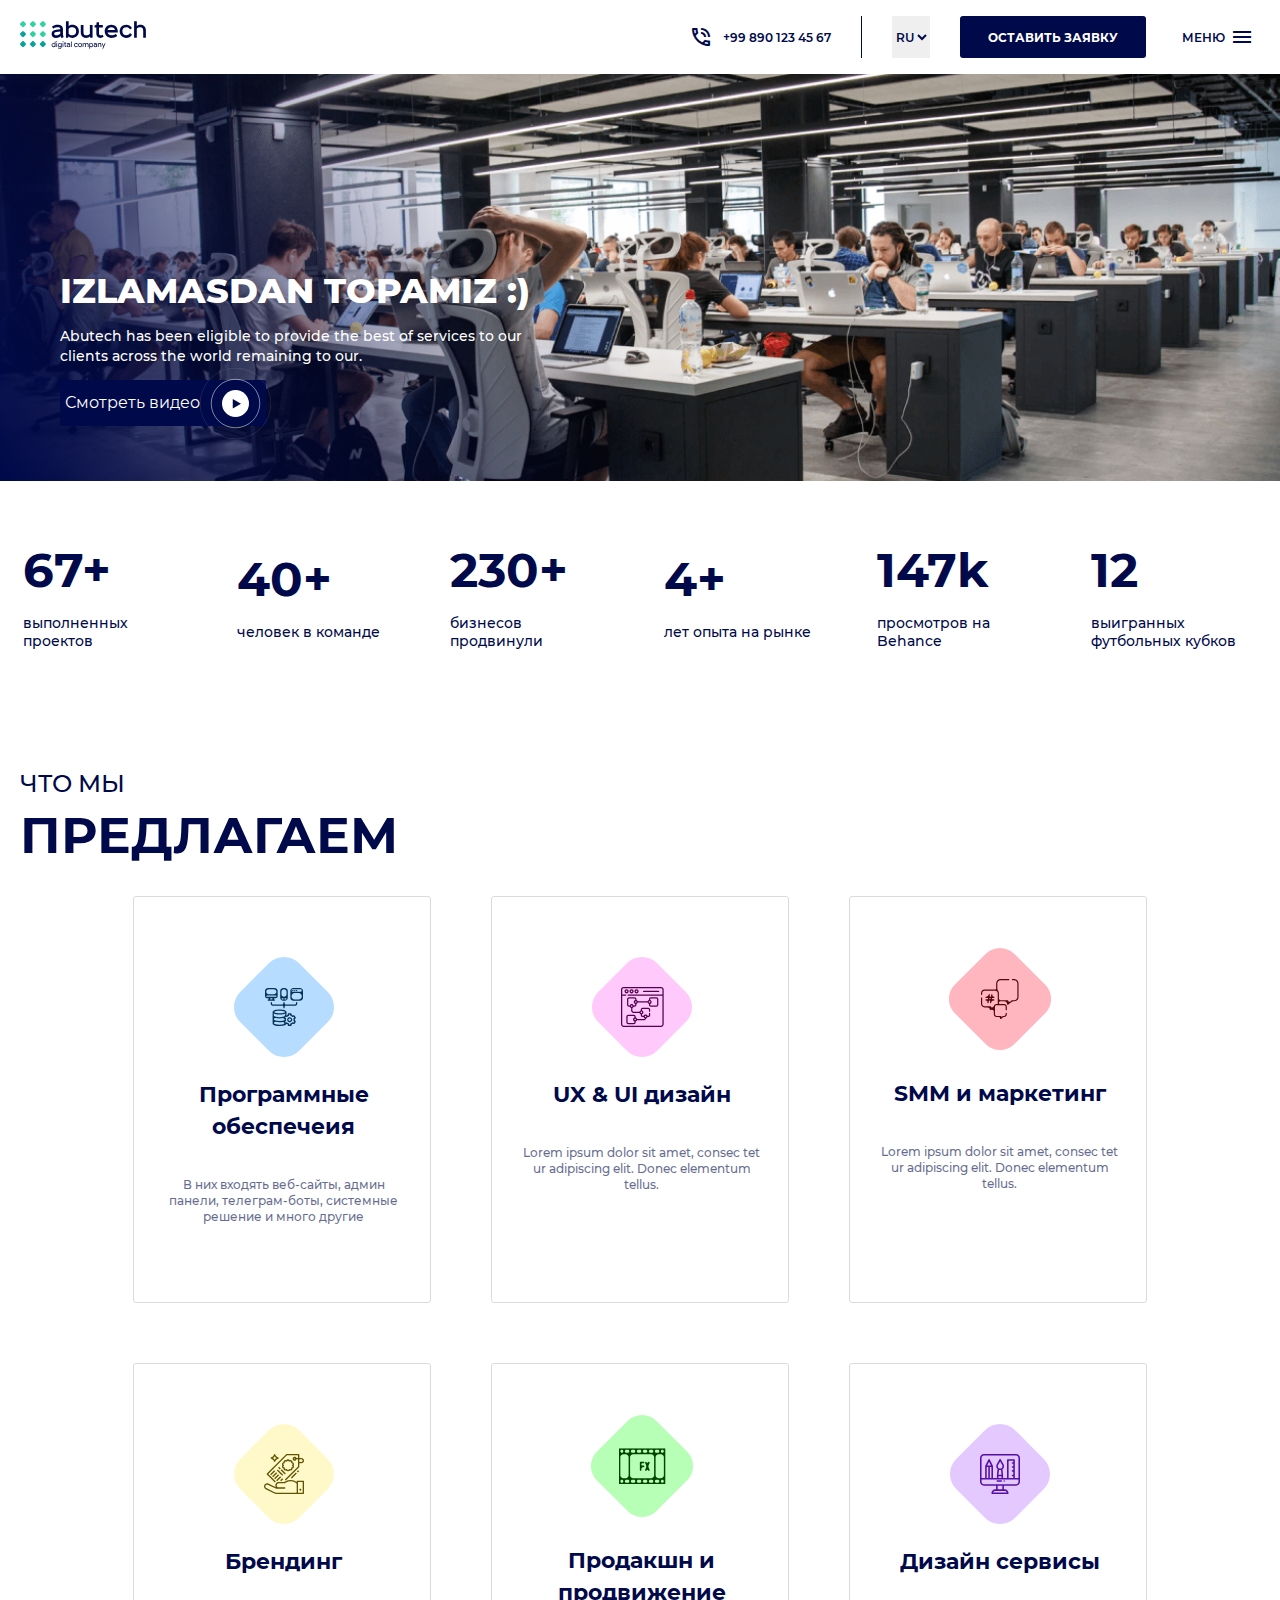
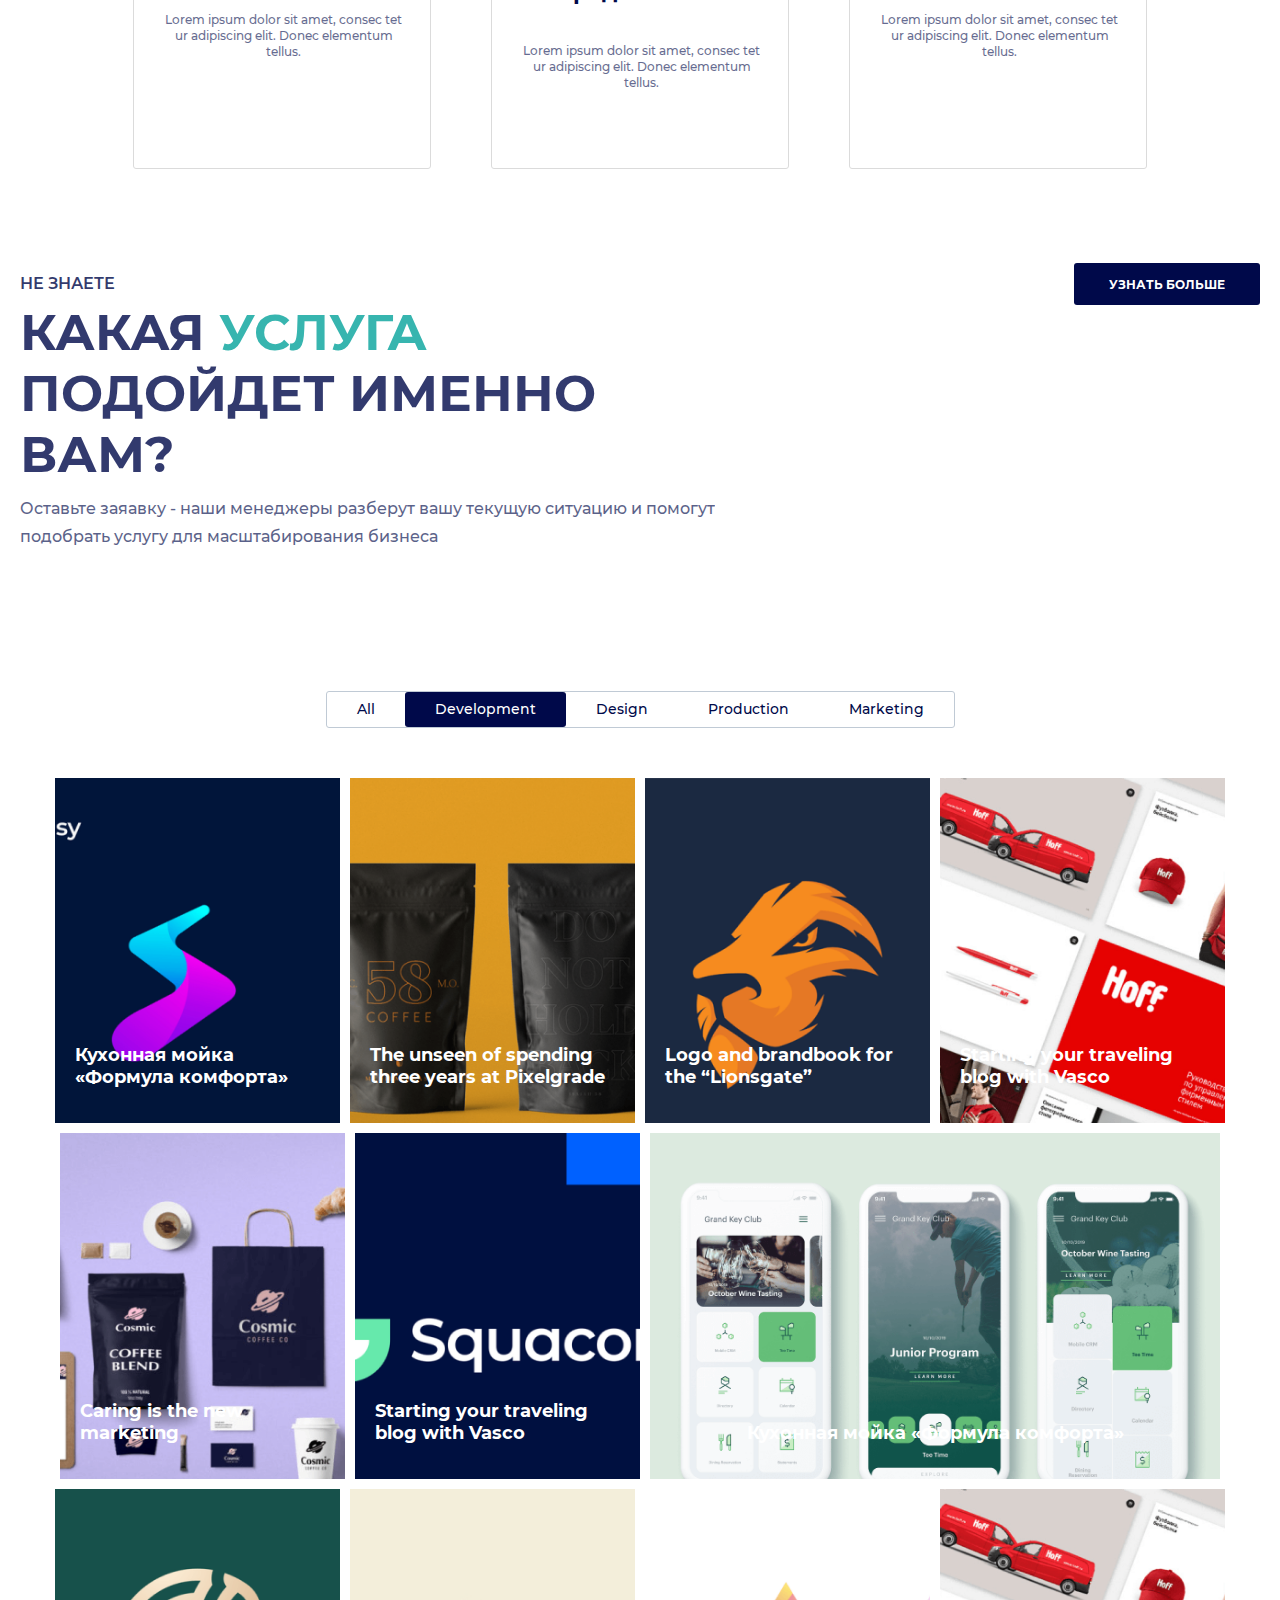
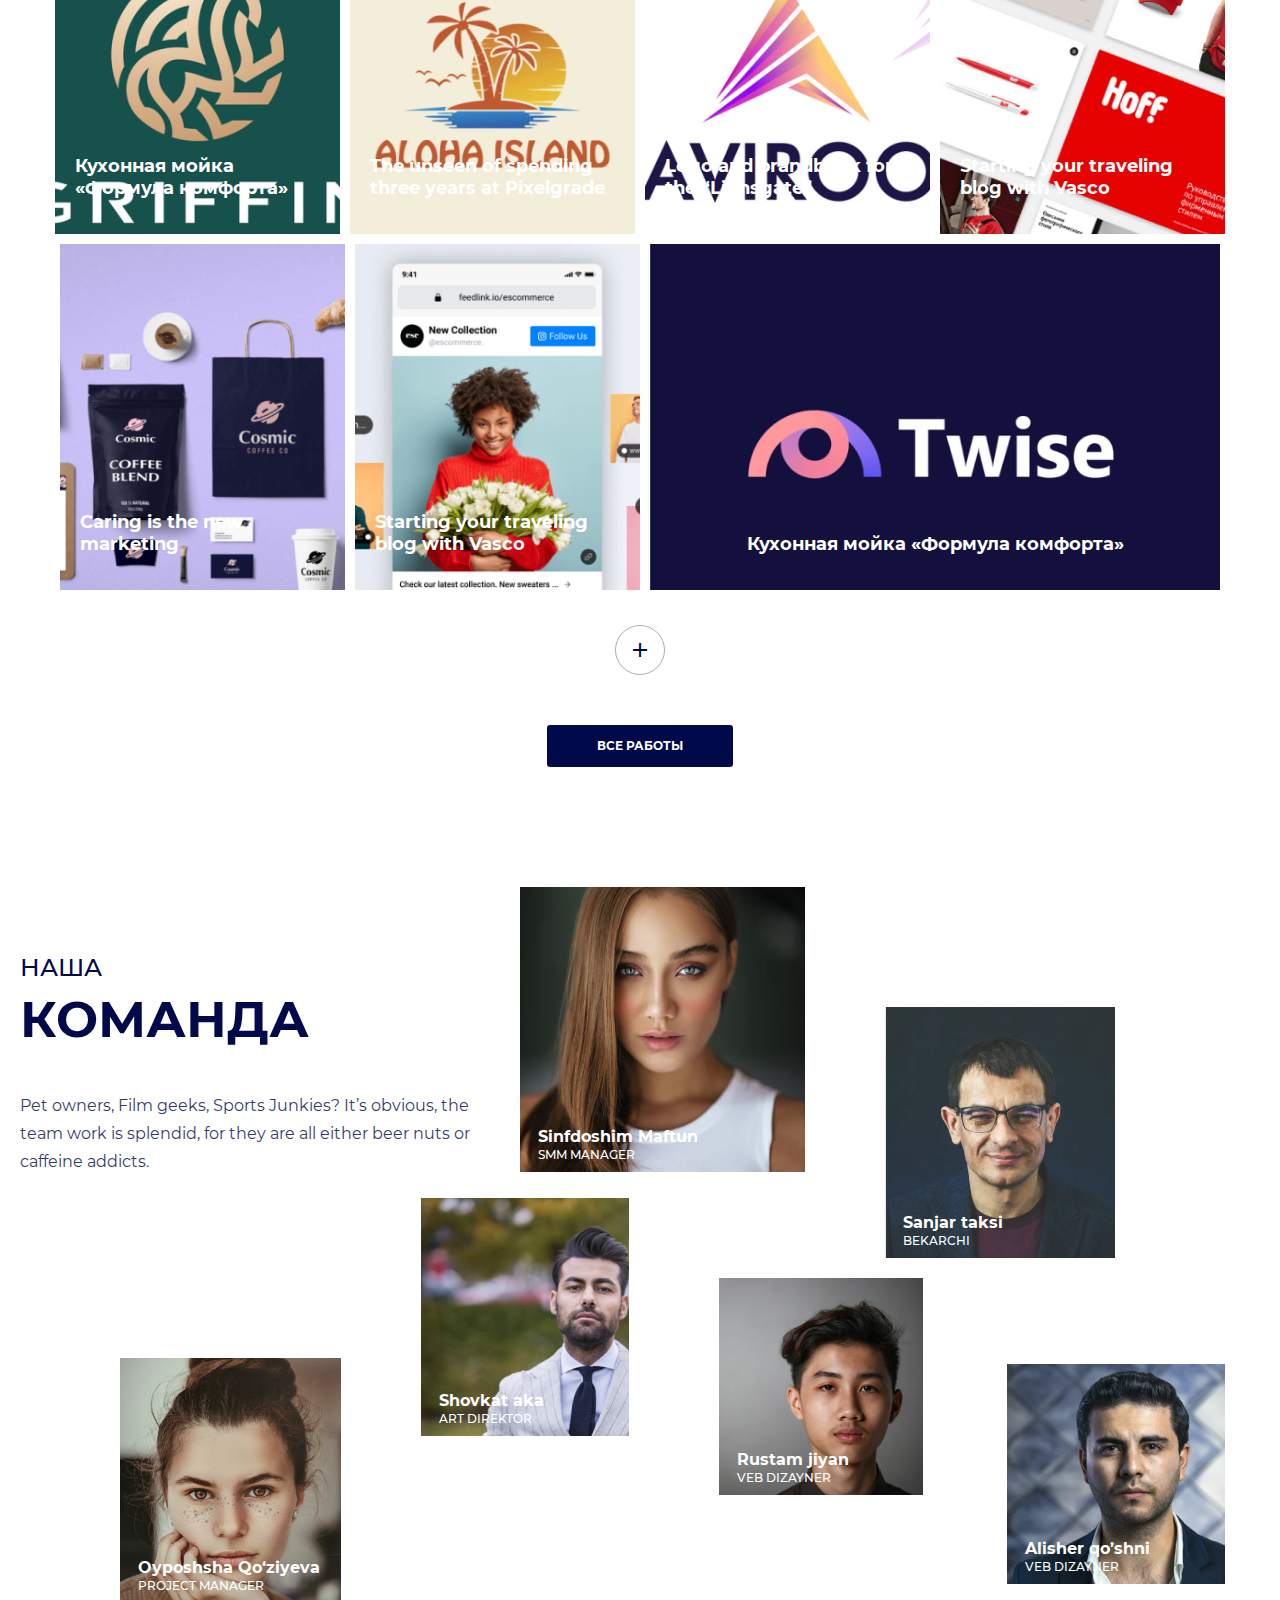
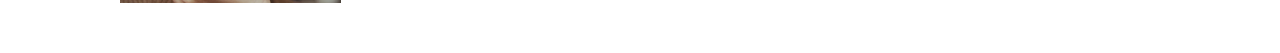
==== index.html @ 0331271d "first commit" ====
<!DOCTYPE html>
<html lang="en">

<head>
  <meta charset="UTF-8">
  <meta http-equiv="X-UA-Compatible" content="IE=edge">
  <meta name="viewport" content="width=device-width, initial-scale=1.0">
  <title>Abutech</title>
  <link rel="stylesheet" href="./css/main.css">
  <link href="https://fonts.googleapis.com/css2?family=Material+Icons" rel="stylesheet">
  <link href="https://fonts.googleapis.com/css2?family=Material+Icons+Outlined" rel="stylesheet">
  <link href="https://fonts.googleapis.com/css2?family=Material+Icons+Round" rel="stylesheet">
  <link href="https://fonts.googleapis.com/css2?family=Material+Icons+Sharp" rel="stylesheet">
  <link href="https://fonts.googleapis.com/css2?family=Material+Icons+Two+Tone" rel="stylesheet">
  <script src="./js/main.js" defer></script>
</head>

<body>
  <!-- #region -->
  <header class="header">
    <!-- #region -->
    <div class="container">
      <div class="header__container">
        <div class="header__logo">
          <a class="header__home" href="./index.html">
            <img class="header__img" width="126" height="28" src="./images/header/logo.svg" alt="header logo">
          </a>
        </div>
        <div class="header__right">
          <div class="header__actions">
            <a class="header__tel" href="tel:+998901234567">
              <span class="material-icons-outlined">
                phone_in_talk
              </span> <span class="header__tel--text"> +99 890 123 45 67</span>
            </a>
            <select class="header__selector" name="lng" id="lng">
              <option value="ru" selected="selected">RU</option>
              <option value="en">EN</option>
              <option value="uz">UZ</option>
            </select>
            <a class="header__button" href="#">оставить заявку</a>
          </div>
          <div class="header__menu">
            <button class="header__burger" id="toggle" type="button" aria-label="burger-button"><span
                class="header__burger--text">МЕНЮ</span><span class="material-icons">
                menu
              </span></button>
          </div>
          <nav class="header__nav nav">
            <div class="nav__top">
              <button class="nav__close" id="toggler" type="button" aria-label="close button">
                <span class="nav__close text" aria-hidden="true">ЗАКРЫТЬ <span class="material-icons-outlined">
                    close
                  </span></span>
              </button>
            </div>
            <div class="nav__container">
              <div class="nav__logo">
                <a class="nav__home" href="./index.html">
                  <img class="nav__img" width="126" height="28" src="./images/header/logo.svg" alt="header logo">
                </a>
              </div>
              <ul class="nav__list">
                <li class="nav__items">
                  <a class="nav__links" href="./">
                    Главная
                  </a>
                </li>
                <li class="nav__items">
                  <a class="nav__links" href="./">
                    О нас
                  </a>
                </li>
                <li class="nav__items">
                  <a class="nav__links" href="./">
                    Сервисы
                  </a>
                </li>
                <li class="nav__items">
                  <a class="nav__links" href="./">
                    Ресурсы
                  </a>
                </li>
                <li class="nav__items">
                  <a class="nav__links" href="./">
                    Проекты
                  </a>
                </li>
                <li class="nav__items">
                  <a class="nav__links" href="./">
                    Контакты
                  </a>
                </li>
              </ul>
            </div>
            <div class="nav__footer">
              <div class="nav__container">
                <div class="nav__tel">
                  <h2 class="nav__title">Номер телефона</h2>
                  <a class="nav__phone" href="tel:+994949449484">+994 94 944 94 84 </a>
                </div>
                <div class="nav__social">
                  <h2 class="nav__title">
                    Мы в соц.сетях
                  </h2>
                  <ul class="nav__slist">
                    <li class="nav__sitems">
                      <a class="nav__slink" href="#">
                        facebook
                      </a>
                    </li>
                    <li class="nav__sitems">
                      <a class="nav__slink" href="#">
                        instagram
                      </a>
                    </li>
                    <li class="nav__sitems">
                      <a class="nav__slink" href="#">
                        linkedin
                      </a>
                    </li>
                    <li class="nav__sitems">
                      <a class="nav__slink" href="#">
                        behance
                      </a>
                    </li>
                  </ul>
                </div>
              </div>
            </div>
          </nav>
        </div>
      </div>
    </div>
    <!-- #endregion -->
  </header>
  <!-- #endregion -->

  <!-- #region -->
  <main>
    <!-- #region intro-->
    <section class="intro">
      <div class="container">
        <div class="intro__container">
          <h2 class="intro__title">izlamasdan topamiz :)</h2>
          <p class="intro__text">Abutech has been eligible to provide the best of services to our clients across the
            world remaining to our.</p>
          <a class="intro__play" href="#">
            <span class="intro__play--text">Смотреть видео</span>
            <img class="intro__material" src="./images/intro/play.svg" alt="">
          </a>
        </div>
        <div class="intro__subcontainer">
          <ul class="intro__list">
            <li class="intro__items">
              <h2 class="intro__counters">
                67+
              </h2>
              <p class="intro__texts">
                выполненных
                проектов
              </p>
            </li>
            <li class="intro__items">
              <h2 class="intro__counters">
                40+
              </h2>
              <p class="intro__texts">
                человек в команде
              </p>
            </li>
            <li class="intro__items">
              <h2 class="intro__counters">
                230+
              </h2>
              <p class="intro__texts">
                бизнесов продвинули
              </p>
            </li>
            <li class="intro__items">
              <h2 class="intro__counters">
                4+
              </h2>
              <p class="intro__texts">
                лет опыта на рынке
              </p>
            </li>
            <li class="intro__items">
              <h2 class="intro__counters">
                147k
              </h2>
              <p class="intro__texts">
                просмотров на Behance
              </p>
            </li>
            <li class="intro__items">
              <h2 class="intro__counters">
                12
              </h2>
              <p class="intro__texts">
                выигранных
                футбольных кубков
              </p>
            </li>
          </ul>
        </div>
      </div>
    </section>
    <!-- #endregion -->

    <!-- #region suggest-->
    <section class="sug">
      <div class="container">
        <div class="sug__container">
          <h2 class="sug__title"><span class="sug__up">ЧТО МЫ</span><br>
            ПРЕДЛАГАЕМ</h2>
          <ul class="sug__list">
            <li class="sug__items">
              <img class="sug__img" width="100" height="100" src="./images/suggest/programming.svg" alt="programming">
              <h3 class="sug__head">
                Программные обеспечеия
              </h3>
              <p class="sug__text">
                В них входять веб-сайты, админ панели, телеграм-боты, системные решение и много другие
              </p>
              <a class="sug__link" href="#">
                <img class="sug__arrow" src="./images/suggest/arrow.svg" alt="forward">
              </a>
            </li>
            <li class="sug__items">
              <img class="sug__img" width="100" height="100" src="./images/suggest/uxui.svg" alt="ux ui design">
              <h3 class="sug__head">
                UX & UI дизайн
              </h3>
              <p class="sug__text">
                Lorem ipsum dolor sit amet, consec tet ur adipiscing elit. Donec elementum tellus.
              </p>
              <a class="sug__link" href="#">
                <img class="sug__arrow" src="./images/suggest/arrow.svg" alt="forward">
              </a>
            </li>
            <li class="sug__items">
              <div class="sug__img">
                <img class="sug__later" src="./images/suggest/smma.svg" alt="">
              </div>
              <h3 class="sug__head">
                SMM и маркетинг
              </h3>
              <p class="sug__text">
                Lorem ipsum dolor sit amet, consec tet ur adipiscing elit. Donec elementum tellus.
              </p>
              <a class="sug__link" href="#">
                <img class="sug__arrow" src="./images/suggest/arrow.svg" alt="forward">
              </a>
            </li>
            <li class="sug__items">
              <img class="sug__img" width="100" height="100" src="./images/suggest/branding.svg" alt="branding">
              <h3 class="sug__head">
                Брендинг
              </h3>
              <p class="sug__text">
                Lorem ipsum dolor sit amet, consec tet ur adipiscing elit. Donec elementum tellus.
              </p>
              <a class="sug__link" href="#">
                <img class="sug__arrow" src="./images/suggest/arrow.svg" alt="forward">
              </a>
            </li>
            <li class="sug__items">
              <div class="sug__img">
                <img class="sug__later" src="./images/suggest/fxa.svg" alt="fxa">
              </div>
              <h3 class="sug__head">
                Продакшн и продвижение
              </h3>
              <p class="sug__text">
                Lorem ipsum dolor sit amet, consec tet ur adipiscing elit. Donec elementum tellus.
              </p>
              <a class="sug__link" href="#">
                <img class="sug__arrow" src="./images/suggest/arrow.svg" alt="forward">
              </a>
            </li>
            <li class="sug__items">
              <img class="sug__img" width="100" height="100" src="./images/suggest/service.svg" alt="design">
              <h3 class="sug__head">
                Дизайн сервисы
              </h3>
              <p class="sug__text">
                Lorem ipsum dolor sit amet, consec tet ur adipiscing elit. Donec elementum tellus.
              </p>
              <a class="sug__link" href="#">
                <img class="sug__arrow" src="./images/suggest/arrow.svg" alt="forward">
              </a>
            </li>
          </ul>
        </div>
      </div>
    </section>
    <!-- #endregion -->

    <!-- #region services-->
    <section class="service">
      <div class="container">
        <div class="service__container">
          <div class="service__content">
            <div class="service__text">
              <h2 class="service__title">
                <span class="service__up">НЕ ЗНАЕТЕ</span>
                <br>
                КАКАЯ <span class="service__blue"> УСЛУГА </span> ПОДОЙДЕТ ИМЕННО ВАМ?
              </h2>
              <p class="service__text">
                Оставьте заяавку - наши менеджеры разберут вашу текущую ситуацию и помогут подобрать услугу для
                масштабирования бизнеса
              </p>
            </div>
            <a class="service__button" href="#">
              узнать больше
            </a>
          </div>
          <div class="service__body">

            <!-- #region sort-->
            <ul class="service__slist">
              <li class="service__sitems">
                <a class="service__filter" href="#">
                  All
                </a>
              </li>
              <li class="service__sitems">
                <a class="service__filter service__filter--active" href="#">
                  Development
                </a>
              </li>
              <li class="service__sitems">
                <a class="service__filter" href="#">
                  Design
                </a>
              </li>
              <li class="service__sitems">
                <a class="service__filter" href="#">
                  Production
                </a>
              </li>
              <li class="service__sitems">
                <a class="service__filter" href="#">
                  Marketing
                </a>
              </li>
            </ul>
            <!-- #endregion -->

            <!-- #region services-->
            <ul class="service__list">
              <li class="service__items">
                <a class="service__links" href="#">
                  Кухонная мойка «Формула комфорта»
                </a>
              </li>
              <li class="service__items">
                <a class="service__links" href="#">
                  The unseen of spending three years at Pixelgrade
                </a>
              </li>
              <li class="service__items">
                <a class="service__links" href="#">
                  Logo and brandbook for the “Lionsgate”
                </a>
              </li>
              <li class="service__items">
                <a class="service__links" href="#">
                  Starting your traveling blog with Vasco
                </a>
              </li>
              <li class="service__items">
                <a class="service__links" href="#">
                  Caring is the new marketing
                </a>
              </li>
              <li class="service__items">
                <a class="service__links" href="#">
                  Starting your traveling blog with Vasco
                </a>
              </li>
              <li class="service__items">
                <a class="service__links" href="#">
                  Кухонная мойка «Формула комфорта»
                </a>
              </li>
              <li class="service__items">
                <a class="service__links" href="#">
                  Кухонная мойка «Формула комфорта»
                </a>
              </li>
              <li class="service__items">
                <a class="service__links" href="#">
                  The unseen of spending three years at Pixelgrade
                </a>
              </li>
              <li class="service__items">
                <a class="service__links" href="#">
                  Logo and brandbook for the “Lionsgate”
                </a>
              </li>
              <li class="service__items">
                <a class="service__links" href="#">
                  Starting your traveling blog with Vasco
                </a>
              </li>
              <li class="service__items">
                <a class="service__links" href="#">
                  Caring is the new marketing
                </a>
              </li>
              <li class="service__items">
                <a class="service__links" href="#">
                  Starting your traveling blog with Vasco
                </a>
              </li>
              <li class="service__items">
                <a class="service__links" href="#">
                  Кухонная мойка «Формула комфорта»
                </a>
              </li>
            </ul>
            <!-- #endregion -->
            <a class="service__plus" href="#">
              <span class="material-icons">
                add
              </span>
            </a>
            <a class="service__onemore" href="#">все работы</a>
          </div>
        </div>
      </div>
    </section>
    <!-- #endregion -->

    <!-- #region team-->
    <section class="team">
      <div class="container">
        <div class="team__container">
          <div class="team__content">
            <h2 class="team__title">
              <span class="team__up">
                НАША
              </span>
              <br>
              КОМАНДА
            </h2>
            <p class="team__text">
              Pet owners, Film geeks, Sports Junkies? It’s obvious, the team work is splendid, for they are all either
              beer nuts or caffeine addicts.
            </p>
          </div>
          <div class="team__body">
            <ul class="team__list">
              <li class="team__items">
                <h3 class="team__name">
                  Sinfdoshim Maftun
                </h3>
                <p class="team__position">
                  Smm manager
                </p>
              </li>
              <li class="team__items">
                <h3 class="team__name">
                  Shovkat aka
                </h3>
                <p class="team__position">
                  art direktor
                </p>
              </li>
              <li class="team__items">
                <h3 class="team__name">
                  Oyposhsha Qo‘ziyeva
                </h3>
                <p class="team__position">
                  Project manager
                </p>
              </li>
              <li class="team__items">
                <h3 class="team__name">
                  Rustam jiyan
                </h3>
                <p class="team__position">
                  veb dizayner
                </p>
              </li>
              <li class="team__items">
                <h3 class="team__name">
                  Alisher qo’shni
                </h3>
                <p class="team__position">
                  veb dizayner
                </p>
              </li>
              <li class="team__items">
                <h3 class="team__name">
                  Sanjar taksi
                </h3>
                <p class="team__position">
                  Bekarchi
                </p>
              </li>
            </ul>
          </div>
        </div>
      </div>
    </section>
    <!-- #endregion -->

    <!-- #region -->
    <!-- #endregion -->
  </main>
  <!-- #endregion -->

  <!-- #region -->
  <footer>

  </footer>
  <!-- #endregion -->
</body>

</html>
---- css/main.css ----
/*! normalize.css v8.0.1 | MIT License | github.com/necolas/normalize.css */
/* Document
   ========================================================================== */
/**
 * 1. Correct the line height in all browsers.
 * 2. Prevent adjustments of font size after orientation changes in iOS.
 */
html {
  line-height: 1.15;
  /* 1 */
  -webkit-text-size-adjust: 100%;
  /* 2 */
}

/* Sections
 ========================================================================== */
/**
* Remove the margin in all browsers.
*/
body {
  margin: 0;
}

/**
* Render the `main` element consistently in IE.
*/
main {
  display: block;
}

/**
* Correct the font size and margin on `h1` elements within `section` and
* `article` contexts in Chrome, Firefox, and Safari.
*/
h1 {
  font-size: 2em;
  margin: 0.67em 0;
}

/* Grouping content
 ========================================================================== */
/**
* 1. Add the correct box sizing in Firefox.
* 2. Show the overflow in Edge and IE.
*/
hr {
  -webkit-box-sizing: content-box;
          box-sizing: content-box;
  /* 1 */
  height: 0;
  /* 1 */
  overflow: visible;
  /* 2 */
}

/**
* 1. Correct the inheritance and scaling of font size in all browsers.
* 2. Correct the odd `em` font sizing in all browsers.
*/
pre {
  font-family: monospace, monospace;
  /* 1 */
  font-size: 1em;
  /* 2 */
}

/* Text-level semantics
 ========================================================================== */
/**
* Remove the gray background on active links in IE 10.
*/
a {
  background-color: transparent;
}

/**
* 1. Remove the bottom border in Chrome 57-
* 2. Add the correct text decoration in Chrome, Edge, IE, Opera, and Safari.
*/
abbr[title] {
  border-bottom: none;
  /* 1 */
  text-decoration: underline;
  /* 2 */
  -webkit-text-decoration: underline dotted;
          text-decoration: underline dotted;
  /* 2 */
}

/**
* Add the correct font weight in Chrome, Edge, and Safari.
*/
b,
strong {
  font-weight: bolder;
}

/**
* 1. Correct the inheritance and scaling of font size in all browsers.
* 2. Correct the odd `em` font sizing in all browsers.
*/
code,
kbd,
samp {
  font-family: monospace, monospace;
  /* 1 */
  font-size: 1em;
  /* 2 */
}

/**
* Add the correct font size in all browsers.
*/
small {
  font-size: 80%;
}

/**
* Prevent `sub` and `sup` elements from affecting the line height in
* all browsers.
*/
sub,
sup {
  font-size: 75%;
  line-height: 0;
  position: relative;
  vertical-align: baseline;
}

sub {
  bottom: -0.25em;
}

sup {
  top: -0.5em;
}

/* Embedded content
 ========================================================================== */
/**
* Remove the border on images inside links in IE 10.
*/
img {
  border-style: none;
}

/* Forms
 ========================================================================== */
/**
* 1. Change the font styles in all browsers.
* 2. Remove the margin in Firefox and Safari.
*/
button,
input,
optgroup,
select,
textarea {
  font-family: inherit;
  /* 1 */
  font-size: 100%;
  /* 1 */
  line-height: 1.15;
  /* 1 */
  margin: 0;
  /* 2 */
}

/**
* Show the overflow in IE.
* 1. Show the overflow in Edge.
*/
button,
input {
  /* 1 */
  overflow: visible;
}

/**
* Remove the inheritance of text transform in Edge, Firefox, and IE.
* 1. Remove the inheritance of text transform in Firefox.
*/
button,
select {
  /* 1 */
  text-transform: none;
}

/**
* Correct the inability to style clickable types in iOS and Safari.
*/
button,
[type="button"],
[type="reset"],
[type="submit"] {
  -webkit-appearance: button;
}

/**
* Remove the inner border and padding in Firefox.
*/
button::-moz-focus-inner,
[type="button"]::-moz-focus-inner,
[type="reset"]::-moz-focus-inner,
[type="submit"]::-moz-focus-inner {
  border-style: none;
  padding: 0;
}

/**
* Restore the focus styles unset by the previous rule.
*/
button:-moz-focusring,
[type="button"]:-moz-focusring,
[type="reset"]:-moz-focusring,
[type="submit"]:-moz-focusring {
  outline: 1px dotted ButtonText;
}

/**
* Correct the padding in Firefox.
*/
fieldset {
  padding: 0.35em 0.75em 0.625em;
}

/**
* 1. Correct the text wrapping in Edge and IE.
* 2. Correct the color inheritance from `fieldset` elements in IE.
* 3. Remove the padding so developers are not caught out when they zero out
*    `fieldset` elements in all browsers.
*/
legend {
  -webkit-box-sizing: border-box;
          box-sizing: border-box;
  /* 1 */
  color: inherit;
  /* 2 */
  display: table;
  /* 1 */
  max-width: 100%;
  /* 1 */
  padding: 0;
  /* 3 */
  white-space: normal;
  /* 1 */
}

/**
* Add the correct vertical alignment in Chrome, Firefox, and Opera.
*/
progress {
  vertical-align: baseline;
}

/**
* Remove the default vertical scrollbar in IE 10+.
*/
textarea {
  overflow: auto;
}

/**
* 1. Add the correct box sizing in IE 10.
* 2. Remove the padding in IE 10.
*/
[type="checkbox"],
[type="radio"] {
  -webkit-box-sizing: border-box;
          box-sizing: border-box;
  /* 1 */
  padding: 0;
  /* 2 */
}

/**
* Correct the cursor style of increment and decrement buttons in Chrome.
*/
[type="number"]::-webkit-inner-spin-button,
[type="number"]::-webkit-outer-spin-button {
  height: auto;
}

/**
* 1. Correct the odd appearance in Chrome and Safari.
* 2. Correct the outline style in Safari.
*/
[type="search"] {
  -webkit-appearance: textfield;
  /* 1 */
  outline-offset: -2px;
  /* 2 */
}

/**
* Remove the inner padding in Chrome and Safari on macOS.
*/
[type="search"]::-webkit-search-decoration {
  -webkit-appearance: none;
}

/**
* 1. Correct the inability to style clickable types in iOS and Safari.
* 2. Change font properties to `inherit` in Safari.
*/
::-webkit-file-upload-button {
  -webkit-appearance: button;
  /* 1 */
  font: inherit;
  /* 2 */
}

/* Interactive
 ========================================================================== */
/*
* Add the correct display in Edge, IE 10+, and Firefox.
*/
details {
  display: block;
}

/*
* Add the correct display in all browsers.
*/
summary {
  display: list-item;
}

/* Misc
 ========================================================================== */
/**
* Add the correct display in IE 10+.
*/
template {
  display: none;
}

/**
* Add the correct display in IE 10.
*/
[hidden] {
  display: none;
}

/* FONTS */
@font-face {
  font-family: 'Montserrat';
  src: url("../fonts/Montserrat-ExtraLight.eot");
  src: local("Montserrat ExtraLight"), local("Montserrat-ExtraLight"), url("../fonts/Montserrat-ExtraLight.eot?#iefix") format("embedded-opentype"), url("../fonts/Montserrat-ExtraLight.woff2") format("woff2"), url("../fonts/Montserrat-ExtraLight.woff") format("woff"), url("../fonts/Montserrat-ExtraLight.ttf") format("truetype");
  font-weight: 200;
  font-style: normal;
}

@font-face {
  font-family: 'Montserrat';
  src: url("../fonts/Montserrat-MediumItalic.eot");
  src: local("Montserrat Medium Italic"), local("Montserrat-MediumItalic"), url("../fonts/Montserrat-MediumItalic.eot?#iefix") format("embedded-opentype"), url("../fonts/Montserrat-MediumItalic.woff2") format("woff2"), url("../fonts/Montserrat-MediumItalic.woff") format("woff"), url("../fonts/Montserrat-MediumItalic.ttf") format("truetype");
  font-weight: 500;
  font-style: italic;
}

@font-face {
  font-family: 'Montserrat';
  src: url("../fonts/Montserrat-Italic.eot");
  src: local("Montserrat Italic"), local("Montserrat-Italic"), url("../fonts/Montserrat-Italic.eot?#iefix") format("embedded-opentype"), url("../fonts/Montserrat-Italic.woff2") format("woff2"), url("../fonts/Montserrat-Italic.woff") format("woff"), url("../fonts/Montserrat-Italic.ttf") format("truetype");
  font-weight: normal;
  font-style: italic;
}

@font-face {
  font-family: 'Montserrat';
  src: url("../fonts/Montserrat-Regular.eot");
  src: local("Montserrat Regular"), local("Montserrat-Regular"), url("../fonts/Montserrat-Regular.eot?#iefix") format("embedded-opentype"), url("../fonts/Montserrat-Regular.woff2") format("woff2"), url("../fonts/Montserrat-Regular.woff") format("woff"), url("../fonts/Montserrat-Regular.ttf") format("truetype");
  font-weight: normal;
  font-style: normal;
}

@font-face {
  font-family: 'Montserrat';
  src: url("../fonts/Montserrat-ThinItalic.eot");
  src: local("Montserrat Thin Italic"), local("Montserrat-ThinItalic"), url("../fonts/Montserrat-ThinItalic.eot?#iefix") format("embedded-opentype"), url("../fonts/Montserrat-ThinItalic.woff2") format("woff2"), url("../fonts/Montserrat-ThinItalic.woff") format("woff"), url("../fonts/Montserrat-ThinItalic.ttf") format("truetype");
  font-weight: 100;
  font-style: italic;
}

@font-face {
  font-family: 'Montserrat';
  src: url("../fonts/Montserrat-Bold.eot");
  src: local("Montserrat Bold"), local("Montserrat-Bold"), url("../fonts/Montserrat-Bold.eot?#iefix") format("embedded-opentype"), url("../fonts/Montserrat-Bold.woff2") format("woff2"), url("../fonts/Montserrat-Bold.woff") format("woff"), url("../fonts/Montserrat-Bold.ttf") format("truetype");
  font-weight: bold;
  font-style: normal;
}

@font-face {
  font-family: 'Montserrat';
  src: url("../fonts/Montserrat-Light.eot");
  src: local("Montserrat Light"), local("Montserrat-Light"), url("../fonts/Montserrat-Light.eot?#iefix") format("embedded-opentype"), url("../fonts/Montserrat-Light.woff2") format("woff2"), url("../fonts/Montserrat-Light.woff") format("woff"), url("../fonts/Montserrat-Light.ttf") format("truetype");
  font-weight: 300;
  font-style: normal;
}

@font-face {
  font-family: 'Montserrat';
  src: url("../fonts/Montserrat-Black.eot");
  src: local("Montserrat Black"), local("Montserrat-Black"), url("../fonts/Montserrat-Black.eot?#iefix") format("embedded-opentype"), url("../fonts/Montserrat-Black.woff2") format("woff2"), url("../fonts/Montserrat-Black.woff") format("woff"), url("../fonts/Montserrat-Black.ttf") format("truetype");
  font-weight: 900;
  font-style: normal;
}

@font-face {
  font-family: 'Montserrat';
  src: url("../fonts/Montserrat-Medium.eot");
  src: local("Montserrat Medium"), local("Montserrat-Medium"), url("../fonts/Montserrat-Medium.eot?#iefix") format("embedded-opentype"), url("../fonts/Montserrat-Medium.woff2") format("woff2"), url("../fonts/Montserrat-Medium.woff") format("woff"), url("../fonts/Montserrat-Medium.ttf") format("truetype");
  font-weight: 500;
  font-style: normal;
}

@font-face {
  font-family: 'Montserrat';
  src: url("../fonts/Montserrat-ExtraLightItalic.eot");
  src: local("Montserrat ExtraLight Italic"), local("Montserrat-ExtraLightItalic"), url("../fonts/Montserrat-ExtraLightItalic.eot?#iefix") format("embedded-opentype"), url("../fonts/Montserrat-ExtraLightItalic.woff2") format("woff2"), url("../fonts/Montserrat-ExtraLightItalic.woff") format("woff"), url("../fonts/Montserrat-ExtraLightItalic.ttf") format("truetype");
  font-weight: 200;
  font-style: italic;
}

@font-face {
  font-family: 'Montserrat';
  src: url("../fonts/Montserrat-BlackItalic.eot");
  src: local("Montserrat Black Italic"), local("Montserrat-BlackItalic"), url("../fonts/Montserrat-BlackItalic.eot?#iefix") format("embedded-opentype"), url("../fonts/Montserrat-BlackItalic.woff2") format("woff2"), url("../fonts/Montserrat-BlackItalic.woff") format("woff"), url("../fonts/Montserrat-BlackItalic.ttf") format("truetype");
  font-weight: 900;
  font-style: italic;
}

@font-face {
  font-family: 'Montserrat';
  src: url("../fonts/Montserrat-ExtraBoldItalic.eot");
  src: local("Montserrat ExtraBold Italic"), local("Montserrat-ExtraBoldItalic"), url("../fonts/Montserrat-ExtraBoldItalic.eot?#iefix") format("embedded-opentype"), url("../fonts/Montserrat-ExtraBoldItalic.woff2") format("woff2"), url("../fonts/Montserrat-ExtraBoldItalic.woff") format("woff"), url("../fonts/Montserrat-ExtraBoldItalic.ttf") format("truetype");
  font-weight: 800;
  font-style: italic;
}

@font-face {
  font-family: 'Montserrat';
  src: url("../fonts/Montserrat-SemiBoldItalic.eot");
  src: local("Montserrat SemiBold Italic"), local("Montserrat-SemiBoldItalic"), url("../fonts/Montserrat-SemiBoldItalic.eot?#iefix") format("embedded-opentype"), url("../fonts/Montserrat-SemiBoldItalic.woff2") format("woff2"), url("../fonts/Montserrat-SemiBoldItalic.woff") format("woff"), url("../fonts/Montserrat-SemiBoldItalic.ttf") format("truetype");
  font-weight: 600;
  font-style: italic;
}

@font-face {
  font-family: 'Montserrat';
  src: url("../fonts/Montserrat-ExtraBold.eot");
  src: local("Montserrat ExtraBold"), local("Montserrat-ExtraBold"), url("../fonts/Montserrat-ExtraBold.eot?#iefix") format("embedded-opentype"), url("../fonts/Montserrat-ExtraBold.woff2") format("woff2"), url("../fonts/Montserrat-ExtraBold.woff") format("woff"), url("../fonts/Montserrat-ExtraBold.ttf") format("truetype");
  font-weight: 800;
  font-style: normal;
}

@font-face {
  font-family: 'Montserrat';
  src: url("../fonts/Montserrat-BoldItalic.eot");
  src: local("Montserrat Bold Italic"), local("Montserrat-BoldItalic"), url("../fonts/Montserrat-BoldItalic.eot?#iefix") format("embedded-opentype"), url("../fonts/Montserrat-BoldItalic.woff2") format("woff2"), url("../fonts/Montserrat-BoldItalic.woff") format("woff"), url("../fonts/Montserrat-BoldItalic.ttf") format("truetype");
  font-weight: bold;
  font-style: italic;
}

@font-face {
  font-family: 'Montserrat';
  src: url("../fonts/Montserrat-LightItalic.eot");
  src: local("Montserrat Light Italic"), local("Montserrat-LightItalic"), url("../fonts/Montserrat-LightItalic.eot?#iefix") format("embedded-opentype"), url("../fonts/Montserrat-LightItalic.woff2") format("woff2"), url("../fonts/Montserrat-LightItalic.woff") format("woff"), url("../fonts/Montserrat-LightItalic.ttf") format("truetype");
  font-weight: 300;
  font-style: italic;
}

@font-face {
  font-family: 'Montserrat';
  src: url("../fonts/Montserrat-SemiBold.eot");
  src: local("Montserrat SemiBold"), local("Montserrat-SemiBold"), url("../fonts/Montserrat-SemiBold.eot?#iefix") format("embedded-opentype"), url("../fonts/Montserrat-SemiBold.woff2") format("woff2"), url("../fonts/Montserrat-SemiBold.woff") format("woff"), url("../fonts/Montserrat-SemiBold.ttf") format("truetype");
  font-weight: 600;
  font-style: normal;
}

@font-face {
  font-family: 'Montserrat';
  src: url("../fonts/Montserrat-Thin.eot");
  src: local("Montserrat Thin"), local("Montserrat-Thin"), url("../fonts/Montserrat-Thin.eot?#iefix") format("embedded-opentype"), url("../fonts/Montserrat-Thin.woff2") format("woff2"), url("../fonts/Montserrat-Thin.woff") format("woff"), url("../fonts/Montserrat-Thin.ttf") format("truetype");
  font-weight: 100;
  font-style: normal;
}

/* GENERAL */
html {
  -webkit-box-sizing: border-box;
          box-sizing: border-box;
  height: 100%;
  scroll-behavior: smooth;
}

*,
*::before,
*::after {
  -webkit-box-sizing: inherit;
          box-sizing: inherit;
}

body {
  display: -webkit-box;
  display: -ms-flexbox;
  display: flex;
  -webkit-box-orient: vertical;
  -webkit-box-direction: normal;
      -ms-flex-direction: column;
          flex-direction: column;
  height: 100%;
  padding: 0;
  margin: 0;
  overflow-x: hidden;
  font-family: "Montserrat","Arial", sans-serif;
  background-color: #fff;
}

img {
  max-width: 100%;
  height: auto;
}

/* VISUALLY-HIDDEN */
.visually-hidden {
  position: absolute;
  width: 1px;
  height: 1px;
  margin: -1px;
  border: 0;
  padding: 0;
  clip: rect(0 0 0 0);
  overflow: hidden;
}

/* CONTAINER */
.container {
  width: 100%;
  max-width: 1320px;
  padding-left: 20px;
  padding-right: 20px;
  margin-left: auto;
  margin-right: auto;
}

.header {
  background: #fff;
  z-index: 2;
  padding: 16px 0;
  position: relative;
  width: 100vw;
}

.header__container {
  display: -webkit-box;
  display: -ms-flexbox;
  display: flex;
  -webkit-box-pack: justify;
      -ms-flex-pack: justify;
          justify-content: space-between;
  -webkit-box-align: center;
      -ms-flex-align: center;
          align-items: center;
}

.header__right {
  display: -webkit-box;
  display: -ms-flexbox;
  display: flex;
}

.header__home {
  display: inline-block;
}

.header__home:hover {
  opacity: .7;
}

.header__home:active {
  opacity: .5;
}

.header__actions {
  display: -webkit-box;
  display: -ms-flexbox;
  display: flex;
}

.header__tel {
  text-decoration: none;
  display: -webkit-box;
  display: -ms-flexbox;
  display: flex;
  -webkit-box-align: center;
      -ms-flex-align: center;
          align-items: center;
  font-style: normal;
  font-weight: 600;
  font-size: 12px;
  line-height: 15px;
  text-transform: uppercase;
  color: #00094A;
  padding-right: 30px;
  border-right: 1px solid #00094A;
}

.header__tel--text {
  padding-left: 10px;
}

.header__tel:hover {
  color: #06A39C;
  -webkit-transition: .4s;
  transition: .4s;
}

.header__tel:active {
  opacity: .7;
  -webkit-transition: .4s;
  transition: .4s;
}

.header__selector {
  cursor: pointer;
  display: -webkit-box;
  display: -ms-flexbox;
  display: flex;
  -webkit-box-align: center;
      -ms-flex-align: center;
          align-items: center;
  margin-left: 30px;
  margin-right: 30px;
  border: none;
  outline: none;
  font-style: normal;
  font-weight: 600;
  font-size: 12px;
  line-height: 15px;
  color: #00094A;
}

.header__selector:hover {
  color: #06A39C;
  -webkit-transition: .4s;
  transition: .4s;
}

.header__selector:active {
  opacity: .7;
  -webkit-transition: .4s;
  transition: .4s;
}

.header__button {
  font-style: normal;
  font-weight: bold;
  font-size: 12px;
  line-height: 15px;
  text-align: center;
  text-transform: uppercase;
  text-decoration: none;
  display: -webkit-box;
  display: -ms-flexbox;
  display: flex;
  -webkit-box-align: center;
      -ms-flex-align: center;
          align-items: center;
  -webkit-box-pack: center;
      -ms-flex-pack: center;
          justify-content: center;
  color: #FFFFFF;
  width: 186px;
  height: 42px;
  background-color: #00094A;
  border-radius: 3px;
  margin-right: 30px;
}

.header__button:hover {
  opacity: .7;
  -webkit-transition: .4s;
  transition: .4s;
}

.header__button:active {
  opacity: .5;
  -webkit-transition: .4s;
  transition: .4s;
}

.header__menu {
  display: -webkit-box;
  display: -ms-flexbox;
  display: flex;
}

.header__menu:hover {
  opacity: .7;
  -webkit-transition: .4s;
  transition: .4s;
}

.header__menu:active {
  opacity: .5;
  -webkit-transition: .4s;
  transition: .4s;
}

.header__burger {
  display: -webkit-box;
  display: -ms-flexbox;
  display: flex;
  -webkit-box-align: center;
      -ms-flex-align: center;
          align-items: center;
  cursor: pointer;
  border: none;
  background: transparent;
  font-style: normal;
  font-weight: 600;
  font-size: 12px;
  line-height: 15px;
  color: #00094A;
}

.header__burger--text {
  padding-right: 5px;
}

.header__nav {
  display: none;
  -webkit-box-orient: vertical;
  -webkit-box-direction: normal;
      -ms-flex-direction: column;
          flex-direction: column;
  -webkit-box-align: start;
      -ms-flex-align: start;
          align-items: flex-start;
  width: 100vw;
  left: 0;
  top: 0;
  background: #fff;
  position: absolute;
  padding-top: 30px;
  padding-right: 10px;
}

@media only screen and (max-width: 780px) {
  .header__actions {
    display: none;
  }
}

.nav__top {
  -ms-flex-item-align: end;
      align-self: flex-end;
}

.nav__close {
  font-style: normal;
  font-weight: 800;
  font-size: 12px;
  line-height: 15px;
  text-align: right;
  color: #00094A;
  display: -webkit-box;
  display: -ms-flexbox;
  display: flex;
  -webkit-box-align: center;
      -ms-flex-align: center;
          align-items: center;
  -webkit-box-pack: center;
      -ms-flex-pack: center;
          justify-content: center;
  border: none;
  cursor: pointer;
  background-color: transparent;
  padding-right: 15px;
}

.nav__close:hover {
  color: #06A39C;
  -webkit-transition: .4s;
  transition: .4s;
}

.nav__close:active {
  opacity: .7;
  -webkit-transition: .4s;
  transition: .4s;
}

.nav__home:hover {
  opacity: .7;
  -webkit-transition: .4s;
  transition: .4s;
}

.nav__home:active {
  opacity: .5;
  -webkit-transition: .4s;
  transition: .4s;
}

.nav__container {
  display: -webkit-box;
  display: -ms-flexbox;
  display: flex;
  padding-top: 20px;
  -webkit-box-orient: vertical;
  -webkit-box-direction: normal;
      -ms-flex-direction: column;
          flex-direction: column;
  padding-left: 10%;
}

.nav__list {
  padding: 0;
  margin: 0;
  list-style: none;
  margin-top: 50%;
}

.nav__items {
  margin-top: 20px;
}

.nav__links {
  text-decoration: none;
  font-style: normal;
  font-weight: bold;
  font-size: 20px;
  line-height: 24px;
  color: #00094A;
}

.nav__links:hover {
  color: #06A39C;
  -webkit-transition: .4s;
  transition: .4s;
}

.nav__links:active {
  opacity: .7;
  -webkit-transition: .4s;
  transition: .4s;
}

.nav__footer {
  margin-top: 10%;
  background: #00094A;
  width: 100vw;
  bottom: 0;
  padding-bottom: 70px;
}

.nav__title {
  font-family: Montserrat;
  font-style: normal;
  font-weight: 500;
  font-size: 16px;
  line-height: 20px;
  color: #FFFFFF;
  opacity: 0.44;
}

.nav__phone, .nav__slink {
  font-style: normal;
  font-weight: 500;
  font-size: 16px;
  line-height: 20px;
  color: #FFFFFF;
  text-decoration: none;
}

.nav__phone:hover, .nav__slink:hover {
  color: #06A39C;
  -webkit-transition: .4s;
  transition: .4s;
}

.nav__phone:active, .nav__slink:active {
  opacity: .7;
  -webkit-transition: .4s;
  transition: .4s;
}

.nav__slist {
  padding: 0;
  margin: 0;
  list-style: none;
  display: -webkit-box;
  display: -ms-flexbox;
  display: flex;
  -ms-flex-wrap: wrap;
      flex-wrap: wrap;
}

.nav__sitems {
  margin-right: 25px;
  margin-top: 10px;
}

.intro {
  z-index: 0;
}

.intro__container {
  padding-top: 195px;
  padding-left: 60px;
  padding-bottom: 55px;
  background: linear-gradient(57.22deg, #00094A 0.56%, rgba(0, 9, 74, 0) 46.43%), url("../images/intro/bg.png");
  background-size: cover;
}

.intro__title {
  margin: 0;
  font-style: normal;
  font-weight: 800;
  font-size: 35px;
  line-height: 43px;
  text-transform: uppercase;
  color: #FFFFFF;
}

.intro__text {
  font-style: normal;
  font-weight: 500;
  font-size: 14px;
  line-height: 20px;
  color: #FFFFFF;
  width: 493px;
}

.intro__play {
  padding-left: 5px;
  white-space: nowrap;
  background: #00094A;
  border-radius: 3px;
  width: 206px;
  text-decoration: none;
  color: #FFFFFF;
  height: 46px;
  display: -webkit-box;
  display: -ms-flexbox;
  display: flex;
  -webkit-box-align: center;
      -ms-flex-align: center;
          align-items: center;
  -webkit-box-pack: space-evenly;
      -ms-flex-pack: space-evenly;
          justify-content: space-evenly;
}

.intro__play:hover {
  color: #06A39C;
  -webkit-transition: .4s;
  transition: .4s;
}

.intro__play:active {
  opacity: .7;
  -webkit-transition: .4s;
  transition: .4s;
}

.intro__play:hover .intro__material {
  -webkit-animation: pulsate1 2s infinite;
          animation: pulsate1 2s infinite;
}

.intro__material {
  position: relative;
  -webkit-animation-play-state: paused;
          animation-play-state: paused;
  -webkit-animation-delay: 0s;
          animation-delay: 0s;
  -webkit-animation-direction: forwards;
          animation-direction: forwards;
  -webkit-animation-iteration-count: infinite;
          animation-iteration-count: infinite;
  -webkit-animation-timing-function: steps;
          animation-timing-function: steps;
}

@-webkit-keyframes pulsate1 {
  0% {
    -webkit-transform: scale(0.7);
            transform: scale(0.7);
    opacity: 1;
  }
  100% {
    -webkit-transform: scale(1.5);
            transform: scale(1.5);
    opacity: 0.5;
    -webkit-box-shadow: none;
            box-shadow: none;
  }
}

@keyframes pulsate1 {
  0% {
    -webkit-transform: scale(0.7);
            transform: scale(0.7);
    opacity: 1;
  }
  100% {
    -webkit-transform: scale(1.5);
            transform: scale(1.5);
    opacity: 0.5;
    -webkit-box-shadow: none;
            box-shadow: none;
  }
}

.intro__subcontainer {
  display: -webkit-box;
  display: -ms-flexbox;
  display: flex;
  -webkit-box-orient: vertical;
  -webkit-box-direction: normal;
      -ms-flex-direction: column;
          flex-direction: column;
  padding-top: 25px;
}

.intro__list {
  padding: 0;
  margin: 0;
  list-style: none;
  display: -webkit-box;
  display: -ms-flexbox;
  display: flex;
  -webkit-box-align: center;
      -ms-flex-align: center;
          align-items: center;
  -webkit-box-pack: justify;
      -ms-flex-pack: justify;
          justify-content: space-between;
  -ms-flex-wrap: wrap;
      flex-wrap: wrap;
}

.intro__items {
  margin-top: 35px;
  width: 172px;
  padding-left: 3px;
  padding-right: 3px;
}

.intro__counters {
  font-style: normal;
  font-weight: bold;
  font-size: 48px;
  line-height: 59px;
  color: #00094A;
  margin: 0;
}

.intro__texts {
  font-style: normal;
  font-weight: 500;
  font-size: 14px;
  line-height: 18px;
  color: #00094A;
}

@media only screen and (max-width: 1280px) {
  .intro__container {
    margin-left: -20px;
    margin-right: -20px;
  }
}

@media only screen and (max-width: 1090px) {
  .intro__list {
    -webkit-box-pack: center;
        -ms-flex-pack: center;
            justify-content: center;
  }
  .intro__items {
    margin-right: 30px;
  }
}

@media only screen and (max-width: 600px) {
  .intro__counters {
    font-size: 36px;
  }
  .intro__title {
    font-size: 32px;
    line-height: 32px;
  }
  .intro__text {
    width: 350px;
  }
}

@media only screen and (max-width: 550px) {
  .intro__container {
    padding-left: 20px;
    padding-top: 230px;
  }
  .intro__title {
    font-size: 28px;
  }
  .intro__text {
    font-size: 12px;
    line-height: 20px;
  }
}

@media only screen and (max-width: 465px) {
  .intro__counters {
    font-size: 30px;
    line-height: 37px;
  }
  .intro__texts {
    font-size: 12px;
    line-height: 18px;
  }
  .intro__items {
    width: 150px;
  }
  .intro__container {
    padding-top: 270px;
  }
  .intro__title {
    font-size: 24px;
    line-height: 30px;
    width: 250px;
  }
  .intro__text {
    width: 250px;
  }
}

@media only screen and (max-width: 416px) {
  .intro__items {
    width: 140px;
    margin-right: 25px;
  }
}

@media only screen and (max-width: 386px) {
  .intro__items {
    width: 130px;
    margin-right: 20px;
  }
  .intro__container {
    padding-top: 332px;
    background: none;
    background: linear-gradient(57.22deg, #00094A 0.56%, rgba(0, 9, 74, 0) 46.43%), url("../images/intro/bgm.png");
    background-size: cover;
    background-repeat: no-repeat;
  }
}

@media only screen and (max-width: 356px) {
  .intro__items {
    margin-right: 10px;
  }
}

@media only screen and (max-width: 336px) {
  .intro__items {
    width: 100px;
  }
}

.sug__title {
  font-style: normal;
  font-weight: bold;
  font-size: 50px;
  line-height: 61px;
  color: #00094A;
  margin: 0;
  padding-top: 80px;
}

.sug__up {
  font-style: normal;
  font-weight: 500;
  font-size: 24px;
  line-height: 29px;
  color: #00094A;
}

.sug__list {
  padding: 0;
  margin: 0;
  list-style: none;
  display: -webkit-box;
  display: -ms-flexbox;
  display: flex;
  -webkit-box-pack: center;
      -ms-flex-pack: center;
          justify-content: center;
  -ms-flex-wrap: wrap;
      flex-wrap: wrap;
}

.sug__items {
  width: 298px;
  background: #FFFFFF;
  border: 1px solid #DBDBDB;
  -webkit-box-sizing: border-box;
          box-sizing: border-box;
  border-radius: 3px;
  margin: 30px;
  display: -webkit-box;
  display: -ms-flexbox;
  display: flex;
  -webkit-box-orient: vertical;
  -webkit-box-direction: normal;
      -ms-flex-direction: column;
          flex-direction: column;
  -webkit-box-align: center;
      -ms-flex-align: center;
          align-items: center;
  text-align: center;
  padding-top: 60px;
  padding-left: 26px;
  padding-right: 23px;
  padding-bottom: 65px;
  position: relative;
  cursor: pointer;
}

.sug__items:hover {
  -webkit-box-shadow: 0px 0px 0px 3px rgba(7, 50, 90, 0.1);
          box-shadow: 0px 0px 0px 3px rgba(7, 50, 90, 0.1);
}

.sug__items:hover .sug__link {
  visibility: visible;
}

.sug__items:nth-child(3) .sug__img {
  background: #FFB6BE;
  border-radius: 20px;
  width: 84px;
  height: 84px;
  margin-bottom: 15px;
  display: -webkit-box;
  display: -ms-flexbox;
  display: flex;
  -webkit-box-align: center;
      -ms-flex-align: center;
          align-items: center;
  -webkit-box-pack: center;
      -ms-flex-pack: center;
          justify-content: center;
  position: relative;
  -webkit-transform: rotate(45deg);
          transform: rotate(45deg);
}

.sug__items:nth-child(3) .sug__img .sug__later {
  -webkit-transform: rotate(-45deg);
          transform: rotate(-45deg);
}

.sug__items:nth-child(5) .sug__img {
  background: #B7FFB6;
  border-radius: 20px;
  width: 84px;
  height: 84px;
  margin-bottom: 15px;
  display: -webkit-box;
  display: -ms-flexbox;
  display: flex;
  -webkit-box-align: center;
      -ms-flex-align: center;
          align-items: center;
  -webkit-box-pack: center;
      -ms-flex-pack: center;
          justify-content: center;
  position: relative;
  -webkit-transform: rotate(45deg);
          transform: rotate(45deg);
}

.sug__items:nth-child(5) .sug__img .sug__later {
  -webkit-transform: rotate(-45deg);
          transform: rotate(-45deg);
}

.sug__img {
  position: relative;
}

.sug__head {
  font-style: normal;
  font-weight: bold;
  font-size: 22px;
  line-height: 32px;
  text-align: center;
  color: #00094A;
}

.sug__text {
  font-style: normal;
  font-weight: 500;
  font-size: 12px;
  line-height: 16px;
  text-align: center;
  color: #00094A;
  opacity: 0.6;
}

.sug__link {
  visibility: hidden;
  display: -webkit-box;
  display: -ms-flexbox;
  display: flex;
  position: absolute;
  bottom: 20px;
  right: 20px;
  text-decoration: none;
  color: #06A39C;
}

.sug__link:hover {
  opacity: 0.7;
  -webkit-transition: .4s;
  transition: .4s;
}

.sug__link:active {
  opacity: .5;
  -webkit-transition: .4s;
  transition: .4s;
}

@media only screen and (max-width: 440px) {
  .sug__title {
    padding-top: 53px;
    font-size: 30px;
    line-height: 37px;
  }
  .sug__up {
    font-size: 14px;
    line-height: 17px;
  }
  .sug__list {
    margin-right: -1230px;
    -ms-flex-wrap: nowrap;
        flex-wrap: nowrap;
  }
  .sug__items {
    padding-top: 25px;
    padding-left: 20px;
    padding-right: 19px;
    padding-bottom: 51px;
    width: 238px;
    margin: 10px;
  }
  .sug__head {
    font-size: 16px;
    line-height: 22px;
    margin: 0;
    margin: 6px;
  }
  .sug__text {
    margin: 0;
  }
}

.service__content {
  display: -webkit-box;
  display: -ms-flexbox;
  display: flex;
  -webkit-box-align: baseline;
      -ms-flex-align: baseline;
          align-items: baseline;
  -webkit-box-pack: justify;
      -ms-flex-pack: justify;
          justify-content: space-between;
}

.service__text {
  width: 730px;
}

.service__title {
  font-style: normal;
  font-weight: bold;
  font-size: 50px;
  line-height: 61px;
  color: #00094A;
  margin-bottom: 10px;
}

.service__blue {
  color: #06A39C;
}

.service__up {
  font-style: normal;
  font-weight: 600;
  font-size: 16px;
  line-height: 20px;
}

.service__text {
  font-style: normal;
  font-weight: 500;
  font-size: 16px;
  line-height: 28px;
  color: #00094A;
  opacity: 0.8;
  margin: 0;
}

.service__button {
  background: #00094A;
  border-radius: 3px;
  font-style: normal;
  font-weight: bold;
  font-size: 12px;
  line-height: 15px;
  text-decoration: none;
  text-align: center;
  text-transform: uppercase;
  color: #FFFFFF;
  width: 186px;
  height: 42px;
  display: -webkit-box;
  display: -ms-flexbox;
  display: flex;
  -webkit-box-align: center;
      -ms-flex-align: center;
          align-items: center;
  -webkit-box-pack: center;
      -ms-flex-pack: center;
          justify-content: center;
}

.service__button:hover {
  opacity: .8;
  -webkit-transition: .4s;
  transition: .4s;
}

.service__button:active {
  opacity: .5;
  -webkit-transition: .4s;
  transition: .4s;
}

.service__body {
  display: -webkit-box;
  display: -ms-flexbox;
  display: flex;
  -webkit-box-orient: vertical;
  -webkit-box-direction: normal;
      -ms-flex-direction: column;
          flex-direction: column;
  -webkit-box-align: center;
      -ms-flex-align: center;
          align-items: center;
}

.service__slist {
  padding: 0;
  margin: 0;
  list-style: none;
  display: -webkit-box;
  display: -ms-flexbox;
  display: flex;
  margin-top: 140px;
  background: #FFFFFF;
  border: 1px solid #C0CAD5;
  -webkit-box-sizing: border-box;
          box-sizing: border-box;
  border-radius: 3px;
}

.service__sitems {
  display: -webkit-box;
  display: -ms-flexbox;
  display: flex;
  -webkit-box-align: center;
      -ms-flex-align: center;
          align-items: center;
  -webkit-box-pack: center;
      -ms-flex-pack: center;
          justify-content: center;
}

.service__filter {
  padding: 9px 30px;
  font-style: normal;
  font-weight: 500;
  font-size: 14px;
  line-height: 17px;
  text-align: center;
  color: #00094A;
  text-decoration: none;
}

.service__filter:hover {
  background: #00094aa2;
  color: #FFFFFF;
  -webkit-transition: .4s;
  transition: .4s;
  border-radius: 3px;
}

.service__filter:active {
  background-color: #00094aee;
  -webkit-transition: .4s;
  transition: .4s;
}

.service__filter--active {
  background: #00094A;
  color: #FFFFFF;
  border-radius: 3px;
}

.service__list {
  display: -webkit-box;
  display: -ms-flexbox;
  display: flex;
  -ms-flex-wrap: wrap;
      flex-wrap: wrap;
  padding: 0;
  margin: 0;
  list-style: none;
  margin-top: 45px;
}

.service__items {
  height: 450px;
  width: auto;
  margin: 5px;
  width: 310px;
  display: -webkit-box;
  display: -ms-flexbox;
  display: flex;
  -webkit-box-orient: vertical;
  -webkit-box-direction: normal;
      -ms-flex-direction: column;
          flex-direction: column;
  -webkit-box-align: center;
      -ms-flex-align: center;
          align-items: center;
  -webkit-box-pack: end;
      -ms-flex-pack: end;
          justify-content: flex-end;
  padding-right: 20px;
  padding-left: 20px;
  padding-bottom: 35px;
  color: #FFFFFF;
  cursor: pointer;
}

.service__items:hover {
  color: #06A39C;
  -webkit-transition: .4s;
  transition: .4s;
}

.service__items:active {
  opacity: .8;
}

.service__items:nth-child(1) {
  background: url("../images/service/bg1.png");
  background-size: cover;
}

.service__items:nth-child(2) {
  background: url("../images/service/bg2.png");
  background-size: cover;
}

.service__items:nth-child(3) {
  background: url("../images/service/bg3.png");
  background-size: cover;
}

.service__items:nth-child(4) {
  background: url("../images/service/bg4.png");
  background-size: cover;
}

.service__items:nth-child(5) {
  background: url("../images/service/bg5.png");
  background-size: cover;
}

.service__items:nth-child(6) {
  background: url("../images/service/bg6.png");
  background-size: cover;
}

.service__items:nth-child(7) {
  background: url("../images/service/bg7.png");
  background-size: cover;
  width: 630px;
}

.service__items:nth-child(8) {
  background: url("../images/service/bg8.png");
  background-size: cover;
}

.service__items:nth-child(9) {
  background: url("../images/service/bg9.png");
  background-size: cover;
}

.service__items:nth-child(10) {
  background: url("../images/service/bg10.png");
  background-size: cover;
}

.service__items:nth-child(1) {
  background: url("../images/service/bg1.png");
  background-size: cover;
}

.service__items:nth-child(11) {
  background: url("../images/service/bg11.png");
  background-size: cover;
}

.service__items:nth-child(12) {
  background: url("../images/service/bg12.png");
  background-size: cover;
}

.service__items:nth-child(13) {
  background: url("../images/service/bg13.png");
  background-size: cover;
}

.service__items:nth-child(14) {
  background: url("../images/service/bg14.png");
  background-size: cover;
  width: 630px;
}

.service__links {
  font-style: normal;
  font-weight: bold;
  font-size: 18px;
  line-height: 22px;
  color: inherit;
  text-decoration: none;
}

.service__plus {
  border-radius: 50%;
  border: 1px solid #adadad;
  width: 50px;
  margin-top: 30px;
  height: 50px;
  display: -webkit-box;
  display: -ms-flexbox;
  display: flex;
  -webkit-box-align: center;
      -ms-flex-align: center;
          align-items: center;
  -webkit-box-pack: center;
      -ms-flex-pack: center;
          justify-content: center;
  text-decoration: none;
  color: #00094A;
}

.service__plus:hover {
  -webkit-transition: .4s;
  transition: .4s;
  color: #fff;
  background-color: #00094A;
}

.service__plus:active {
  opacity: .5;
  -webkit-transition: .4s;
  transition: .4s;
}

.service__onemore {
  margin-top: 50px;
  border-radius: 3px;
  width: 186px;
  height: 42px;
  display: -webkit-box;
  display: -ms-flexbox;
  display: flex;
  -webkit-box-align: center;
      -ms-flex-align: center;
          align-items: center;
  -webkit-box-pack: center;
      -ms-flex-pack: center;
          justify-content: center;
  text-decoration: none;
  font-style: normal;
  background: #00094a;
  font-weight: bold;
  font-size: 12px;
  line-height: 15px;
  text-align: center;
  text-transform: uppercase;
  color: #FFFFFF;
}

.service__onemore:hover {
  opacity: .8;
  -webkit-transition: .4s;
  transition: .4s;
}

.service__onemore:active {
  opacity: .5;
  -webkit-transition: .4s;
  transition: .4s;
}

@media only screen and (max-width: 1336px) {
  .service__items {
    width: 23%;
    height: 27vw;
  }
  .service__items:nth-child(7) {
    width: 46%;
  }
  .service__items:last-child {
    width: 46%;
  }
  .service__list {
    -webkit-box-pack: center;
        -ms-flex-pack: center;
            justify-content: center;
  }
}

@media only screen and (max-width: 1000px) {
  .service__title {
    font-size: 41px;
  }
  .service__up {
    font-size: 14px;
    line-height: 17px;
  }
  .service__links {
    font-size: 14px;
    line-height: 17px;
  }
  .service__text {
    font-size: 14px;
    line-height: 26px;
  }
}

@media only screen and (max-width: 950px) {
  .service__text {
    width: 500px;
  }
  .service__title {
    font-size: 30px;
    line-height: 42px;
  }
}

@media only screen and (max-width: 768px) {
  .service__content {
    -webkit-box-orient: vertical;
    -webkit-box-direction: normal;
        -ms-flex-direction: column;
            flex-direction: column;
  }
  .service__button {
    margin-top: 30px;
  }
  .service__items:nth-child(11) {
    display: none;
  }
  .service__items:nth-child(13) {
    display: none;
  }
  .service__items:nth-child(12) {
    display: none;
  }
  .service__items:nth-child(10) {
    display: none;
  }
}

@media only screen and (max-width: 650px) {
  .service__slist {
    border: none;
    -ms-flex-wrap: wrap;
        flex-wrap: wrap;
  }
  .service__sitems {
    margin-top: 10px;
    margin-right: 18px;
  }
  .service__filter {
    padding: 9px 10px;
  }
  .service__items {
    height: 220px;
    padding-left: 10px;
    padding-right: 10px;
    padding-bottom: 30px;
    width: 170px;
  }
  .service__items:nth-child(14) {
    display: none;
  }
  .service__items:nth-child(8) {
    display: none;
  }
  .service__items:nth-child(9) {
    display: none;
  }
  .service__items:nth-child(7) {
    width: 340px;
  }
}

@media only screen and (max-width: 500px) {
  .service__text {
    width: 400px;
  }
}

@media only screen and (max-width: 450px) {
  .service__text {
    width: 300px;
  }
  .service__slist {
    margin-top: 92px;
  }
}

@media only screen and (max-width: 416px) {
  .service__plus {
    display: none;
  }
  .service__items {
    width: 156px;
    height: 227px;
    margin: 3px;
  }
  .service__items:nth-child(7) {
    width: 320px;
    height: 125px;
  }
}

@media only screen and (max-width: 350px) {
  .service__items {
    width: 130px;
    height: 227px;
    margin: 3px;
  }
  .service__items:nth-child(7) {
    width: 263px;
    height: 125px;
  }
}

@media only screen and (max-width: 328px) {
  .service__items {
    width: 120px;
    height: 227px;
    margin: 3px;
  }
  .service__items:nth-child(7) {
    width: 243px;
    height: 125px;
  }
}

.team__content {
  width: 488px;
  height: auto;
  -ms-flex-item-align: start;
      align-self: flex-start;
  position: absolute;
}

.team__title {
  font-style: normal;
  font-weight: bold;
  font-size: 50px;
  line-height: 61px;
  color: #00094A;
}

.team__up {
  font-style: normal;
  font-weight: 500;
  font-size: 24px;
  line-height: 29px;
  color: #00094A;
  margin: 0;
}

.team__text {
  font-style: normal;
  font-weight: normal;
  font-size: 16px;
  line-height: 28px;
  color: #00094A;
  opacity: 0.8;
}

.team__container {
  display: -webkit-box;
  display: -ms-flexbox;
  display: flex;
  padding-top: 120px;
  position: relative;
  padding-bottom: 50px;
}

.team__list {
  display: -webkit-box;
  display: -ms-flexbox;
  display: flex;
  padding: 0;
  margin: 0;
  list-style: none;
  -ms-flex-wrap: wrap;
      flex-wrap: wrap;
  position: relative;
}

.team__name {
  font-style: normal;
  font-weight: bold;
  font-size: 16px;
  line-height: 20px;
  color: #FFFFFF;
  margin: 0;
}

.team__position {
  font-style: normal;
  font-weight: 500;
  font-size: 12px;
  line-height: 15px;
  margin: 0;
  text-transform: uppercase;
  color: #FFFFFF;
}

.team__items {
  display: -webkit-box;
  display: -ms-flexbox;
  display: flex;
  -webkit-box-orient: vertical;
  -webkit-box-direction: normal;
      -ms-flex-direction: column;
          flex-direction: column;
  -webkit-box-align: start;
      -ms-flex-align: start;
          align-items: flex-start;
  padding-left: 18px;
  padding-bottom: 10px;
  -webkit-box-pack: end;
      -ms-flex-pack: end;
          justify-content: flex-end;
  background-size: cover;
  background-repeat: no-repeat;
}

.team__items:nth-child(1) {
  -webkit-box-ordinal-group: 2;
      -ms-flex-order: 1;
          order: 1;
  width: 285px;
  height: 285px;
  background: url("../images/team/maftun.png");
  margin-left: 670px;
  margin-right: 80px;
}

.team__items:nth-child(2) {
  -webkit-box-ordinal-group: 5;
      -ms-flex-order: 4;
          order: 4;
  width: 208px;
  height: 238px;
  background: url("../images/team/shovkat.png");
  margin-top: -80px;
}

.team__items:nth-child(3) {
  -webkit-box-ordinal-group: 4;
      -ms-flex-order: 3;
          order: 3;
  width: 221px;
  height: 245px;
  background: url("../images/team/oyposhsha.png");
  margin-left: 100px;
  margin-right: 80px;
  margin-top: 80px;
}

.team__items:nth-child(4) {
  -webkit-box-ordinal-group: 6;
      -ms-flex-order: 5;
          order: 5;
  width: 204px;
  height: 217px;
  background: url("../images/team/rustam.png");
  margin-left: 90px;
  margin-right: 84px;
}

.team__items:nth-child(5) {
  -webkit-box-ordinal-group: 7;
      -ms-flex-order: 6;
          order: 6;
  margin-top: 86px;
  width: 218px;
  height: 220px;
  background: url("../images/team/alisher.png");
}

.team__items:nth-child(6) {
  -webkit-box-ordinal-group: 3;
      -ms-flex-order: 2;
          order: 2;
  width: 230px;
  height: 251px;
  background: url("../images/team/sanjar.png");
  margin-top: 120px;
}

@media only screen and (max-width: 1321px) {
  .team__items:nth-child(1) {
    margin-left: 500px;
  }
  .team__items:nth-child(6) {
    margin-bottom: 20px;
  }
}

@media only screen and (max-width: 1261px) {
  .team__container {
    padding-top: 100px;
  }
  .team__position {
    font-size: 10px;
    line-height: 12px;
  }
  .team__items {
    padding-bottom: 5px;
    padding-left: 5px;
    padding-right: 5px;
  }
  .team__items:nth-child(1) {
    width: 180px;
    margin-left: 600px;
    height: 181px;
    background-size: 180px 181px;
  }
  .team__items:nth-child(2) {
    width: 147px;
    height: 167px;
    background-size: 147px;
  }
  .team__items:nth-child(3) {
    width: 121px;
    height: 135px;
    background-size: contain;
  }
  .team__items:nth-child(4) {
    width: 124px;
    height: 132px;
    background-size: contain;
  }
  .team__items:nth-child(5) {
    width: 149px;
    height: 206px;
    background: url("../images/team/alish.jpg");
    background-size: 149px 206px;
  }
  .team__items:nth-child(6) {
    width: 179px;
    height: 208px;
    background-size: contain;
  }
}

@media only screen and (max-width: 1095px) {
  .team__items:nth-child(2) {
    margin-top: 80px;
  }
  .team__items:nth-child(4) {
    margin-left: 30px;
    margin-right: 20px;
    margin-top: 50px;
  }
}

@media only screen and (max-width: 1006px) {
  .team__items:nth-child(1) {
    margin-left: 500px;
    margin-right: 20px;
  }
  .team__items:nth-child(3) {
    margin-top: 50px;
    margin-left: 50px;
  }
  .team__items:nth-child(4) {
    margin-top: -50px;
    margin-right: 50px;
  }
}

@media only screen and (max-width: 935px) {
  .team__items:nth-child(1) {
    z-index: 2;
  }
  .team__items:nth-child(3) {
    margin-top: 100px;
  }
  .team__items:nth-child(5) {
    margin-left: -150px;
    margin-top: 120px;
  }
  .team__items:nth-child(4) {
    margin-left: -20px;
    z-index: 1;
  }
}

@media only screen and (max-width: 787px) {
  .team__container {
    -webkit-box-orient: vertical;
    -webkit-box-direction: normal;
        -ms-flex-direction: column;
            flex-direction: column;
  }
  .team__content {
    position: relative;
    width: 600px;
  }
  .team__title {
    font-size: 30px;
    line-height: 37px;
  }
  .team__up {
    font-size: 14px;
    line-height: 17px;
  }
  .team__items:nth-child(1) {
    margin: 0;
    margin-left: 150px;
    margin-right: 50px;
    -webkit-box-ordinal-group: 2;
        -ms-flex-order: 1;
            order: 1;
  }
  .team__items:nth-child(2) {
    margin: 0;
    -webkit-box-ordinal-group: 3;
        -ms-flex-order: 2;
            order: 2;
    margin-right: 20px;
  }
  .team__items:nth-child(3) {
    -webkit-box-ordinal-group: 4;
        -ms-flex-order: 3;
            order: 3;
    margin: 0;
  }
  .team__items:nth-child(4) {
    margin: 0;
    -webkit-box-ordinal-group: 5;
        -ms-flex-order: 4;
            order: 4;
    margin-top: 20px;
    margin-left: 30px;
    margin-right: 30px;
  }
  .team__items:nth-child(5) {
    -webkit-box-ordinal-group: 6;
        -ms-flex-order: 5;
            order: 5;
    margin: 0;
    margin-top: 40px;
    margin-right: 50px;
  }
  .team__items:nth-child(6) {
    -webkit-box-ordinal-group: 7;
        -ms-flex-order: 6;
            order: 6;
    margin: 0;
    margin-top: 20px;
  }
}

@media only screen and (max-width: 724px) {
  .team__content {
    width: 500px;
  }
  .team__items:nth-child(1) {
    margin-left: 50px;
  }
}

@media only screen and (max-width: 624px) {
  .team__items:nth-child(1) {
    margin-left: 50px;
    margin-right: 20px;
  }
  .team__items:nth-child(2) {
    margin-left: 50px;
    margin-right: 50px;
  }
  .team__items:nth-child(3) {
    margin-left: 60px;
    margin-top: 40px;
  }
}

@media only screen and (max-width: 553px) {
  .team__content {
    width: 350px;
  }
  .team__items:nth-child(1) {
    margin-left: 20px;
    margin-right: 30px;
  }
  .team__items:nth-child(2) {
    margin-left: 10px;
    margin-right: 10px;
  }
}

@media only screen and (max-width: 453px) {
  .team__items:nth-child(1) {
    margin-left: 158px;
    margin-right: 0;
  }
  .team__items:nth-child(2) {
    margin-top: -50px;
  }
  .team__items:nth-child(4) {
    margin-left: 0;
  }
  .team__items:nth-child(5) {
    margin-left: 10px;
  }
  .team__items:nth-child(6) {
    margin-top: -20px;
  }
}

@media only screen and (max-width: 419px) {
  .team__items:nth-child(5) {
    margin-left: 0;
    margin-right: 0;
  }
  .team__items:nth-child(6) {
    margin-left: 0;
    margin-top: 10px;
  }
}

@media only screen and (max-width: 404px) {
  .team__content {
    width: 320px;
  }
  .team__items:nth-child(3) {
    margin-left: 0;
    margin-right: 10px;
  }
}

@media only screen and (max-width: 375px) {
  .team__items:nth-child(1) {
    margin: 0;
    margin-left: 138px;
    z-index: 2;
  }
  .team__items:nth-child(2) {
    margin: 0;
    margin-top: -70px;
    margin-right: 20px;
    z-index: 1;
  }
  .team__items:nth-child(3) {
    margin: 0;
    margin-top: 33px;
  }
  .team__items:nth-child(4) {
    margin: 0;
    margin-top: -46px;
  }
  .team__items:nth-child(5) {
    margin: 0;
    -webkit-box-ordinal-group: 7;
        -ms-flex-order: 6;
            order: 6;
    z-index: 1;
    margin-top: -90px;
  }
  .team__items:nth-child(6) {
    -webkit-box-ordinal-group: 6;
        -ms-flex-order: 5;
            order: 5;
    margin: 0;
    margin-left: 10px;
    width: 160px;
    margin-top: 25px;
    z-index: 2;
  }
}

@media only screen and (max-width: 350px) {
  .team__items:nth-child(6) {
    margin-left: -30px;
    z-index: 1;
  }
  .team__items:nth-child(4) {
    z-index: 2;
  }
}

@media only screen and (max-width: 335px) {
  .team__items:nth-child(1) {
    margin-left: 100px;
  }
  .team__items:nth-child(2) {
    margin-top: -20px;
    z-index: 1;
  }
  .team__items:nth-child(3) {
    margin-left: -30px;
    z-index: 2;
  }
  .team__items:nth-child(4) {
    margin-top: 10px;
    margin-top: -10px;
  }
}
/*# sourceMappingURL=main.css.map */
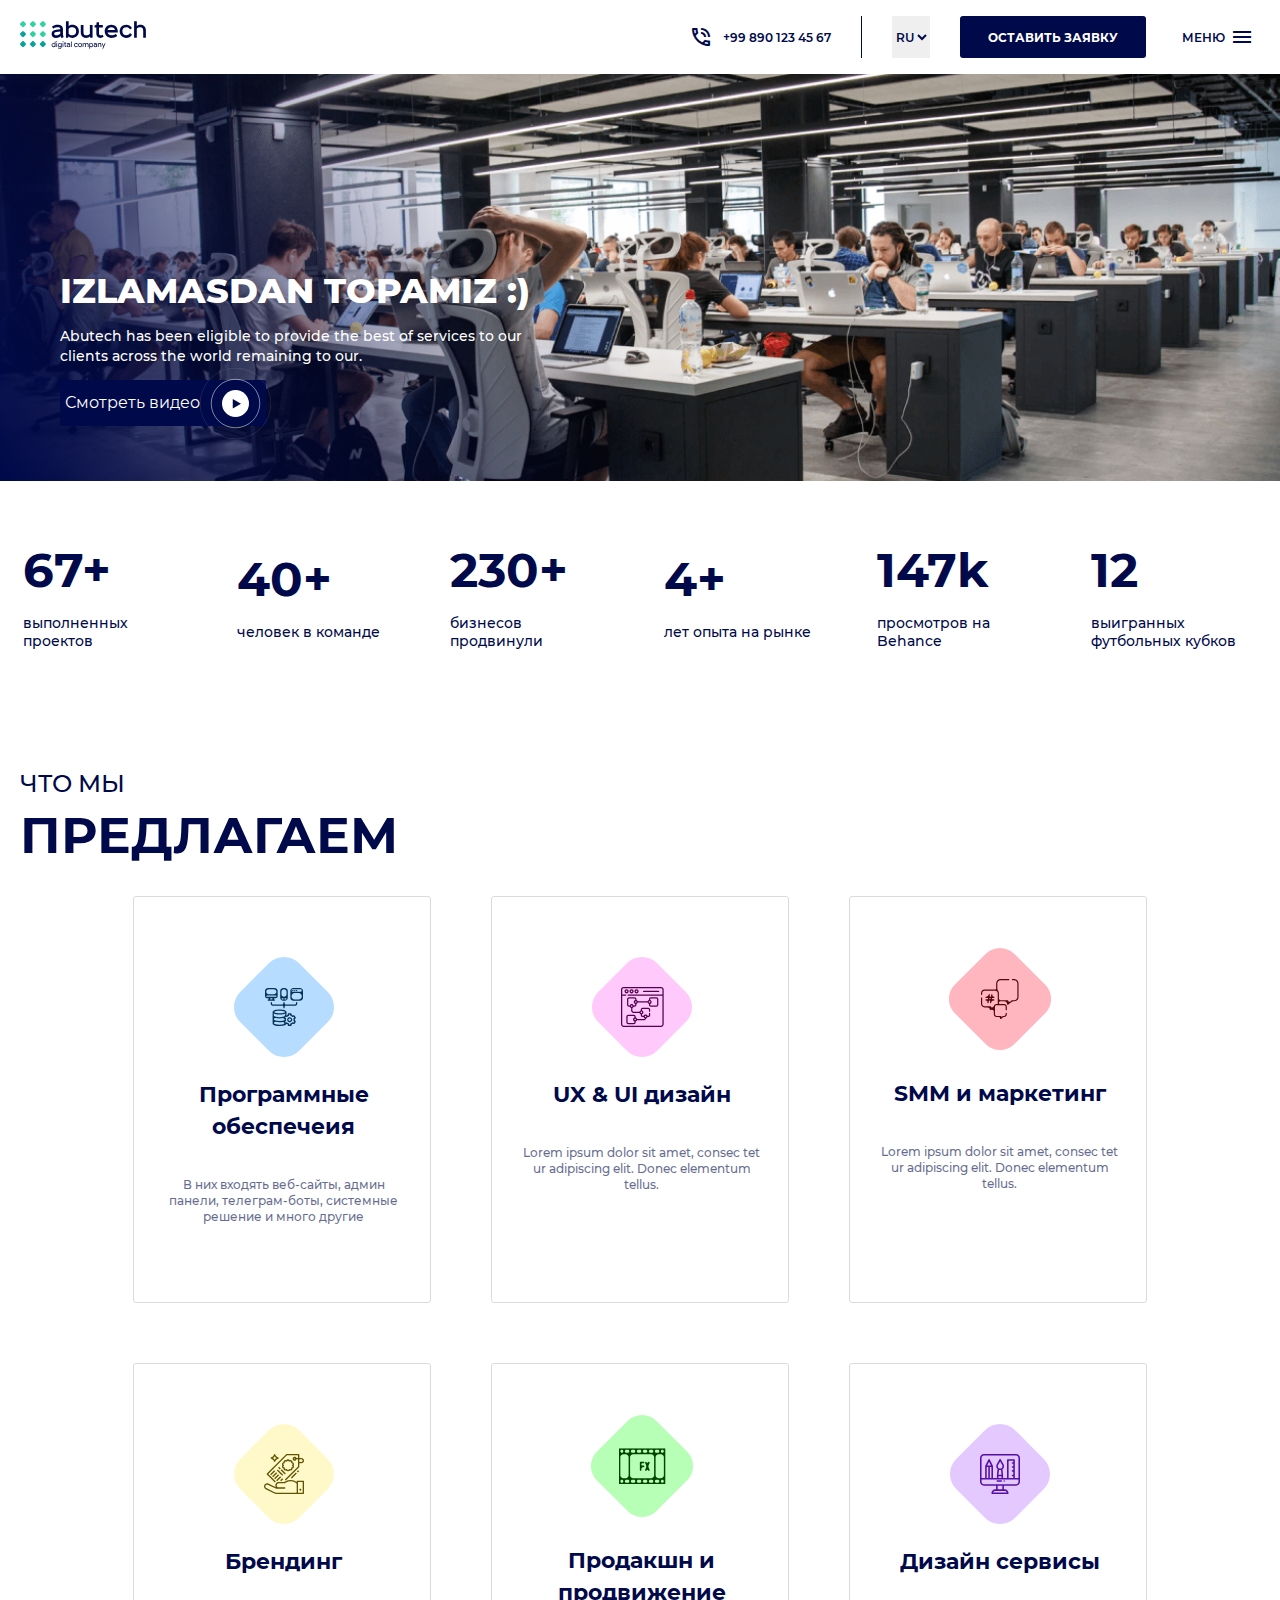
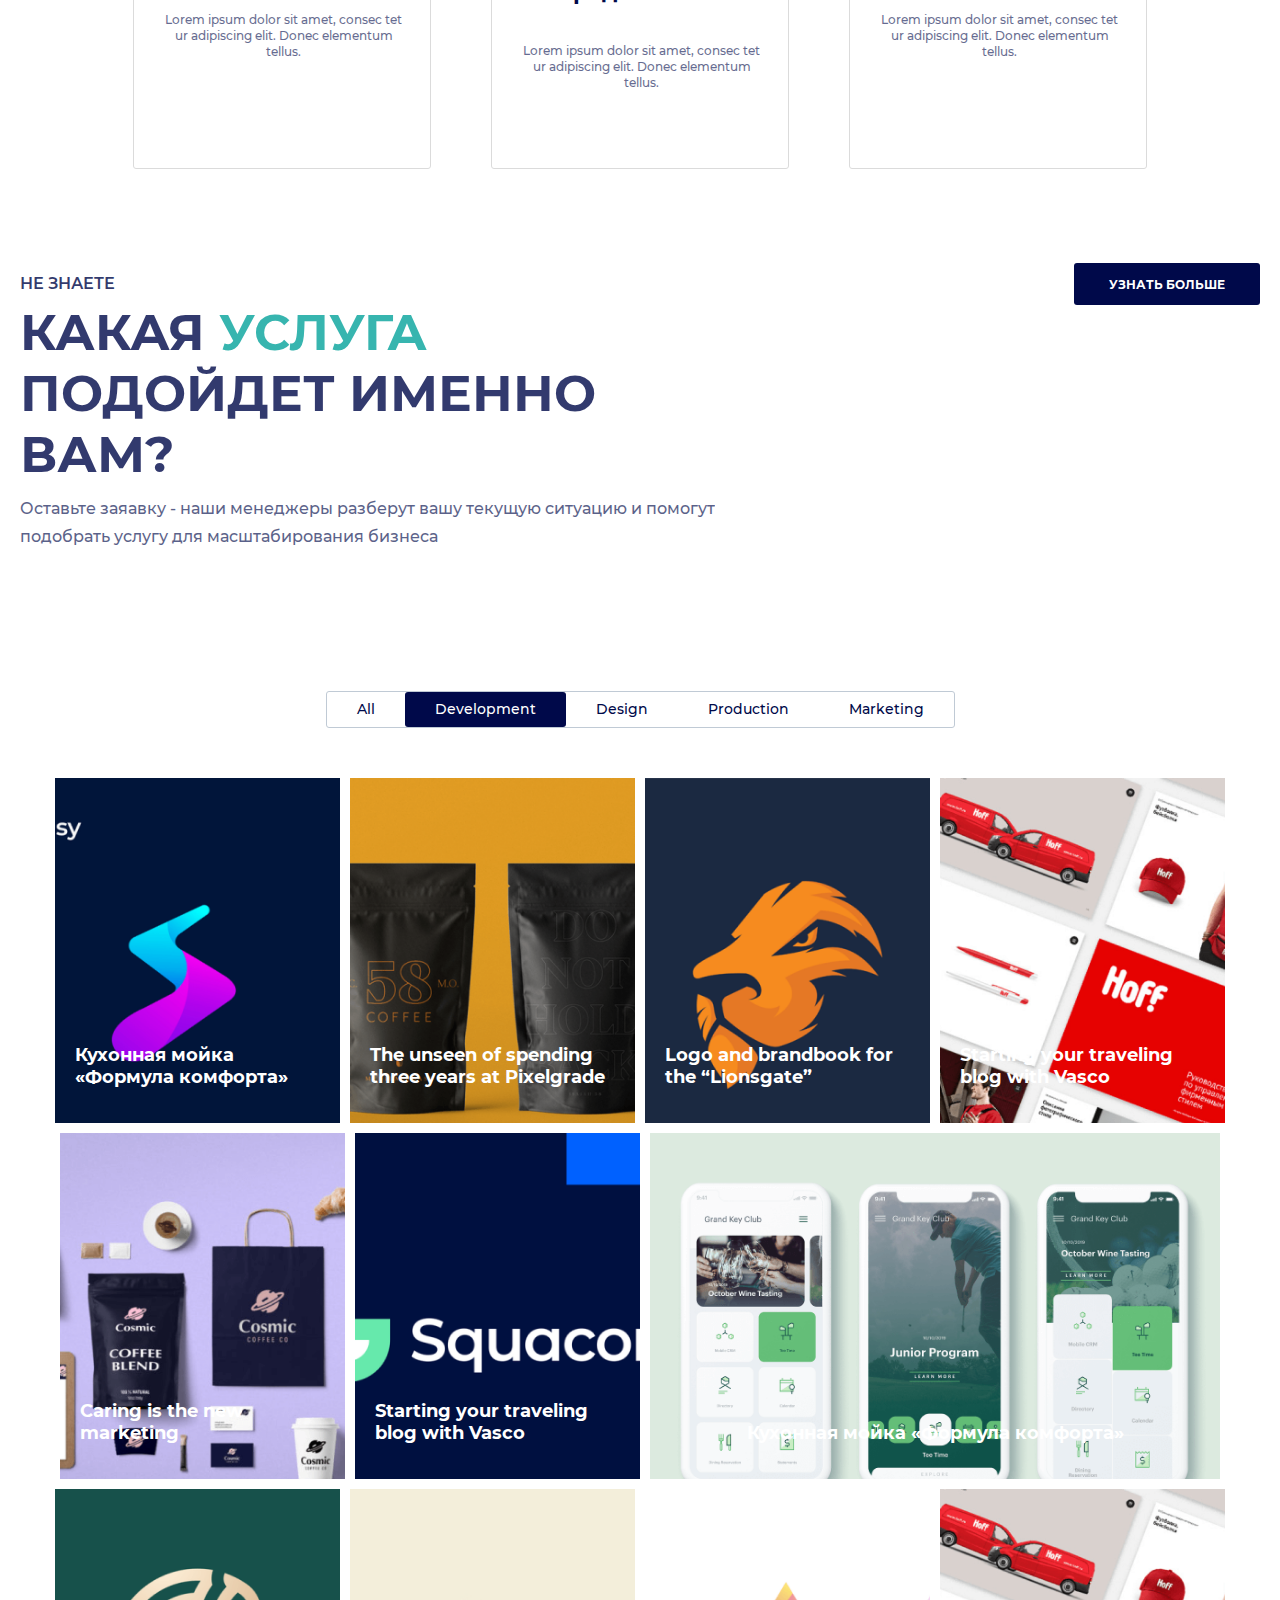
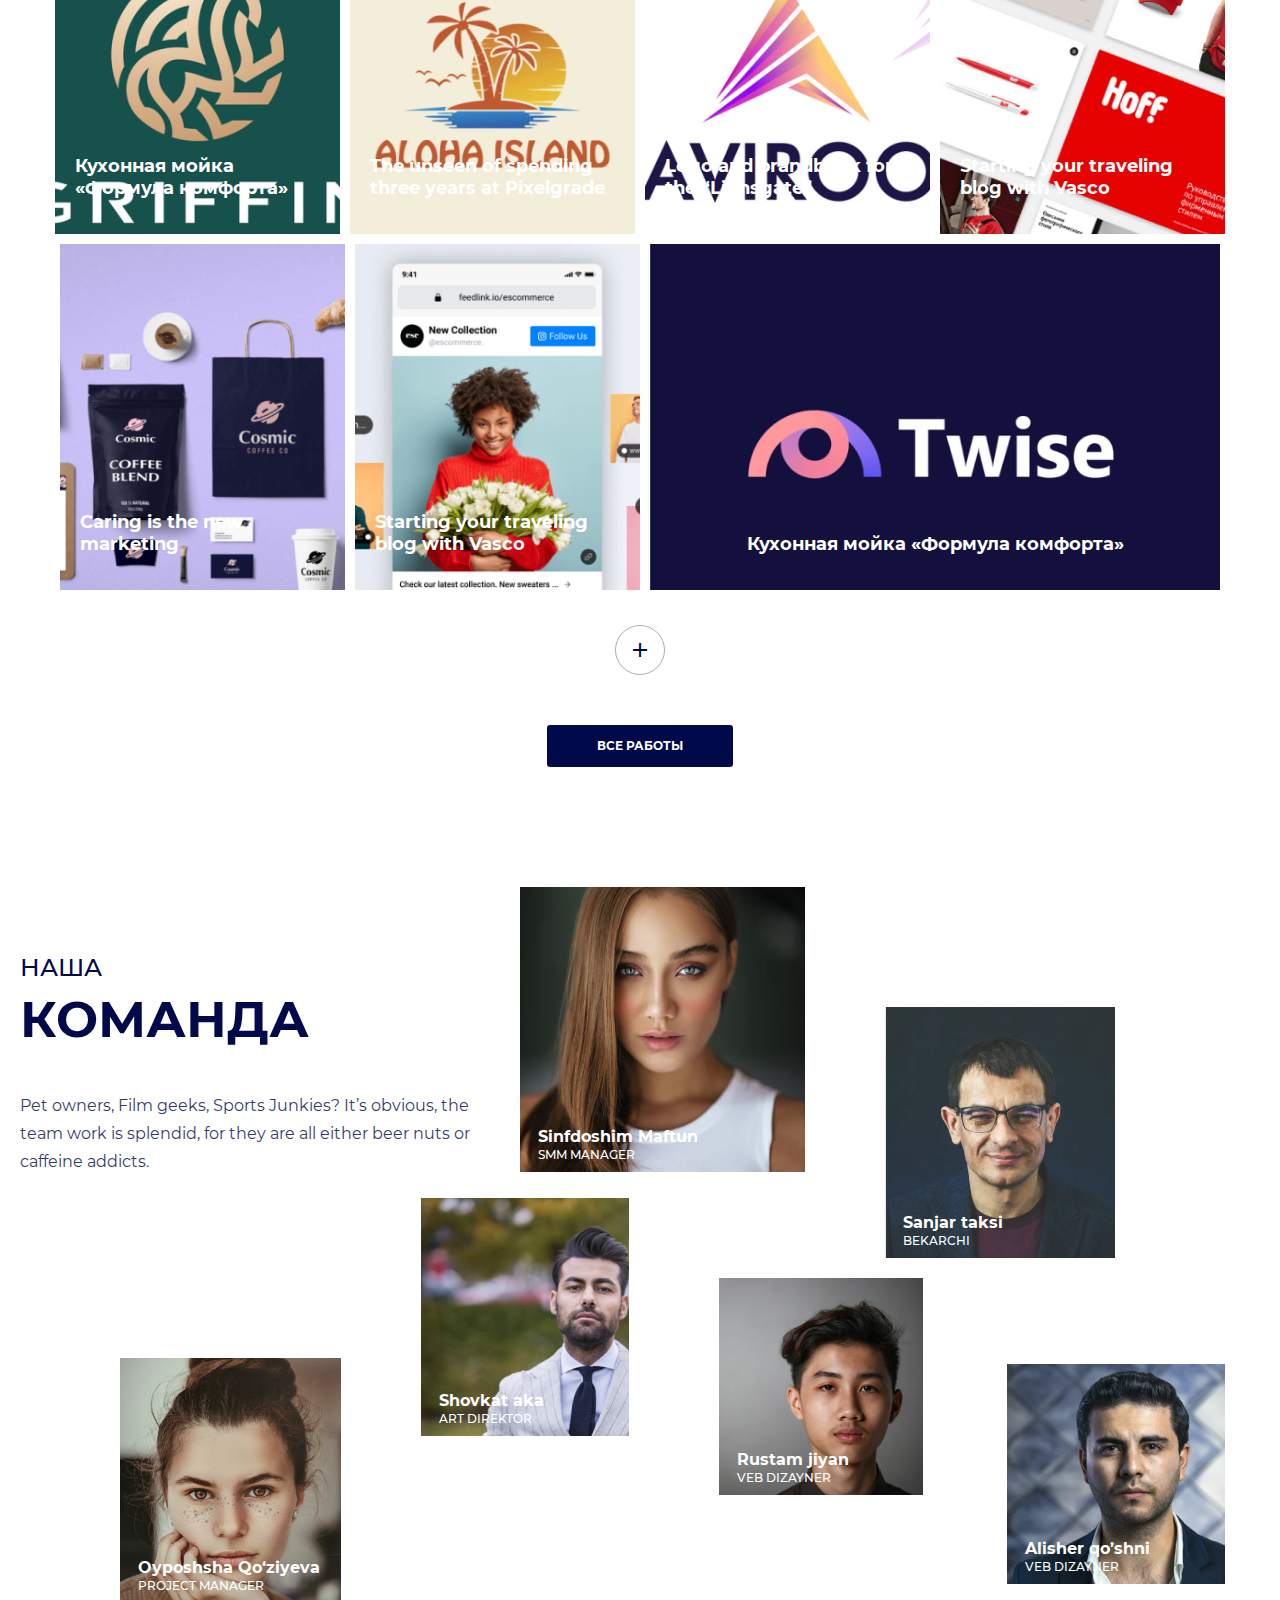
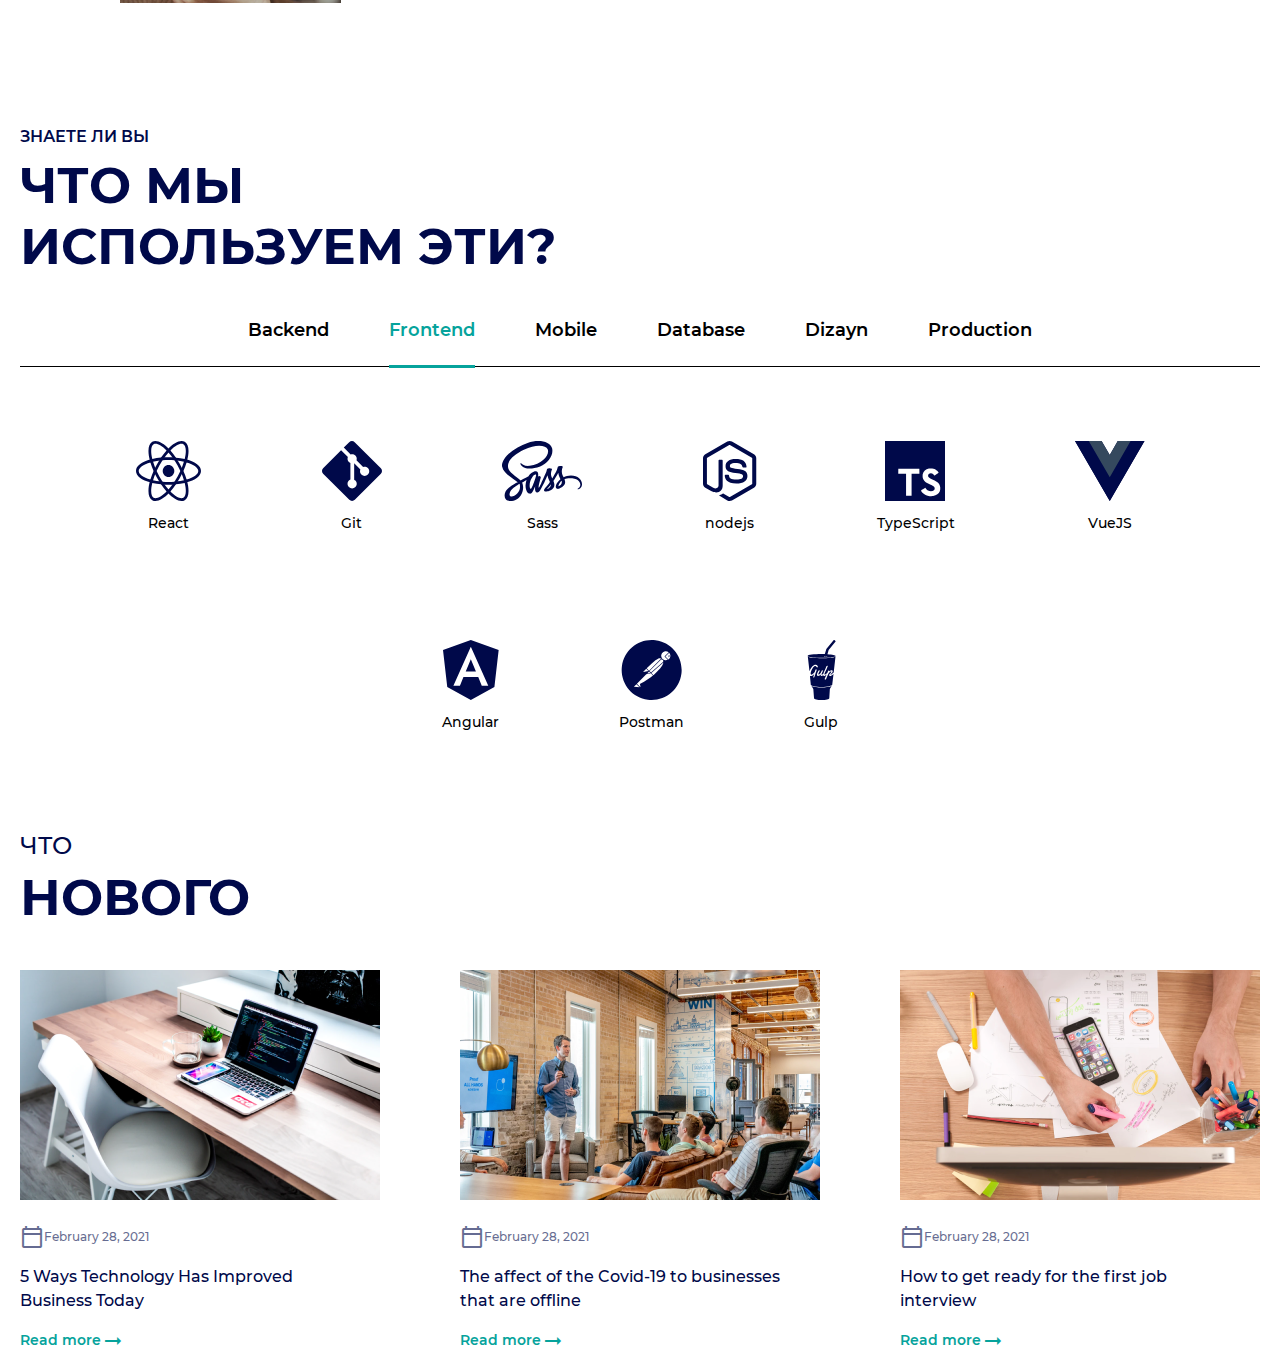
==== commit 44d1bd37: "post" ====
--- a/index.html
+++ b/index.html
@@ -510,6 +510,201 @@
     <!-- #endregion -->
 
     <!-- #region -->
+    <section class="tech">
+      <div class="container">
+        <div class="tech__container">
+          <h2 class="tech__title">
+            <span class="tech__up">
+              ЗНАЕТЕ ЛИ ВЫ
+            </span>
+            <br>
+            ЧТО МЫ ИСПОЛЬЗУЕМ ЭТИ?
+          </h2>
+          <div class="tech__content">
+            <ul class="tech__list">
+              <li class="tech__items">
+                <a class="tech__links" href="#">
+                  Backend
+                </a>
+              </li>
+              <li class="tech__items">
+                <a class="tech__links tech__links--active" href="#">
+                  Frontend
+                </a>
+              </li>
+              <li class="tech__items">
+                <a class="tech__links" href="#">
+                  Mobile
+                </a>
+              </li>
+              <li class="tech__items">
+                <a class="tech__links" href="#">
+                  Database
+                </a>
+              </li>
+              <li class="tech__items">
+                <a class="tech__links" href="#">
+                  Dizayn
+                </a>
+              </li>
+              <li class="tech__items">
+                <a class="tech__links" href="#">
+                  Production
+                </a>
+              </li>
+            </ul>
+            <ul class="tech__tlist">
+              <li class="tech__titems">
+                <img src="./images/tech/react.svg" alt="React" class="tech__img">
+                <p class="tech__desc">
+                  React
+                </p>
+              </li>
+              <li class="tech__titems">
+                <img src="./images/tech/git.svg" alt="git" class="tech__img">
+                <p class="tech__desc">
+                  Git
+                </p>
+              </li>
+              <li class="tech__titems">
+                <img src="./images/tech/scss.svg" alt="sass" class="tech__img">
+                <p class="tech__desc">
+                  Sass
+                </p>
+              </li>
+              <li class="tech__titems">
+                <img src="./images/tech/nodejs.svg" alt="nodejs" class="tech__img">
+                <p class="tech__desc">
+                  nodejs
+                </p>
+              </li>
+              <li class="tech__titems">
+                <img src="./images/tech/ts.svg" alt="Type script" class="tech__img">
+                <p class="tech__desc">
+                  TypeScript
+                </p>
+              </li>
+              <li class="tech__titems">
+                <img src="./images/tech/vue.svg" alt="Vue" class="tech__img">
+                <p class="tech__desc">
+                  VueJS
+                </p>
+              </li>
+              <li class="tech__titems tech__titems--none">
+                <img src="./images/tech/angular.svg" alt="angular" class="tech__img">
+                <p class="tech__desc">
+                  Angular
+                </p>
+              </li>
+              <li class="tech__titems tech__titems--none">
+                <img src="./images/tech/postman.svg" alt="Postman" class="tech__img">
+                <p class="tech__desc">
+                  Postman
+                </p>
+              </li>
+              <li class="tech__titems tech__titems--none">
+                <img src="./images/tech/gulp.svg" alt="gulp" class="tech__img">
+                <p class="tech__desc">
+                  Gulp
+                </p>
+              </li>
+            </ul>
+            <ul class="tech__tlist">
+              <li class="tech__titems tech__titems--hide">
+                <img src="./images/tech/angular.svg" alt="angular" class="tech__img">
+                <p class="tech__desc">
+                  Angular
+                </p>
+              </li>
+              <li class="tech__titems tech__titems--hide">
+                <img src="./images/tech/postman.svg" alt="Postman" class="tech__img">
+                <p class="tech__desc">
+                  Postman
+                </p>
+              </li>
+              <li class="tech__titems tech__titems--hide">
+                <img src="./images/tech/gulp.svg" alt="gulp" class="tech__img">
+                <p class="tech__desc">
+                  Gulp
+                </p>
+              </li>
+            </ul>
+          </div>
+        </div>
+      </div>
+    </section>
+    <!-- #endregion -->
+
+    <!-- #region news-->
+    <section class="post">
+      <div class="container">
+        <div class="post__container">
+          <h2 class="post__title">
+            <span class="post__up">
+              ЧТО
+            </span>
+            <br>
+            НОВОГО
+          </h2>
+          <ul class="post__list">
+            <li class="post__items">
+              <img class="post__img" src="./images/post/tech.png" alt="technology">
+              <div class="post__date">
+                <span class="material-icons-outlined">
+                  calendar_today
+                  </span>
+                  February 28, 2021
+              </div>
+              <h3 class="post__head">
+                5 Ways Technology Has Improved Business Today
+              </h3>
+              <a class="post__link" href="#">
+                Read more 
+                <span class="material-icons-outlined">
+                  arrow_right_alt
+                  </span>
+              </a>
+            </li>
+            <li class="post__items">
+              <img class="post__img" src="./images/post/covid.png" alt="Covid-19">
+              <div class="post__date">
+                <span class="material-icons-outlined">
+                  calendar_today
+                  </span>
+                  February 28, 2021
+              </div>
+              <h3 class="post__head">
+                The affect of the Covid-19 to businesses that are offline
+              </h3>
+              <a class="post__link" href="#">
+                Read more 
+                <span class="material-icons-outlined">
+                  arrow_right_alt
+                  </span>
+              </a>
+            </li>
+            <li class="post__items">
+              <img class="post__img" src="./images/post/interview.png" alt="interview">
+              <div class="post__date">
+                <span class="material-icons-outlined">
+                  calendar_today
+                  </span>
+                  February 28, 2021
+              </div>
+              <h3 class="post__head">
+                How to get ready for the first job interview
+              </h3>
+              <a class="post__link" href="#">
+                Read more 
+                <span class="material-icons-outlined">
+                  arrow_right_alt
+                  </span>
+              </a>
+            </li>
+          </ul>
+        </div>
+      </div>
+    </section>
     <!-- #endregion -->
   </main>
   <!-- #endregion -->
--- a/css/main.css
+++ b/css/main.css
@@ -542,6 +542,12 @@
   padding-right: 20px;
   margin-left: auto;
   margin-right: auto;
+}
+
+@media only screen and (max-width: 1280px) {
+  .container {
+    overflow: hidden;
+  }
 }
 
 .header {
@@ -2350,4 +2356,410 @@
     margin-top: -10px;
   }
 }
+
+.tech__title {
+  font-style: normal;
+  font-weight: bold;
+  font-size: 50px;
+  line-height: 61px;
+  color: #00094A;
+  width: 539px;
+}
+
+.tech__up {
+  font-style: normal;
+  font-weight: 600;
+  font-size: 16px;
+  line-height: 20px;
+  color: #00094A;
+}
+
+.tech__list {
+  padding: 0;
+  margin: 0;
+  list-style: none;
+  display: -webkit-box;
+  display: -ms-flexbox;
+  display: flex;
+  -webkit-box-pack: center;
+      -ms-flex-pack: center;
+          justify-content: center;
+  padding-bottom: 25px;
+  border-bottom: 1px solid #000000;
+}
+
+.tech__items ~ .tech__items {
+  margin-left: 60px;
+}
+
+.tech__links {
+  text-decoration: none;
+  font-style: normal;
+  font-weight: 600;
+  font-size: 18px;
+  line-height: 22px;
+  color: #000000;
+  margin: 0;
+}
+
+.tech__links--active {
+  color: #06A39C;
+  border-bottom: 3px solid #06A39C;
+  padding-bottom: 24px;
+}
+
+.tech__links:hover {
+  color: #06A39C;
+  -webkit-transition: .4s;
+  transition: .4s;
+}
+
+.tech__links:active {
+  border-bottom: 3px solid #06A39C;
+  padding-bottom: 24px;
+}
+
+.tech__tlist {
+  padding: 0;
+  margin: 0;
+  list-style: none;
+  display: -webkit-box;
+  display: -ms-flexbox;
+  display: flex;
+  padding-top: 74px;
+  padding-bottom: 20px;
+  -webkit-box-pack: center;
+      -ms-flex-pack: center;
+          justify-content: center;
+}
+
+.tech__titems ~ .tech__titems {
+  margin-left: 120px;
+}
+
+.tech__titems {
+  display: -webkit-box;
+  display: -ms-flexbox;
+  display: flex;
+  -webkit-box-orient: vertical;
+  -webkit-box-direction: normal;
+      -ms-flex-direction: column;
+          flex-direction: column;
+  -webkit-box-align: center;
+      -ms-flex-align: center;
+          align-items: center;
+  text-align: center;
+}
+
+.tech__titems--none {
+  display: none;
+}
+
+.tech__desc {
+  font-style: normal;
+  font-weight: 500;
+  font-size: 14px;
+  line-height: 17px;
+  text-align: center;
+  color: #000000;
+}
+
+@media only screen and (max-width: 1100px) {
+  .tech__tlist {
+    margin-left: auto;
+    margin-right: auto;
+    -ms-flex-wrap: wrap;
+        flex-wrap: wrap;
+    width: 450px;
+    padding-top: 0;
+    padding-bottom: 0;
+  }
+  .tech__titems {
+    width: 70px;
+    padding-top: 74px;
+    margin: 0 30px !important;
+  }
+  .tech__titems--none {
+    display: -webkit-box;
+    display: -ms-flexbox;
+    display: flex;
+  }
+  .tech__titems--hide {
+    display: none;
+  }
+  .tech__titems ~ .tech__titems {
+    margin: 0;
+  }
+}
+
+@media only screen and (max-width: 930px) {
+  .tech__items ~ .tech__items {
+    margin-left: 30px;
+  }
+}
+
+@media only screen and (max-width: 800px) {
+  .tech__title {
+    font-size: 40px;
+    line-height: 40px;
+    width: 450px;
+  }
+}
+
+@media only screen and (max-width: 730px) {
+  .tech__up {
+    font-size: 14px;
+    line-height: 17px;
+  }
+  .tech__title {
+    font-size: 35px;
+    line-height: 40px;
+    width: 400px;
+  }
+  .tech__links {
+    font-size: 14px;
+    line-height: 17px;
+  }
+  .tech__list {
+    -webkit-box-pack: start;
+        -ms-flex-pack: start;
+            justify-content: flex-start;
+    margin-right: -30%;
+  }
+}
+
+@media only screen and (max-width: 500px) {
+  .tech__tlist {
+    width: 300px;
+  }
+  .tech__titems {
+    margin: 0 15px !important;
+  }
+}
+
+@media only screen and (max-width: 450px) {
+  .tech__title {
+    font-size: 30px;
+    line-height: 37px;
+    width: 324px;
+  }
+}
+
+@media only screen and (max-width: 359px) {
+  .tech__tlist {
+    width: 270px;
+  }
+  .tech__titems {
+    width: 60px;
+  }
+  .tech__up {
+    font-size: 12px;
+  }
+  .tech__title {
+    font-size: 25px;
+    line-height: 32px;
+    width: 270px;
+  }
+}
+
+.post__title {
+  font-style: normal;
+  font-weight: bold;
+  font-size: 50px;
+  line-height: 61px;
+  color: #00094A;
+}
+
+.post__up {
+  font-style: normal;
+  font-weight: 500;
+  font-size: 24px;
+  line-height: 29px;
+  color: #00094A;
+}
+
+.post__list {
+  padding: 0;
+  margin: 0;
+  list-style: none;
+  display: -webkit-box;
+  display: -ms-flexbox;
+  display: flex;
+  -webkit-box-pack: justify;
+      -ms-flex-pack: justify;
+          justify-content: space-between;
+}
+
+.post__items {
+  width: 360px;
+  display: -webkit-box;
+  display: -ms-flexbox;
+  display: flex;
+  -webkit-box-orient: vertical;
+  -webkit-box-direction: normal;
+      -ms-flex-direction: column;
+          flex-direction: column;
+  -webkit-box-align: start;
+      -ms-flex-align: start;
+          align-items: flex-start;
+}
+
+.post__date {
+  font-style: normal;
+  font-weight: 500;
+  font-size: 12px;
+  line-height: 15px;
+  color: #00094A;
+  display: -webkit-box;
+  display: -ms-flexbox;
+  display: flex;
+  -webkit-box-align: center;
+      -ms-flex-align: center;
+          align-items: center;
+  margin-top: 25px;
+  opacity: .6;
+}
+
+.post__head {
+  font-style: normal;
+  font-weight: 500;
+  font-size: 16px;
+  line-height: 24px;
+  color: #00094A;
+  padding-right: 20px;
+}
+
+.post__link {
+  font-style: normal;
+  font-weight: 600;
+  font-size: 14px;
+  line-height: 17px;
+  color: #06A39C;
+  text-decoration: none;
+  display: -webkit-box;
+  display: -ms-flexbox;
+  display: flex;
+  -webkit-box-align: center;
+      -ms-flex-align: center;
+          align-items: center;
+}
+
+.post__link:hover {
+  opacity: .7;
+  -webkit-transition: .4s;
+  transition: .4s;
+}
+
+@media only screen and (max-width: 1160px) {
+  .post__items {
+    width: 300px;
+    padding-left: 10px;
+  }
+  .post__date {
+    font-size: 12px;
+    line-height: 15px;
+  }
+  .post__head {
+    font-size: 14px;
+    line-height: 26px;
+  }
+  .post__link {
+    font-size: 12px;
+    line-height: 15px;
+  }
+}
+
+@media only screen and (max-width: 980px) {
+  .post__items {
+    width: 277px;
+  }
+}
+
+@media only screen and (max-width: 900px) {
+  .post__list {
+    margin-right: -20%;
+    overflow-x: scroll;
+    scrollbar-width: none;
+  }
+  .post__list::-webkit-scrollbar {
+    display: none;
+  }
+}
+
+@media only screen and (max-width: 800px) {
+  .post__title {
+    font-size: 40px;
+    line-height: 45px;
+  }
+  .post__list {
+    margin-right: -30%;
+  }
+}
+
+@media only screen and (max-width: 730px) {
+  .post__up {
+    font-size: 14px;
+    line-height: 17px;
+  }
+  .post__title {
+    font-size: 35px;
+    line-height: 40px;
+  }
+}
+
+@media only screen and (max-width: 690px) {
+  .post__list {
+    margin-right: -50%;
+  }
+}
+
+@media only screen and (max-width: 600px) {
+  .post__list {
+    margin-right: -70%;
+  }
+}
+
+@media only screen and (max-width: 550px) {
+  .post__list {
+    margin-right: -80%;
+  }
+}
+
+@media only screen and (max-width: 510px) {
+  .post__list {
+    margin-right: -100%;
+  }
+}
+
+@media only screen and (max-width: 450px) {
+  .post__title {
+    font-size: 30px;
+    line-height: 37px;
+  }
+  .post__list {
+    margin-right: -130%;
+  }
+}
+
+@media only screen and (max-width: 410px) {
+  .post__list {
+    margin-right: -160%;
+  }
+}
+
+@media only screen and (max-width: 380px) {
+  .post__list {
+    margin-right: -180%;
+  }
+}
+
+@media only screen and (max-width: 359px) {
+  .post__up {
+    font-size: 12px;
+  }
+  .post__title {
+    font-size: 25px;
+    line-height: 32px;
+  }
+}
 /*# sourceMappingURL=main.css.map */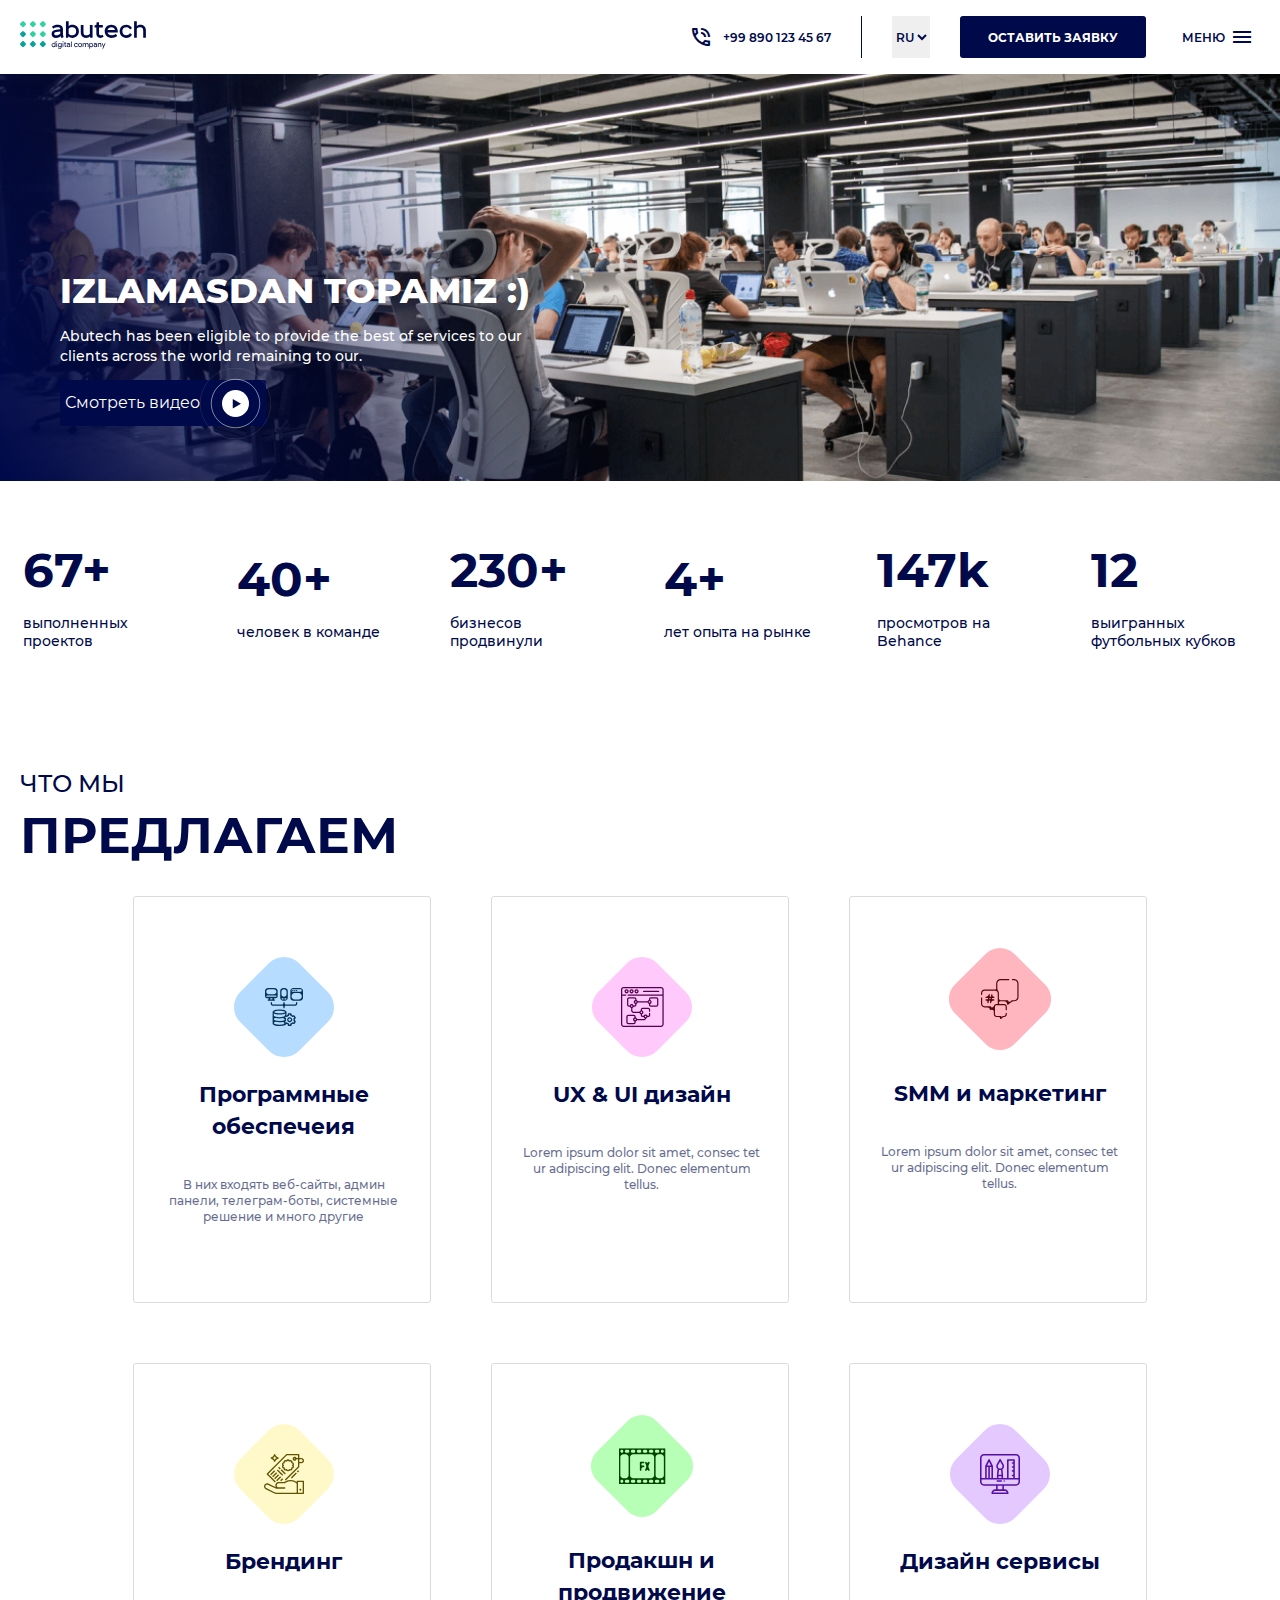
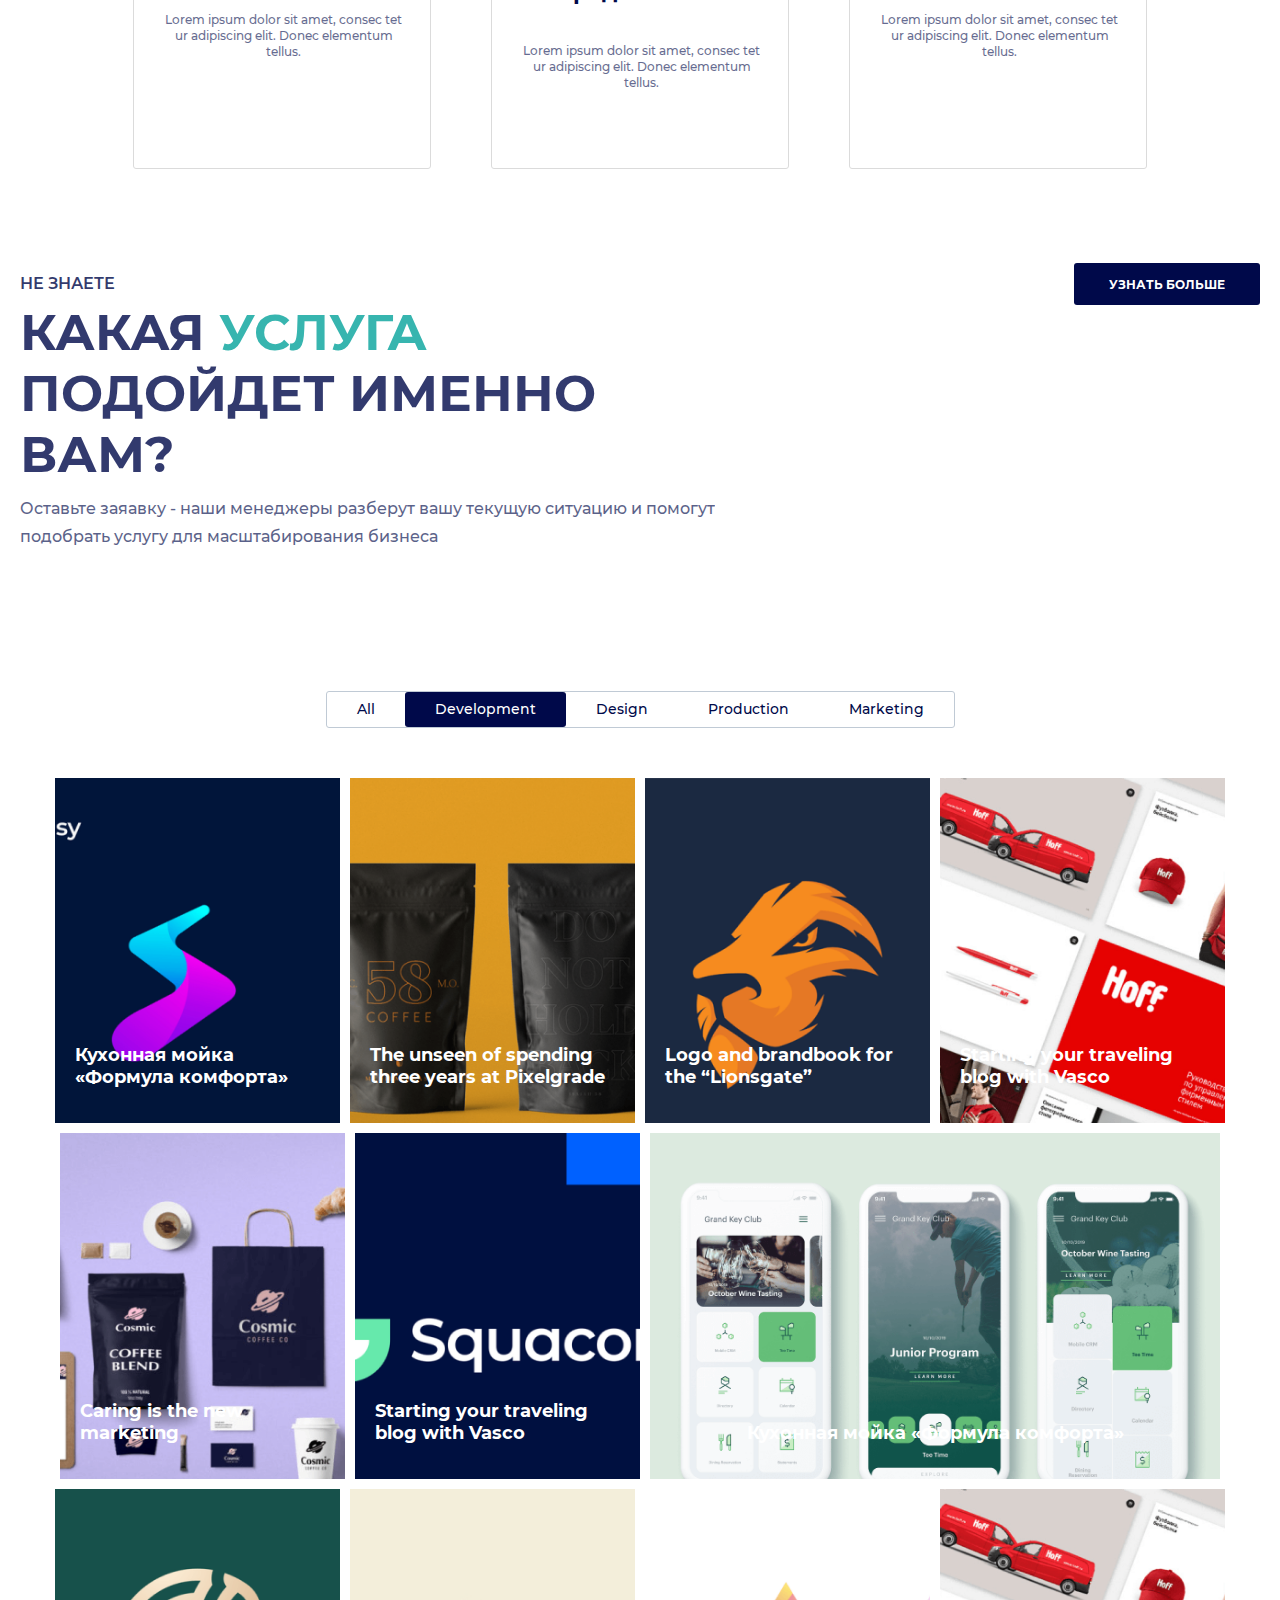
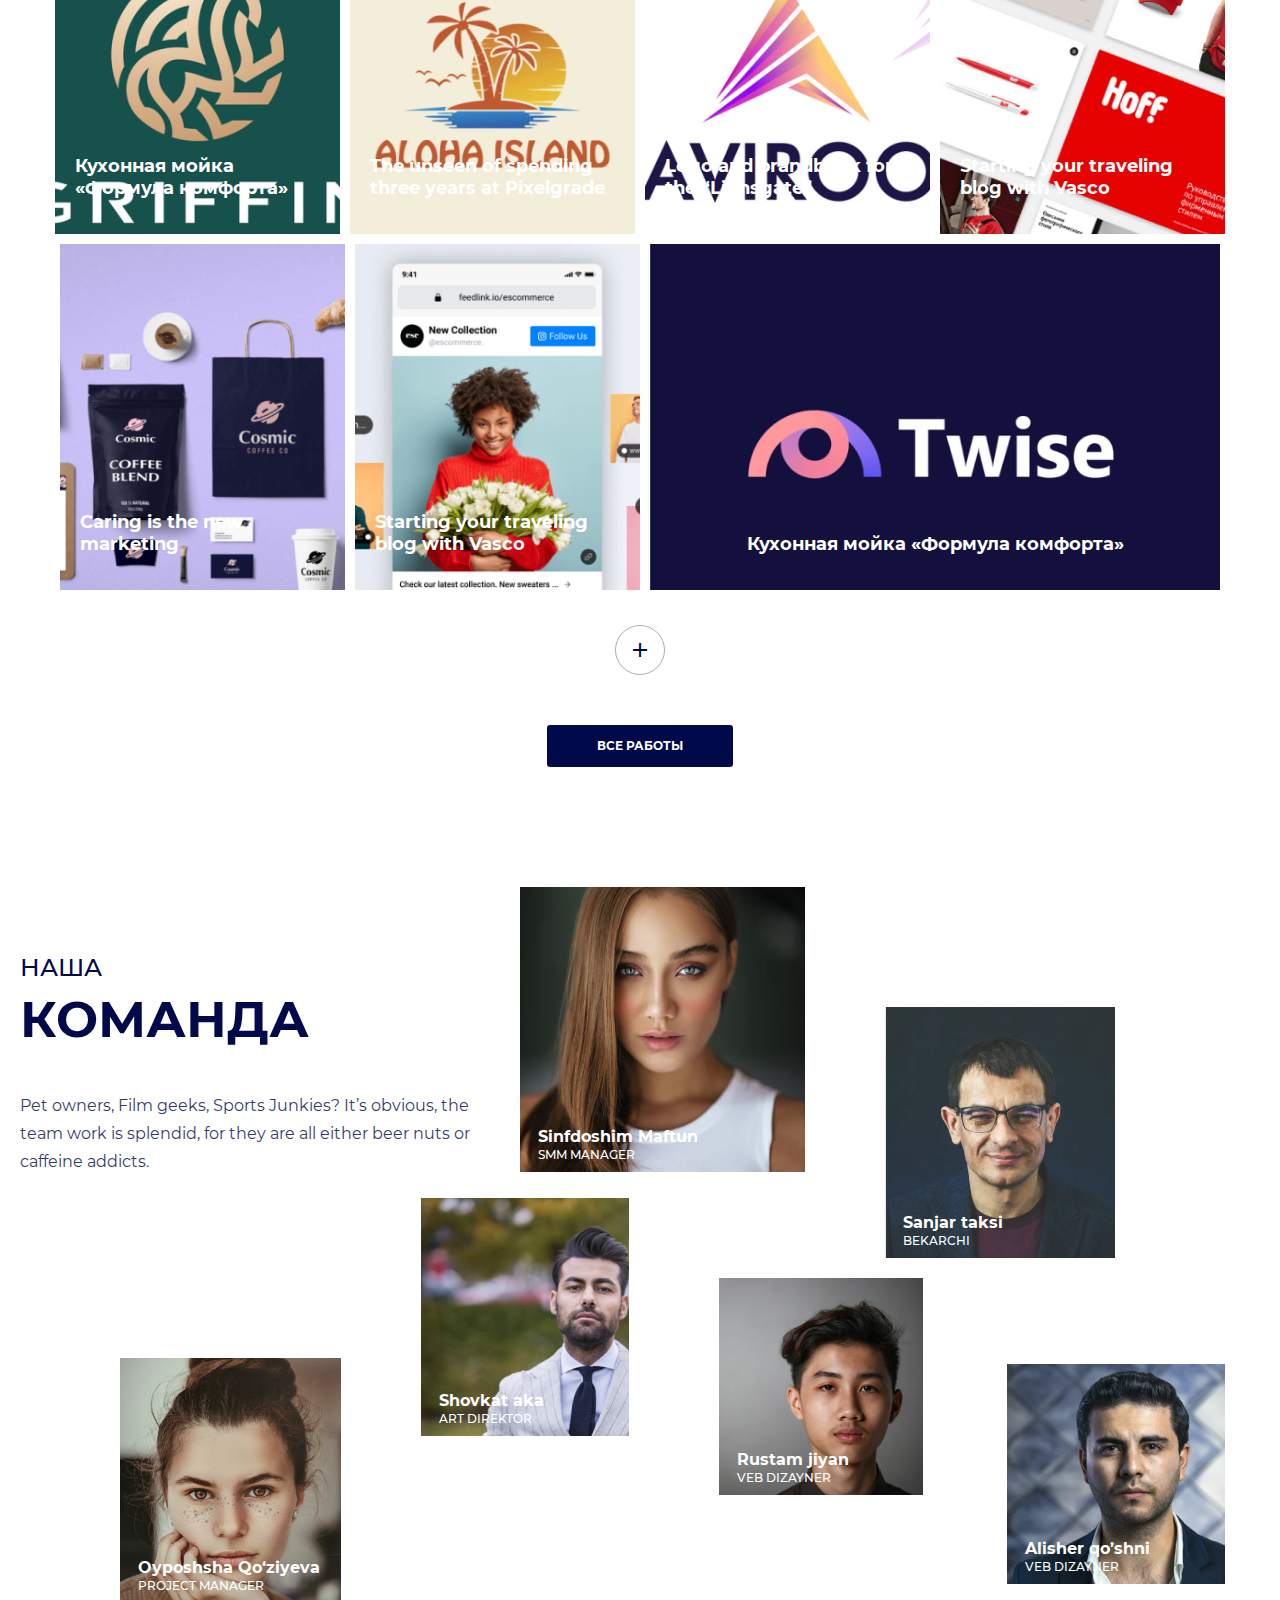
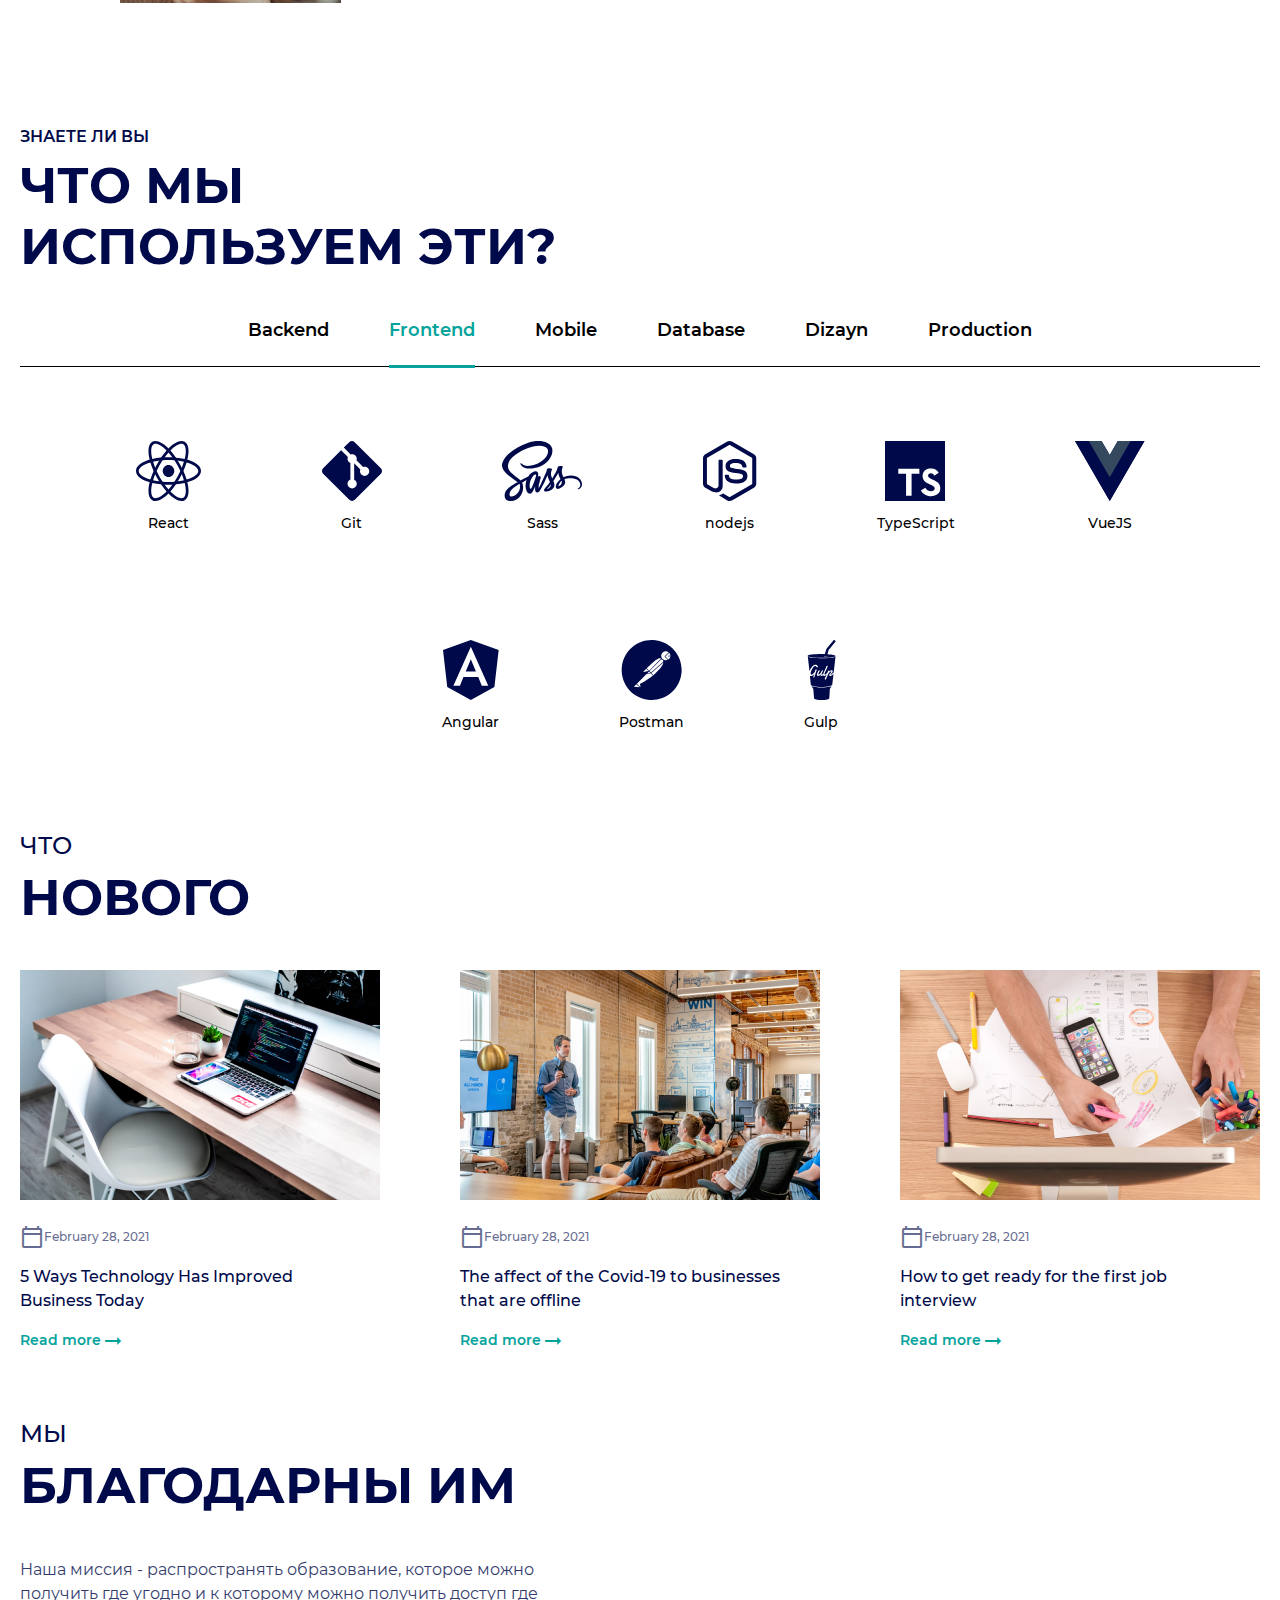
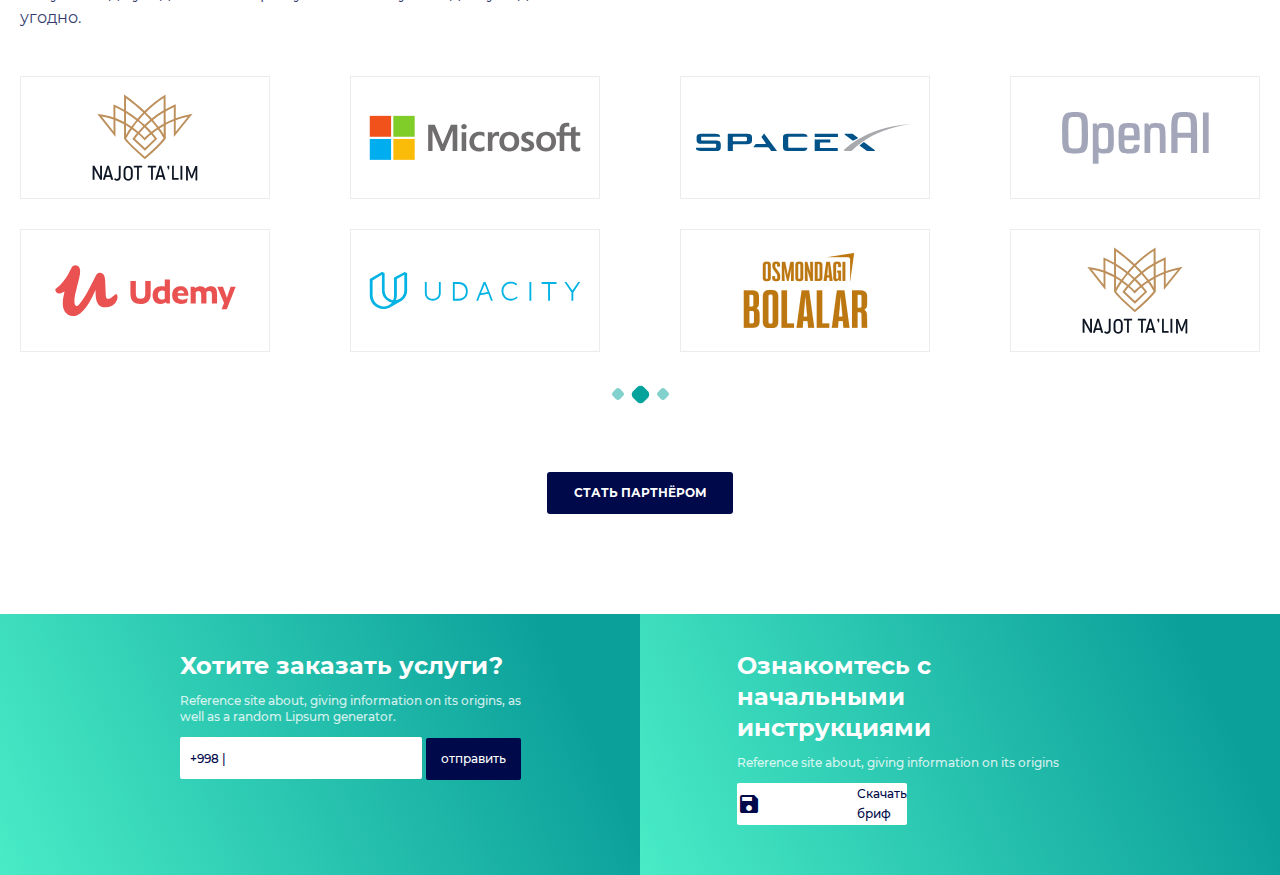
==== commit 45c544cf: "order" ====
--- a/index.html
+++ b/index.html
@@ -652,17 +652,17 @@
               <div class="post__date">
                 <span class="material-icons-outlined">
                   calendar_today
-                  </span>
-                  February 28, 2021
+                </span>
+                February 28, 2021
               </div>
               <h3 class="post__head">
                 5 Ways Technology Has Improved Business Today
               </h3>
               <a class="post__link" href="#">
-                Read more 
+                Read more
                 <span class="material-icons-outlined">
                   arrow_right_alt
-                  </span>
+                </span>
               </a>
             </li>
             <li class="post__items">
@@ -670,17 +670,17 @@
               <div class="post__date">
                 <span class="material-icons-outlined">
                   calendar_today
-                  </span>
-                  February 28, 2021
+                </span>
+                February 28, 2021
               </div>
               <h3 class="post__head">
                 The affect of the Covid-19 to businesses that are offline
               </h3>
               <a class="post__link" href="#">
-                Read more 
+                Read more
                 <span class="material-icons-outlined">
                   arrow_right_alt
-                  </span>
+                </span>
               </a>
             </li>
             <li class="post__items">
@@ -688,21 +688,129 @@
               <div class="post__date">
                 <span class="material-icons-outlined">
                   calendar_today
-                  </span>
-                  February 28, 2021
+                </span>
+                February 28, 2021
               </div>
               <h3 class="post__head">
                 How to get ready for the first job interview
               </h3>
               <a class="post__link" href="#">
-                Read more 
+                Read more
                 <span class="material-icons-outlined">
                   arrow_right_alt
-                  </span>
+                </span>
               </a>
             </li>
           </ul>
         </div>
+      </div>
+    </section>
+    <!-- #endregion -->
+
+    <!-- #region thanks-->
+    <section class="comp">
+      <div class="container">
+        <div class="comp__container">
+          <div class="comp__header">
+            <h2 class="comp__title">
+              <span class="comp__up">
+                МЫ
+              </span>
+              <br>
+              БЛАГОДАРНЫ ИМ
+            </h2>
+            <p class="comp__text">
+              Наша миссия - распространять образование, которое можно получить где угодно <span class="comp__hide"> и к
+                которому можно получить
+                доступ где угодно.</span>
+            </p>
+          </div>
+          <ul class="comp__list">
+            <li class="comp__items">
+              <img class="comp__img" width="106" height="87" src="./images/comp/najottalim.svg" alt="najot talim">
+            </li>
+            <li class="comp__items">
+              <img class="comp__img" src="./images/comp/microsoft.svg" width="212" height="45" alt="microsoft">
+            </li>
+            <li class="comp__items">
+              <img class="comp__img" src="./images/comp/spacex.svg" width="221" height="27" alt="space x">
+            </li>
+            <li class="comp__items">
+              <img class="comp__img" src="./images/comp/openai.svg" width="147" height="53" alt="openai">
+            </li>
+            <li class="comp__items">
+              <img class="comp__img" src="./images/comp/udemy.svg" width="181" height="50" alt="udemy">
+            </li>
+            <li class="comp__items">
+              <img class="comp__img" src="./images/comp/udacity.svg" width="212" height="37" alt="udacity">
+            </li>
+            <li class="comp__items">
+              <img class="comp__img" src="./images/comp/osmondagi.png" width="125" height="76" alt="osmondagi bolalar">
+            </li>
+            <li class="comp__items">
+              <img class="comp__img" src="./images/comp/najottalim.svg" width="106" height="87" alt="najottalim">
+            </li>
+          </ul>
+          <ul class="comp__plist">
+            <li class="comp__pitems">
+              <a class="comp__links" href="#">
+
+              </a>
+            </li>
+            <li class="comp__pitems">
+              <a class="comp__links comp__links--active" href="#">
+
+              </a>
+            </li>
+            <li class="comp__pitems">
+              <a class="comp__links" href="#">
+
+              </a>
+            </li>
+          </ul>
+
+          <a href="#" class="comp__button">
+            стать партнёром
+          </a>
+        </div>
+      </div>
+    </section>
+    <!-- #endregion -->
+
+    <!-- #region order-->
+    <section class="order">
+        <div class="order__container">
+          <div class="order__left">
+            <div class="order__content">
+              <h3 class="order__title">
+                Хотите заказать услуги?
+              </h3>
+              <p class="order__text">
+                Reference site about, giving information on its origins, as well as a random Lipsum generator.
+              </p>
+              <form action="get">
+                <input class="order__tel" type="tel" name="tel" id="tel" placeholder="+998 |" autocomplete="off" required="required">
+                <input class="order__button"  type="submit" value="отправить">
+              </form>
+            </div>
+          </div>
+          <div class="order__right">
+          <div class="order__content">
+            <h3 class="order__title">
+              Ознакомтесь с начальными
+              инструкциями
+            </h3>
+            <p class="order__text">
+              Reference site about, giving information on its origins
+            </p>
+            <a class="order__download" href="#">
+              <span class="material-icons">
+                save_alt
+              </span>
+              Скачать бриф
+            </a>
+          </div>
+          </div>
       </div>
     </section>
     <!-- #endregion -->
@@ -711,7 +819,7 @@
 
   <!-- #region -->
   <footer>
-
+    
   </footer>
   <!-- #endregion -->
 </body>
--- a/css/main.css
+++ b/css/main.css
@@ -2290,6 +2290,10 @@
 }
 
 @media only screen and (max-width: 375px) {
+  .team__text {
+    font-size: 14px;
+    line-height: 26px;
+  }
   .team__items:nth-child(1) {
     margin: 0;
     margin-left: 138px;
@@ -2330,6 +2334,9 @@
 }
 
 @media only screen and (max-width: 350px) {
+  .team__text {
+    width: 280px;
+  }
   .team__items:nth-child(6) {
     margin-left: -30px;
     z-index: 1;
@@ -2762,4 +2769,533 @@
     line-height: 32px;
   }
 }
+
+.comp__container {
+  padding-bottom: 100px;
+  display: -webkit-box;
+  display: -ms-flexbox;
+  display: flex;
+  -webkit-box-orient: vertical;
+  -webkit-box-direction: normal;
+      -ms-flex-direction: column;
+          flex-direction: column;
+  -webkit-box-align: center;
+      -ms-flex-align: center;
+          align-items: center;
+}
+
+.comp__header {
+  -ms-flex-item-align: start;
+      align-self: flex-start;
+  width: 538px;
+}
+
+.comp__title {
+  font-style: normal;
+  font-weight: bold;
+  font-size: 50px;
+  line-height: 61px;
+  color: #00094A;
+}
+
+.comp__up {
+  font-style: normal;
+  font-weight: 500;
+  font-size: 24px;
+  line-height: 29px;
+  margin: 0;
+  margin: 0;
+}
+
+.comp__text {
+  font-style: normal;
+  font-weight: normal;
+  font-size: 16px;
+  line-height: 24px;
+  color: #00094A;
+  opacity: 0.8;
+}
+
+.comp__list {
+  padding-top: 39px;
+  display: -webkit-box;
+  display: -ms-flexbox;
+  display: flex;
+  -webkit-box-pack: justify;
+      -ms-flex-pack: justify;
+          justify-content: space-between;
+  -ms-flex-wrap: wrap;
+      flex-wrap: wrap;
+  padding: 0;
+  margin: 0;
+  list-style: none;
+}
+
+.comp__items {
+  margin-top: 30px;
+  width: 298px;
+  height: 123px;
+  border: 1px solid #ececec;
+  display: -webkit-box;
+  display: -ms-flexbox;
+  display: flex;
+  -webkit-box-pack: center;
+      -ms-flex-pack: center;
+          justify-content: center;
+  -webkit-box-align: center;
+      -ms-flex-align: center;
+          align-items: center;
+}
+
+.comp__plist {
+  display: -webkit-box;
+  display: -ms-flexbox;
+  display: flex;
+  padding: 0;
+  margin: 0;
+  list-style: none;
+  margin-top: 30px;
+  -webkit-box-align: center;
+      -ms-flex-align: center;
+          align-items: center;
+}
+
+.comp__pitems {
+  margin: 5px;
+}
+
+.comp__links {
+  width: 10px;
+  height: 10px;
+  display: block;
+  border-radius: 1px;
+  background: #06A39C;
+  border-radius: 30%;
+  -webkit-transform: rotate(45deg);
+          transform: rotate(45deg);
+  opacity: .5;
+}
+
+.comp__links--active {
+  width: 15px;
+  height: 15px;
+  opacity: 1;
+}
+
+.comp__button {
+  margin-top: 65px;
+  width: 186px;
+  height: 42px;
+  display: -webkit-box;
+  display: -ms-flexbox;
+  display: flex;
+  -webkit-box-align: center;
+      -ms-flex-align: center;
+          align-items: center;
+  -webkit-box-pack: center;
+      -ms-flex-pack: center;
+          justify-content: center;
+  text-decoration: none;
+  background-color: #00094A;
+  font-style: normal;
+  border-radius: 3px;
+  font-weight: bold;
+  font-size: 12px;
+  line-height: 15px;
+  text-align: center;
+  text-transform: uppercase;
+  color: #FFFFFF;
+}
+
+.comp__button:hover {
+  opacity: .8;
+  -webkit-transition: .4s;
+  transition: .4s;
+}
+
+.comp__button:active {
+  opacity: .5;
+  -webkit-transition: .4s;
+  transition: .4s;
+}
+
+@media only screen and (max-width: 1280px) {
+  .comp__items {
+    width: 250px;
+  }
+}
+
+@media only screen and (max-width: 1100px) {
+  .comp__items {
+    width: 230px;
+  }
+}
+
+@media only screen and (max-width: 1000px) {
+  .comp__items {
+    width: 200px;
+  }
+  .comp__img {
+    -webkit-transform: scale(0.8);
+            transform: scale(0.8);
+  }
+}
+
+@media only screen and (max-width: 900px) {
+  .comp__items {
+    width: 180px;
+    height: 70px;
+  }
+  .comp__img {
+    -webkit-transform: scale(0.6);
+            transform: scale(0.6);
+  }
+}
+
+@media only screen and (max-width: 800px) {
+  .comp__title {
+    font-size: 40px;
+    line-height: 40px;
+    width: 450px;
+  }
+  .comp__list {
+    width: 380px;
+  }
+}
+
+@media only screen and (max-width: 730px) {
+  .comp__up {
+    font-size: 14px;
+    line-height: 17px;
+  }
+  .comp__title {
+    font-size: 35px;
+    line-height: 40px;
+    width: 400px;
+  }
+  .comp__text {
+    font-size: 14px;
+    line-height: 26px;
+  }
+}
+
+@media only screen and (max-width: 600px) {
+  .comp__header {
+    width: 450px;
+  }
+  .comp__button {
+    margin-top: 25px;
+  }
+}
+
+@media only screen and (max-width: 500px) {
+  .comp__header {
+    width: 380px;
+  }
+}
+
+@media only screen and (max-width: 450px) {
+  .comp__title {
+    font-size: 30px;
+    line-height: 37px;
+    width: 324px;
+  }
+  .comp__header {
+    width: 360px;
+  }
+}
+
+@media only screen and (max-width: 410px) {
+  .comp__plist {
+    display: none;
+  }
+  .comp__list {
+    width: 320px;
+  }
+  .comp__items {
+    width: 155px;
+    height: 64px;
+  }
+}
+
+@media only screen and (max-width: 380px) {
+  .comp__header {
+    width: 320px;
+  }
+  .comp__hide {
+    display: none;
+  }
+}
+
+@media only screen and (max-width: 359px) {
+  .comp__header {
+    width: 270px;
+  }
+  .comp__up {
+    font-size: 12px;
+  }
+  .comp__list {
+    width: 280px;
+  }
+  .comp__items {
+    width: 130px;
+  }
+  .comp__title {
+    font-size: 25px;
+    line-height: 32px;
+    width: 270px;
+  }
+}
+
+.order__container {
+  display: -webkit-box;
+  display: -ms-flexbox;
+  display: flex;
+  margin-left: auto;
+  margin-right: auto;
+}
+
+.order__left {
+  padding-top: 36px;
+  padding-bottom: 50px;
+  width: 50vw;
+  background: linear-gradient(65.19deg, #58FFD1 -22.04%, #0CA09B 86.47%);
+  display: -webkit-box;
+  display: -ms-flexbox;
+  display: flex;
+  -webkit-box-orient: vertical;
+  -webkit-box-direction: normal;
+      -ms-flex-direction: column;
+          flex-direction: column;
+  -webkit-box-align: end;
+      -ms-flex-align: end;
+          align-items: flex-end;
+}
+
+.order__left .order__content {
+  width: 360px;
+  margin-right: 290px;
+}
+
+.order__title {
+  margin: 0;
+  font-style: normal;
+  font-weight: bold;
+  font-size: 24px;
+  line-height: 31px;
+  color: #FFFFFF;
+}
+
+.order__text {
+  font-style: normal;
+  font-weight: 500;
+  font-size: 12px;
+  line-height: 16px;
+  color: #FFFFFF;
+  opacity: 0.8;
+}
+
+.order__tel {
+  width: 242px;
+  border: none;
+  outline: none;
+  height: 42px;
+  padding-left: 10px;
+  background: #FFFFFF;
+  border-radius: 2px;
+}
+
+.order__tel::-webkit-input-placeholder {
+  font-style: normal;
+  font-weight: 500;
+  font-size: 12px;
+  line-height: 20px;
+  color: #00094A;
+}
+
+.order__tel:-ms-input-placeholder {
+  font-style: normal;
+  font-weight: 500;
+  font-size: 12px;
+  line-height: 20px;
+  color: #00094A;
+}
+
+.order__tel::-ms-input-placeholder {
+  font-style: normal;
+  font-weight: 500;
+  font-size: 12px;
+  line-height: 20px;
+  color: #00094A;
+}
+
+.order__tel::placeholder {
+  font-style: normal;
+  font-weight: 500;
+  font-size: 12px;
+  line-height: 20px;
+  color: #00094A;
+}
+
+.order__button {
+  width: 95px;
+  height: 42px;
+  border: none;
+  outline: none;
+  border-radius: 2px;
+  background: #00094A;
+  font-style: normal;
+  font-weight: 500;
+  font-size: 12px;
+  line-height: 20px;
+  color: #FFFFFF;
+  cursor: pointer;
+}
+
+.order__button:hover {
+  opacity: .8;
+  -webkit-transition: .4s;
+  transition: .4s;
+}
+
+.order__button:active {
+  opacity: .5;
+  -webkit-transition: .4s;
+  transition: .4s;
+}
+
+.order__right {
+  padding-top: 36px;
+  padding-bottom: 50px;
+  width: 50vw;
+  background: linear-gradient(65.19deg, #58FFD1 -22.04%, #0CA09B 86.47%);
+}
+
+.order__right .order__content {
+  width: 365px;
+  margin-left: 97px;
+}
+
+.order__download {
+  width: 170px;
+  height: 42px;
+  background: #ffffff;
+  border-radius: 2px;
+  display: -webkit-box;
+  display: -ms-flexbox;
+  display: flex;
+  -webkit-box-pack: center;
+      -ms-flex-pack: center;
+          justify-content: center;
+  -webkit-box-align: center;
+      -ms-flex-align: center;
+          align-items: center;
+  text-decoration: none;
+  font-style: normal;
+  font-weight: 500;
+  font-size: 12px;
+  line-height: 20px;
+  color: #00094A;
+}
+
+.order__download:hover {
+  opacity: .8;
+  -webkit-transition: .4s;
+  transition: .4s;
+}
+
+.order__download:active {
+  opacity: .5;
+  -webkit-transition: .4s;
+  transition: .4s;
+}
+
+@media only screen and (max-width: 1380px) {
+  .order__left .order__content {
+    margin-right: 100px;
+  }
+}
+
+@media only screen and (max-width: 1000px) {
+  .order__title {
+    font-size: 20px;
+    line-height: 24px;
+  }
+  .order__text {
+    font-size: 10px;
+    line-height: 16px;
+  }
+  .order__left .order__content {
+    margin-right: 50px;
+    width: 320px;
+  }
+  .order__tel {
+    width: 130px;
+  }
+  .order__right .order__content {
+    margin-left: 50px;
+    width: 320px;
+  }
+}
+
+@media only screen and (max-width: 800px) {
+  .order__title {
+    font-size: 18px;
+    line-height: 22px;
+  }
+  .order__text {
+    font-size: 10px;
+    line-height: 2;
+  }
+  .order__left .order__content {
+    margin-right: 20px;
+  }
+}
+
+@media only screen and (max-width: 760px) {
+  .order__container {
+    -ms-flex-wrap: wrap;
+        flex-wrap: wrap;
+  }
+  .order__left {
+    width: 100vw;
+    -webkit-box-align: center;
+        -ms-flex-align: center;
+            align-items: center;
+    background: linear-gradient(65.19deg, #58FFD1 -22.04%, #0CA09B 86.47%);
+  }
+  .order__left .order__content {
+    margin: 0;
+  }
+  .order__right {
+    display: -webkit-box;
+    display: -ms-flexbox;
+    display: flex;
+    -webkit-box-orient: vertical;
+    -webkit-box-direction: normal;
+        -ms-flex-direction: column;
+            flex-direction: column;
+    -webkit-box-align: center;
+        -ms-flex-align: center;
+            align-items: center;
+    width: 100vw;
+    background: linear-gradient(65.19deg, #58FFD1 -22.04%, #0CA09B 86.47%);
+  }
+  .order__right .order__content {
+    margin: 0;
+  }
+}
+
+@media only screen and (max-width: 400px) {
+  .order__left .order__content, .order__right .order__content {
+    margin-left: 37px;
+    width: 288px;
+  }
+}
+
+@media only screen and (max-width: 360px) {
+  .order__left .order__content, .order__right .order__content {
+    margin-left: 15px;
+  }
+}
 /*# sourceMappingURL=main.css.map */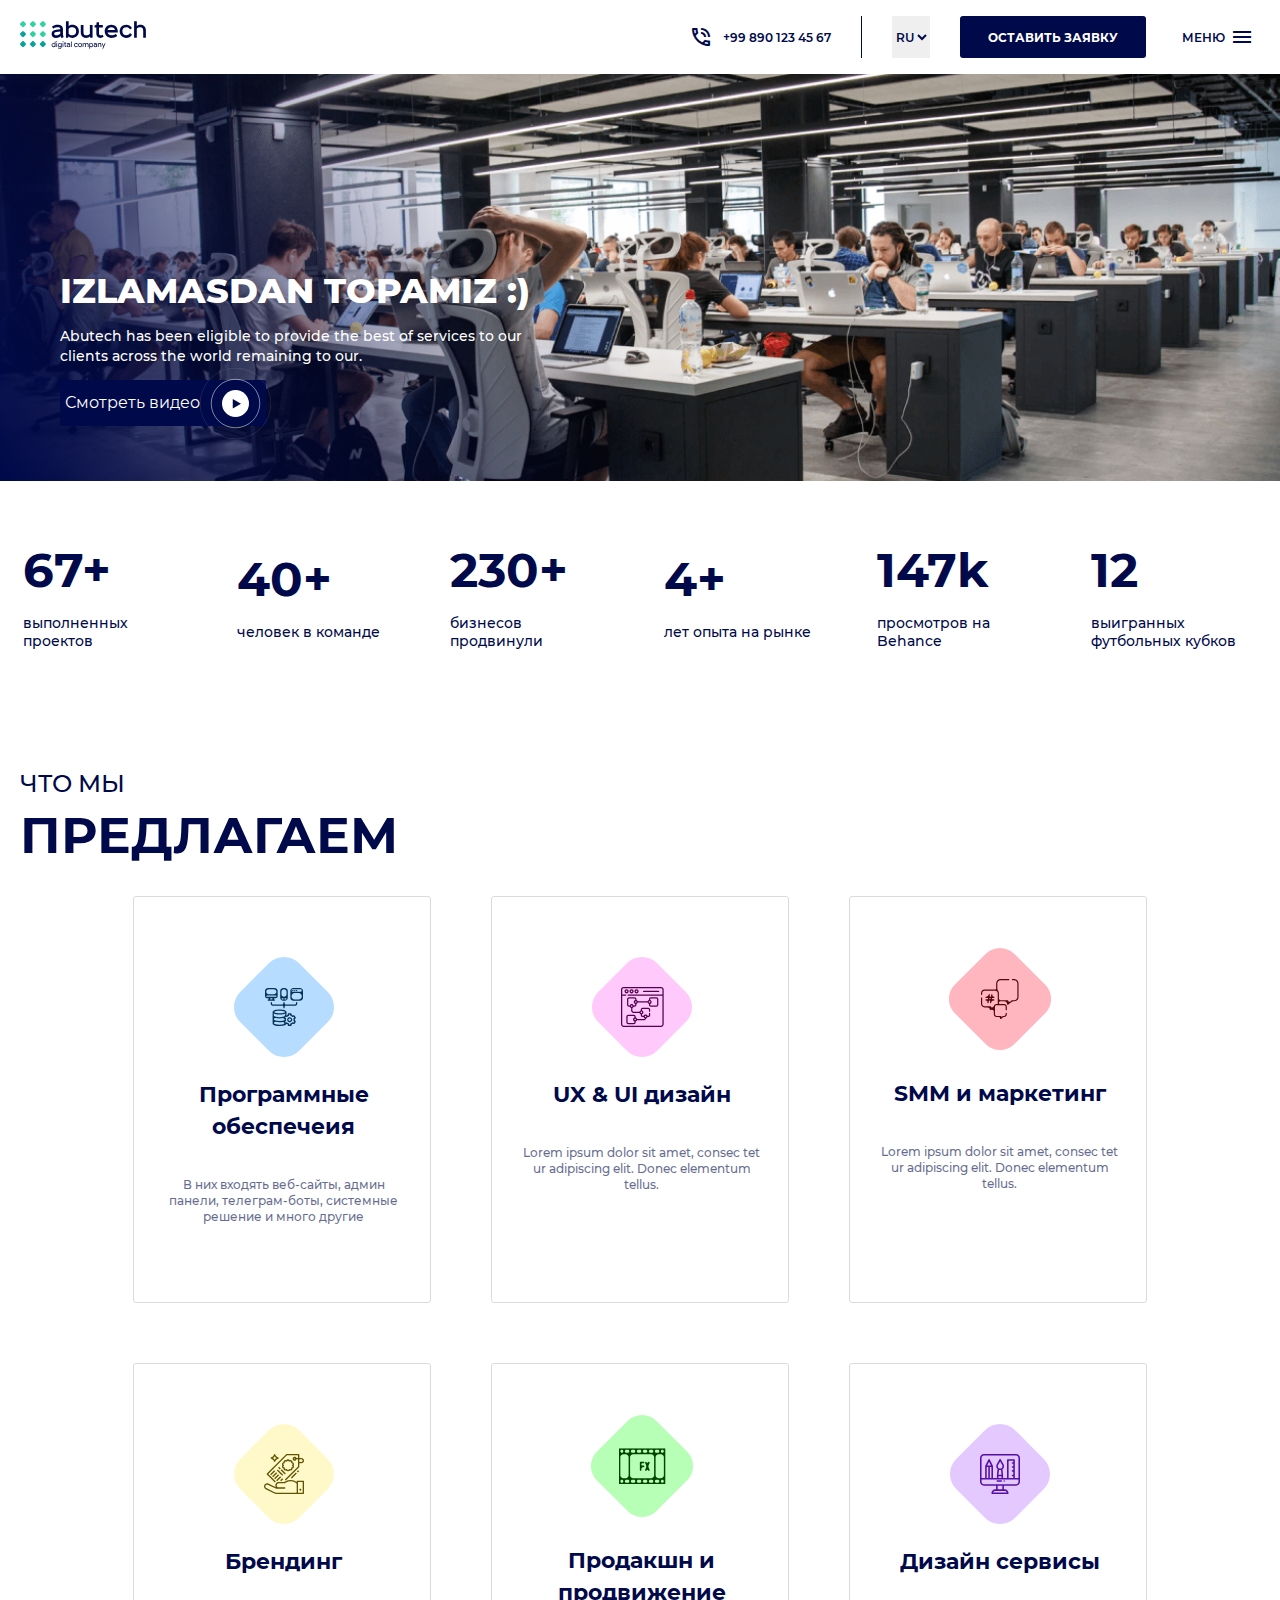
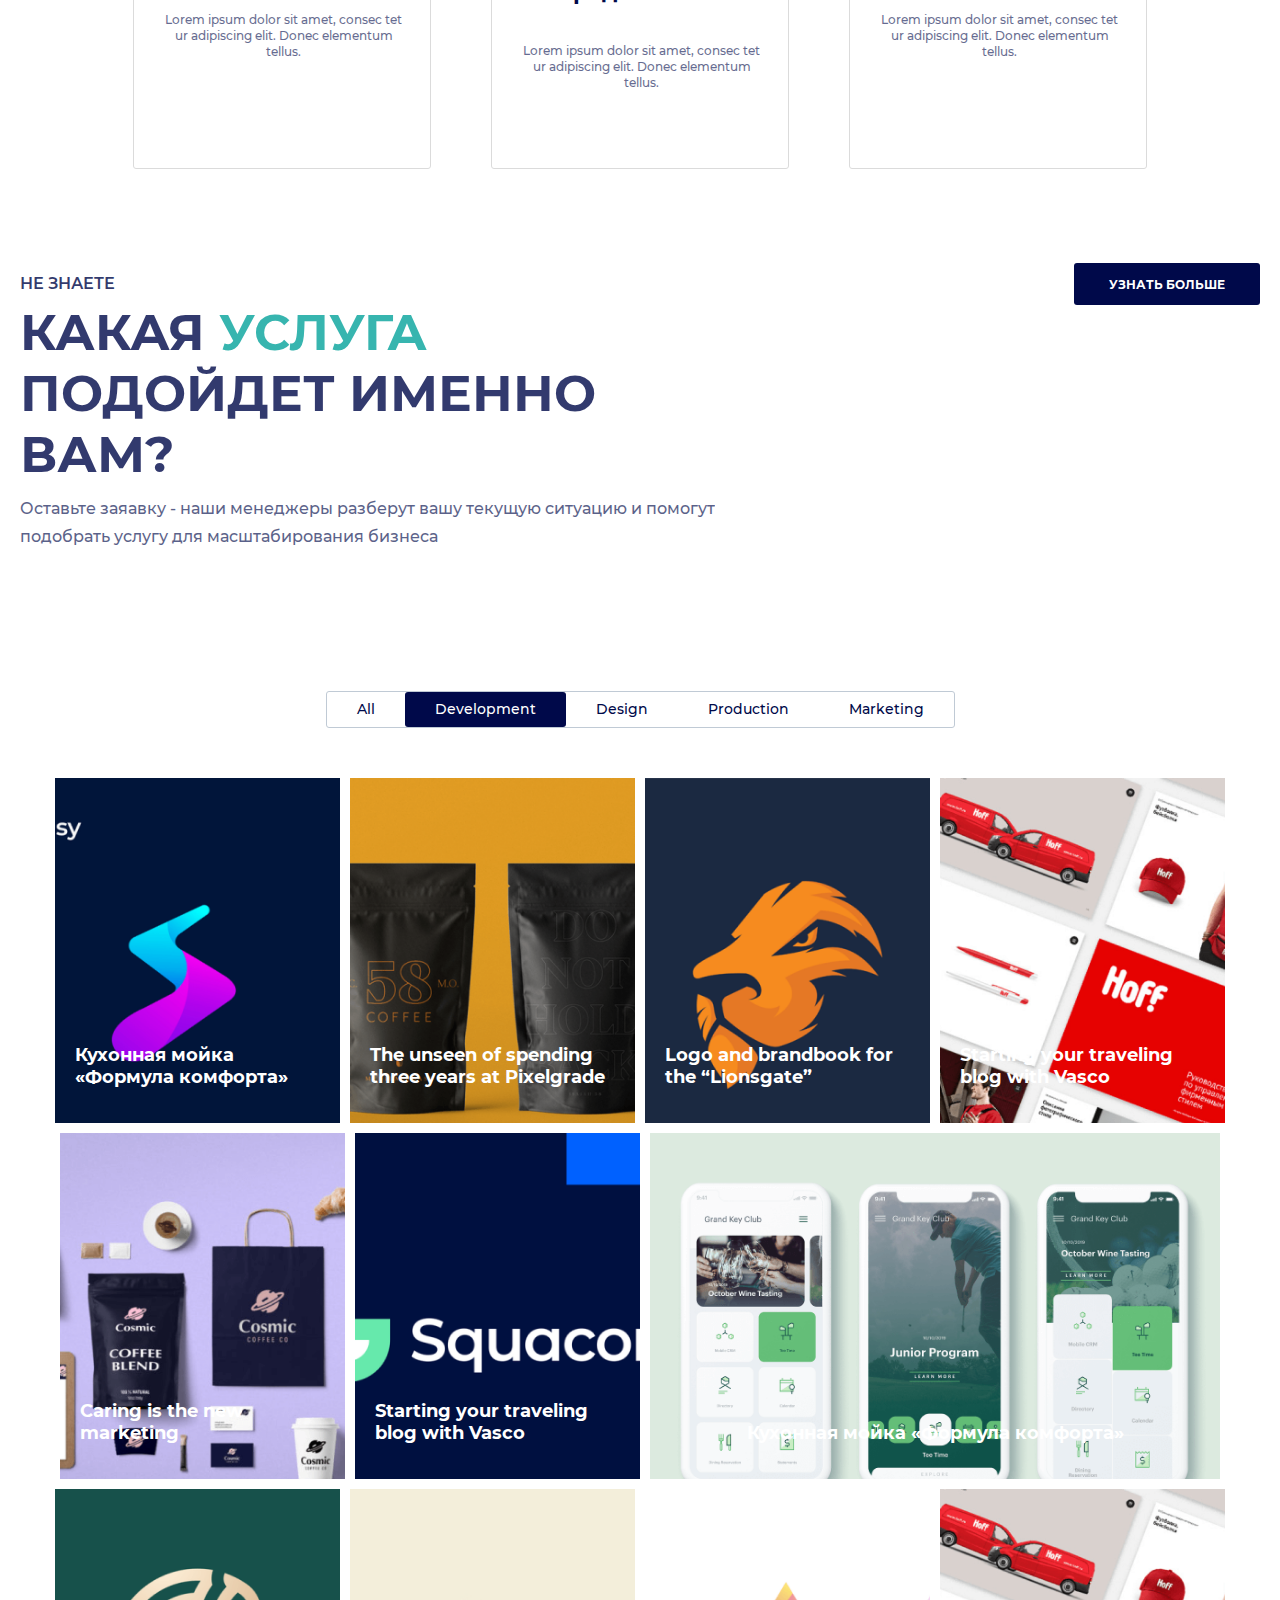
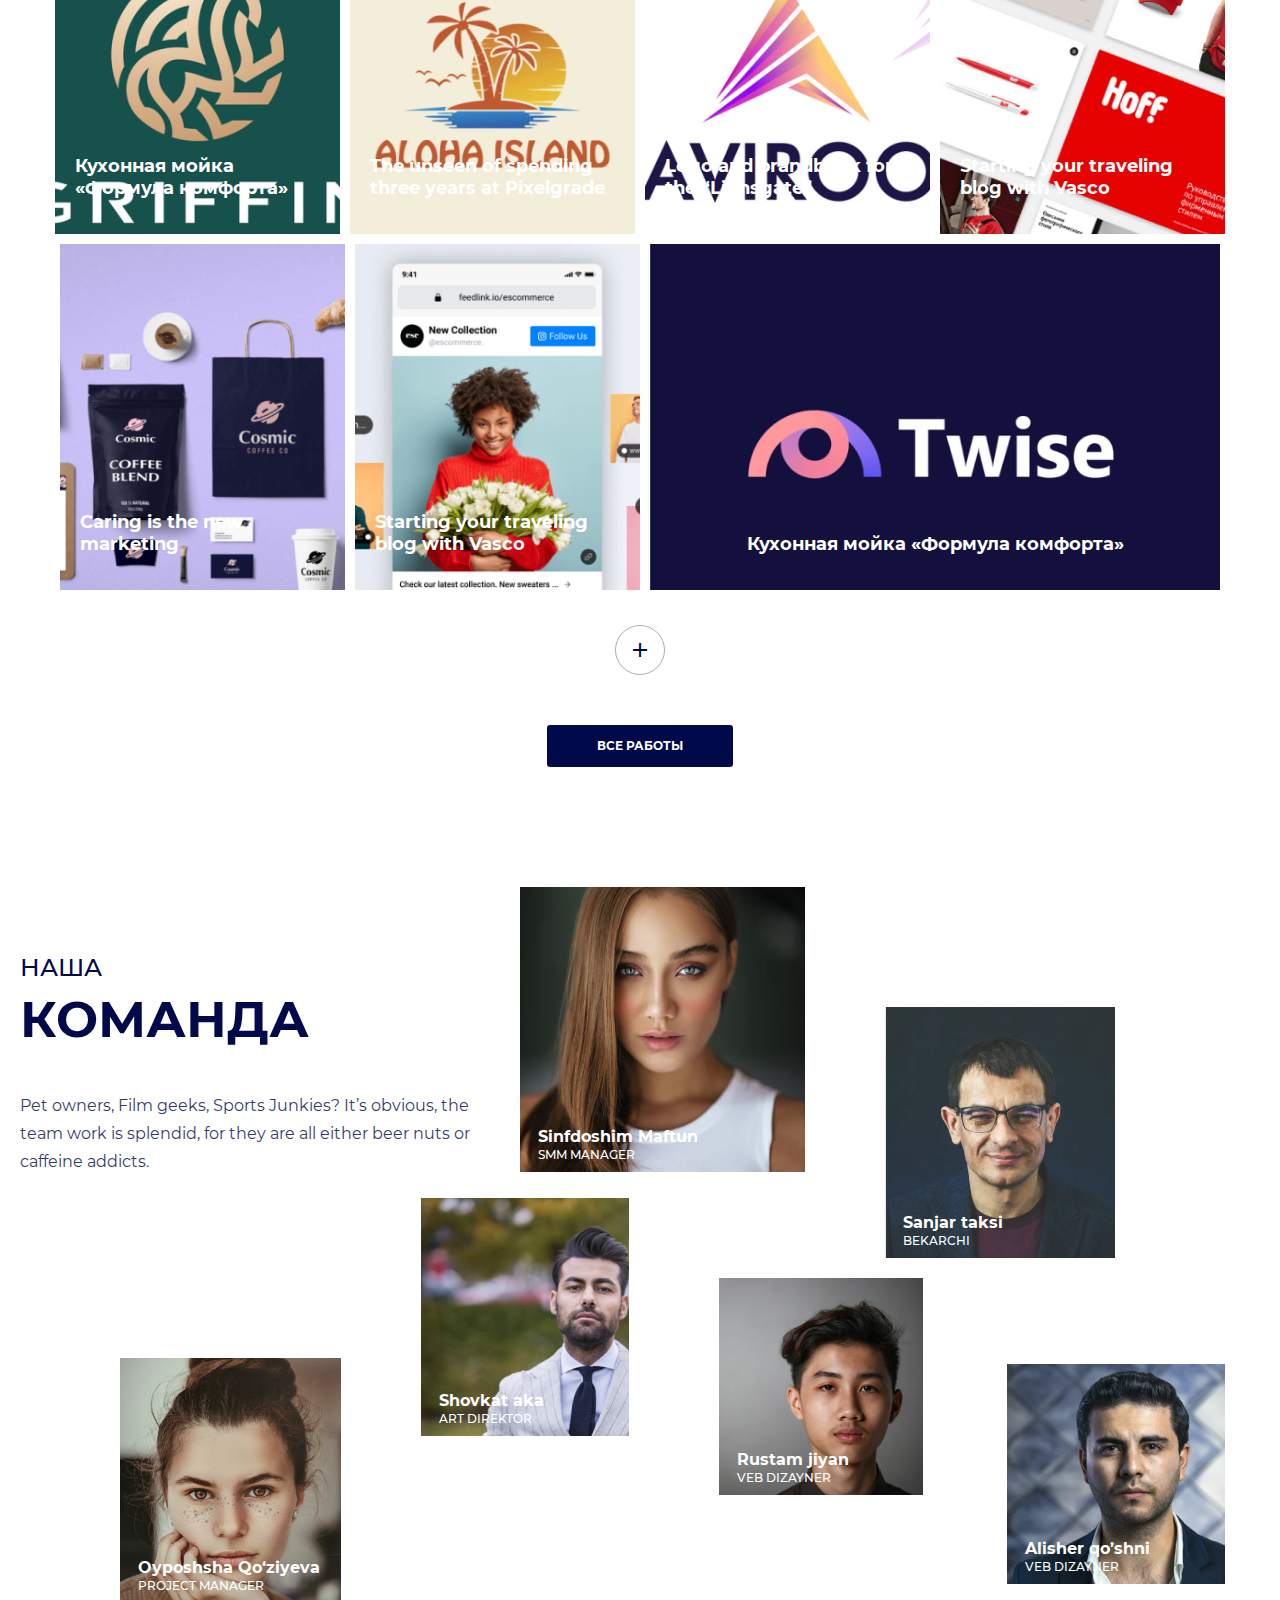
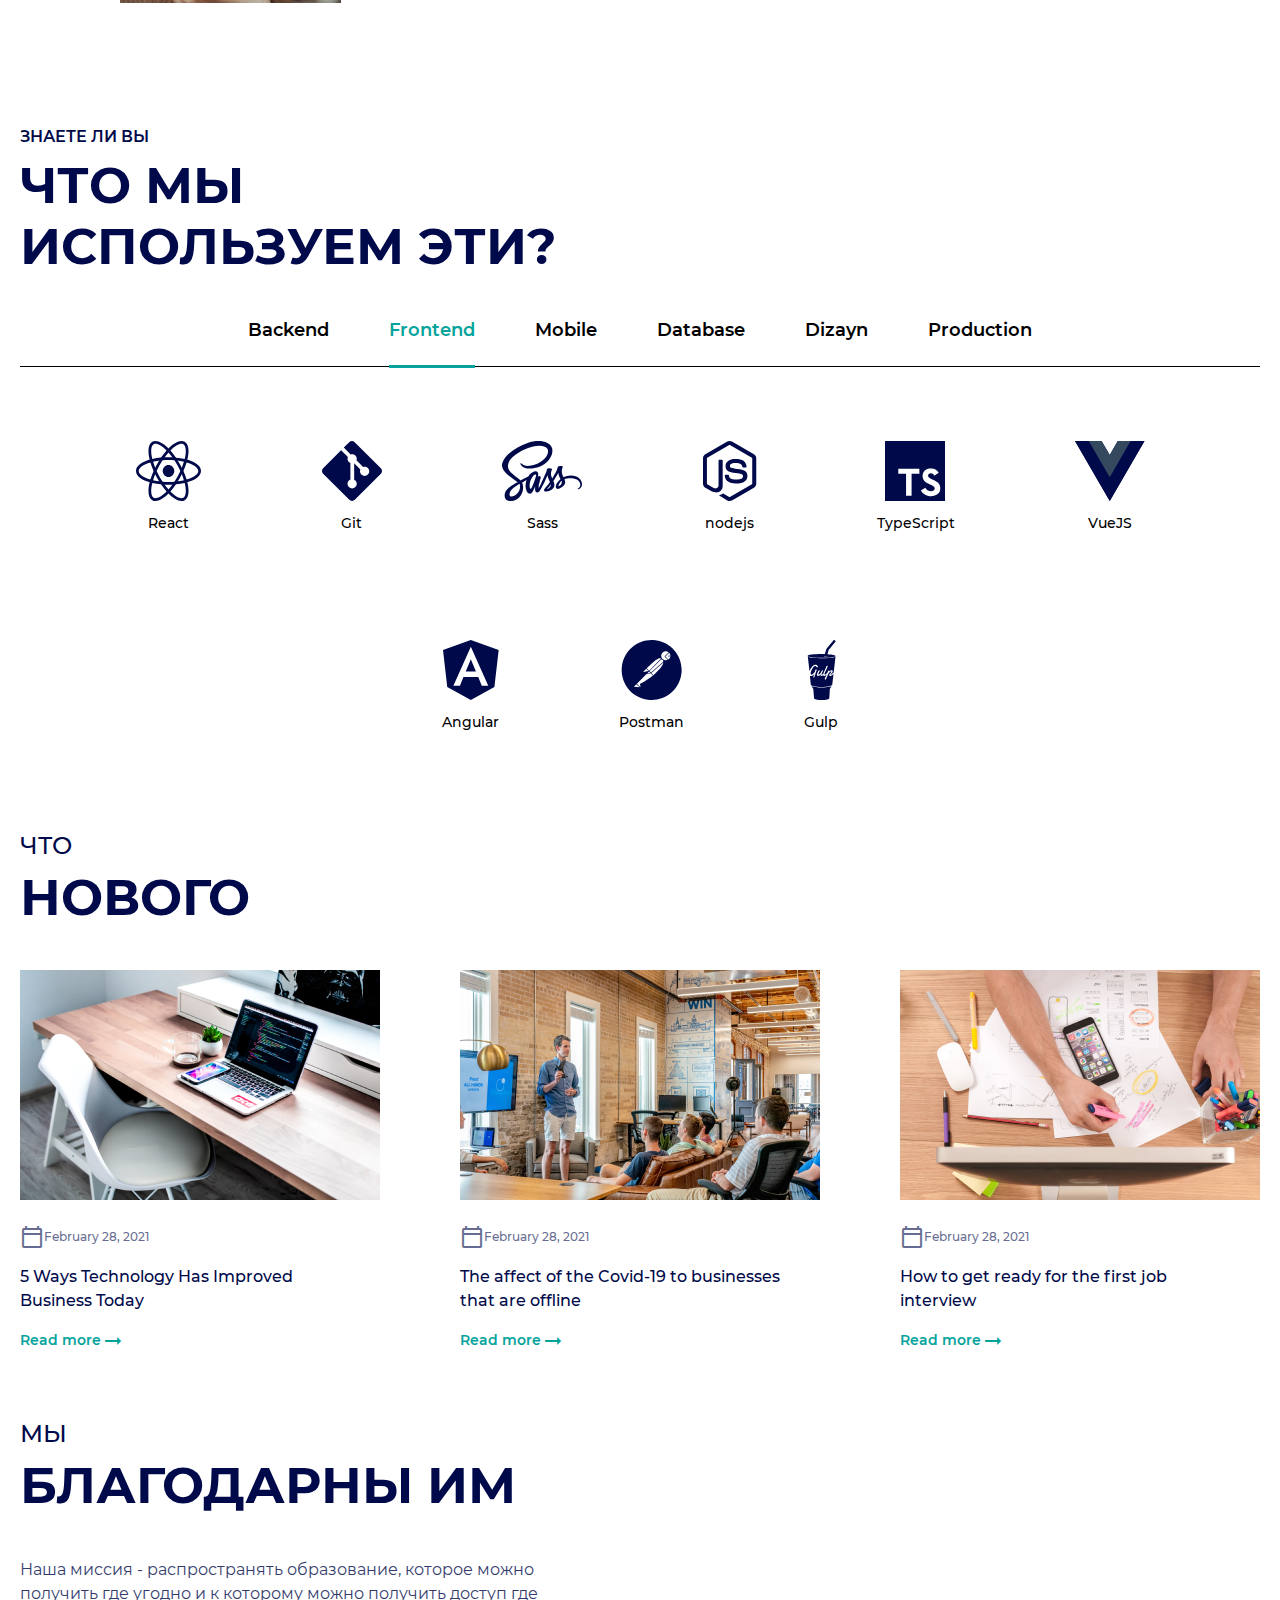
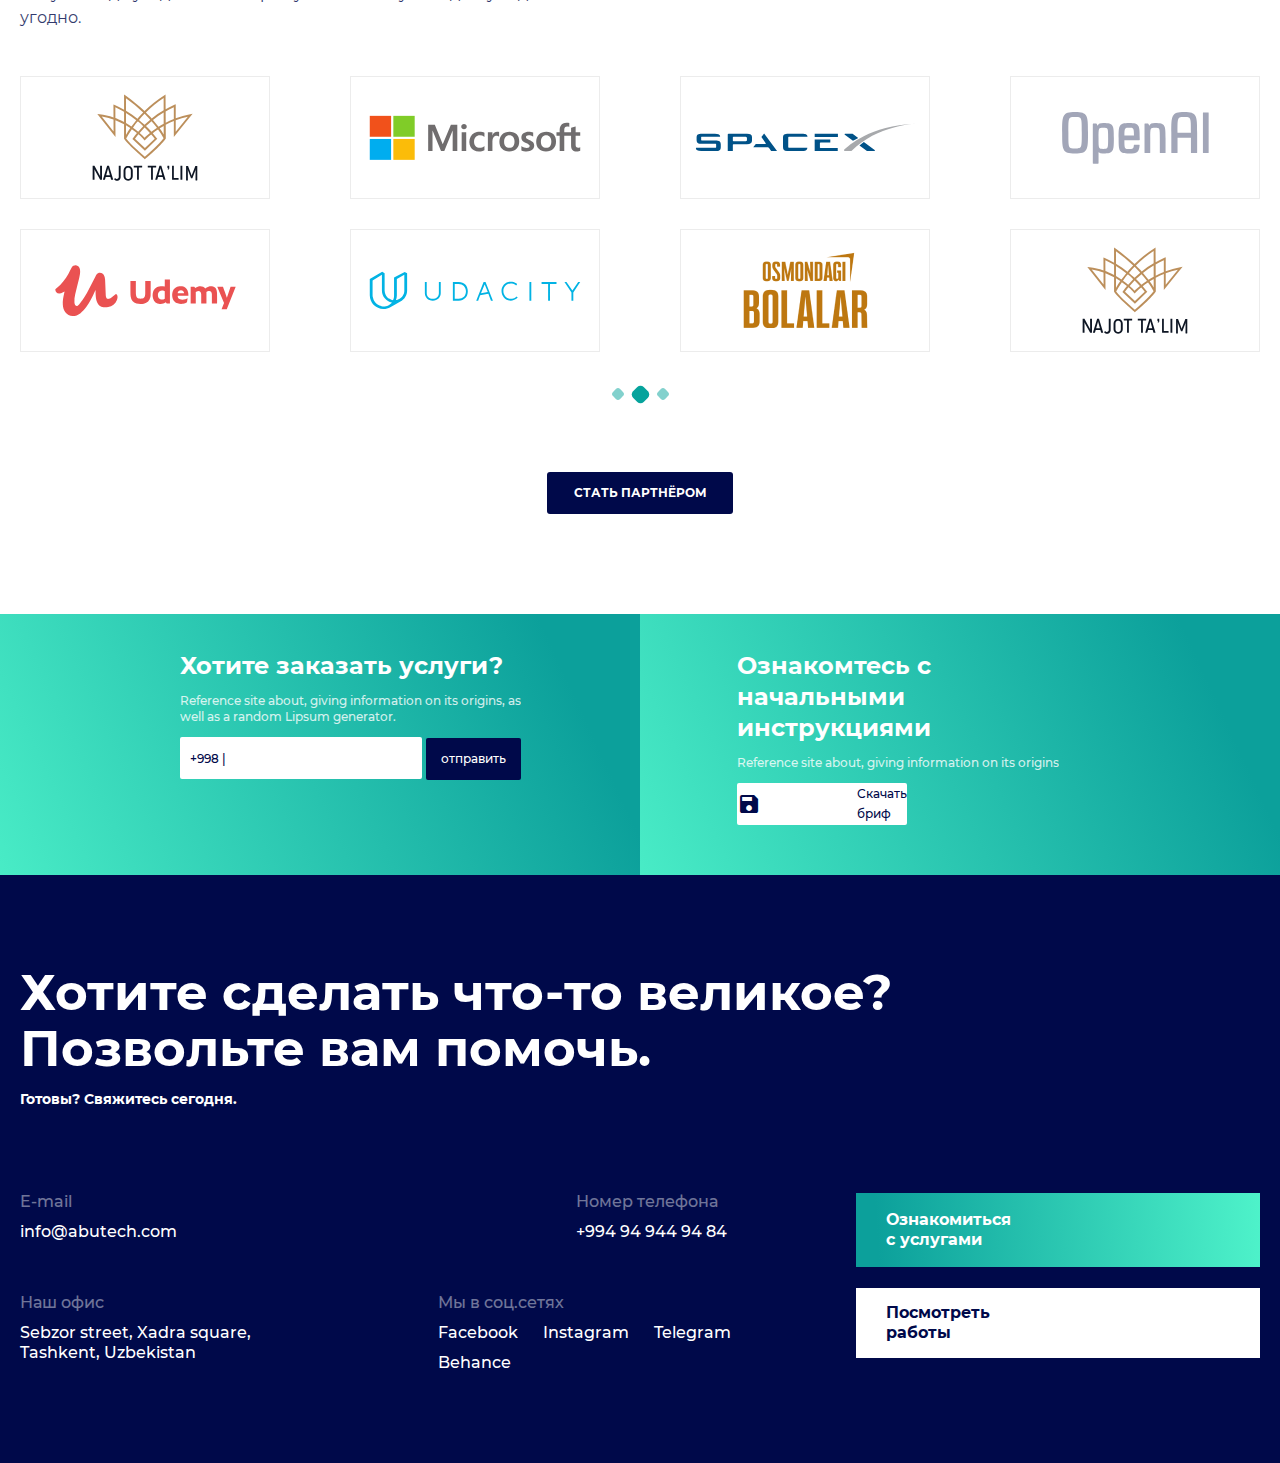
==== commit 4445ca48: "header" ====
--- a/index.html
+++ b/index.html
@@ -60,6 +60,11 @@
                   <img class="nav__img" width="126" height="28" src="./images/header/logo.svg" alt="header logo">
                 </a>
               </div>
+              <form class="nav__langu" action="get">
+                <input class="nav__lngs" type="radio" name="lng" id="en" ><span class="nav__z">EN</span>
+                <input class="nav__lngs nav_lngs--active" type="radio" checked="checked" name="lng" id="ru"><span class="nav__z">RU</span>
+                <input class="nav__lngs" type="radio" name="lng" id="eng"><span class="nav__z">UZ   </span>
+              </form>           
               <ul class="nav__list">
                 <li class="nav__items">
                   <a class="nav__links" href="./">
@@ -818,8 +823,89 @@
   <!-- #endregion -->
 
   <!-- #region -->
-  <footer>
-    
+  <footer class="footer">
+    <div class="container">
+      <div class="footer__container">
+        <div class="footer__header">
+          <h2 class="footer__title">
+            Хотите сделать что-то великое? Позвольте вам помочь.
+          </h2>
+          <p class="footer__text">
+            Готовы? Свяжитесь сегодня.
+          </p>
+        </div>
+        <div class="footer__contacts">
+          <div class="footer__email">
+            <p class="footer__email--name">
+              E-mail
+            </p>
+            <p class="footer__email--address">
+              info@abutech.com
+            </p>
+          </div>
+          <div class="footer__tel">
+            <p class="footer__tel--name">
+              Номер телефона
+            </p>
+            <p class="footer__tel--address">
+              +994 94 944 94 84 
+            </p>
+          </div>
+        </div>
+        <div class="footer__loc">
+          <div class="footer__location">
+            <p class="footer__location--name">
+              Наш офис
+            </p>
+            <div class="footer__location--address">
+              Sebzor street, Xadra square, Tashkent, Uzbekistan
+            </div>
+          </div>
+          <div class="footer__social">
+            <div class="footer__social--name">
+              Мы в соц.сетях
+            </div>
+            <ul class="footer__social--list">
+              <li class="footer__items">
+                <a class="footer__social--links" href="#">
+                  Facebook
+                </a>
+              </li>
+              <li class="footer__items">
+                <a class="footer__social--links" href="#">
+                  Instagram
+                </a>
+              </li>
+              <li class="footer__items">
+                <a class="footer__social--links" href="#">
+                  Telegram
+                </a>
+              </li>
+              <li class="footer__items">
+                <a class="footer__social--links" href="#">
+                  Behance
+                </a>
+              </li>
+            </ul>
+          </div>
+
+          <div class="footer__button">
+            <a class="footer__button--primary" href="#">
+              Ознакомиться с услугами
+              <span class="material-icons">
+                arrow_right_alt
+                </span>
+            </a>
+            <a class="footer__button--secondary"  href="#">
+              Посмотреть работы 
+              <span class="material-icons">
+                arrow_right_alt
+                </span>
+            </a>
+          </div>
+        </div>
+      </div>
+    </div>
   </footer>
   <!-- #endregion -->
 </body>
--- a/css/main.css
+++ b/css/main.css
@@ -826,7 +826,7 @@
   padding: 0;
   margin: 0;
   list-style: none;
-  margin-top: 50%;
+  margin-top: 10%;
 }
 
 .nav__items {
@@ -852,6 +852,64 @@
   opacity: .7;
   -webkit-transition: .4s;
   transition: .4s;
+}
+
+.nav__langu {
+  margin-top: 10px;
+  display: none;
+  z-index: 5;
+  width: 140px;
+  -webkit-box-pack: justify;
+      -ms-flex-pack: justify;
+          justify-content: space-between;
+}
+
+.nav__z {
+  z-index: 4;
+  margin-top: 10px;
+  margin-left: -78px;
+  padding: -10px;
+}
+
+.nav__lngs {
+  cursor: pointer;
+  -webkit-appearance: none;
+     -moz-appearance: none;
+          appearance: none;
+  text-transform: uppercase;
+  width: 33px;
+  height: 33px;
+  display: -webkit-box;
+  display: -ms-flexbox;
+  display: flex;
+  -webkit-box-align: center;
+      -ms-flex-align: center;
+          align-items: center;
+  -webkit-box-pack: center;
+      -ms-flex-pack: center;
+          justify-content: center;
+  color: #00094A;
+  font-style: normal;
+  font-weight: 600;
+  font-size: 12px;
+  line-height: 15px;
+  border-radius: 50%;
+  position: relative;
+}
+
+.nav__lngs:checked::before {
+  background: #06A39C;
+  background-size: 33px 33px;
+  width: 33px;
+  height: 33px;
+  border-radius: 50%;
+  display: inline-block;
+  content: "";
+  z-index: 2;
+  position: absolute;
+  top: 1px;
+  left: -8px;
+  bottom: 0;
 }
 
 .nav__footer {
@@ -907,6 +965,14 @@
 .nav__sitems {
   margin-right: 25px;
   margin-top: 10px;
+}
+
+@media only screen and (max-width: 425px) {
+  .nav__langu {
+    display: -webkit-box;
+    display: -ms-flexbox;
+    display: flex;
+  }
 }
 
 .intro {
@@ -3298,4 +3364,389 @@
     margin-left: 15px;
   }
 }
+
+.footer {
+  background: #00094A;
+  color: #ffffff;
+}
+
+.footer__container {
+  padding-top: 90px;
+  padding-bottom: 90px;
+}
+
+.footer__title {
+  font-style: normal;
+  font-weight: bold;
+  font-size: 50px;
+  line-height: 56px;
+  margin: 0;
+}
+
+.footer__text {
+  font-style: normal;
+  font-weight: bold;
+  font-size: 14px;
+  line-height: 17px;
+}
+
+.footer__header {
+  width: 876px;
+}
+
+.footer__contacts {
+  margin-top: 84px;
+  display: -webkit-box;
+  display: -ms-flexbox;
+  display: flex;
+}
+
+.footer__email, .footer__tel, .footer__location, .footer__social {
+  display: -webkit-box;
+  display: -ms-flexbox;
+  display: flex;
+  -webkit-box-orient: vertical;
+  -webkit-box-direction: normal;
+      -ms-flex-direction: column;
+          flex-direction: column;
+  -webkit-box-align: start;
+      -ms-flex-align: start;
+          align-items: flex-start;
+}
+
+.footer__email--name, .footer__tel--name, .footer__location--name, .footer__social--name {
+  font-style: normal;
+  font-weight: 500;
+  font-size: 16px;
+  line-height: 20px;
+  opacity: 0.44;
+  margin: 0;
+}
+
+.footer__email--list, .footer__tel--list, .footer__location--list, .footer__social--list {
+  display: -webkit-box;
+  display: -ms-flexbox;
+  display: flex;
+  width: 313px;
+  -ms-flex-wrap: wrap;
+      flex-wrap: wrap;
+}
+
+.footer__email--address, .footer__tel--address, .footer__location--address, .footer__social--address {
+  font-weight: 500;
+  font-size: 16px;
+  line-height: 20px;
+  margin: 0;
+  margin-top: 10px;
+}
+
+.footer__items ~ .footer__items {
+  margin-left: 25px;
+}
+
+.footer__items {
+  margin-top: 10px;
+}
+
+.footer__items:last-child {
+  margin-left: 0;
+}
+
+.footer__social--list {
+  padding: 0;
+  margin: 0;
+  list-style: none;
+  display: -webkit-box;
+  display: -ms-flexbox;
+  display: flex;
+}
+
+.footer__social--links {
+  text-decoration: none;
+  font-style: normal;
+  font-weight: 500;
+  font-size: 16px;
+  line-height: 20px;
+  color: #FFFFFF;
+}
+
+.footer__social--links:hover {
+  color: #06A39C;
+  -webkit-transition: .4s;
+  transition: .4s;
+}
+
+.footer__social--links:active {
+  opacity: .8;
+}
+
+.footer__button {
+  text-decoration: none;
+  border-radius: 2px;
+  font-style: normal;
+  font-weight: bold;
+  font-size: 16px;
+  line-height: 20px;
+  -webkit-box-orient: vertical;
+  -webkit-box-direction: normal;
+      -ms-flex-direction: column;
+          flex-direction: column;
+}
+
+.footer__button--primary {
+  display: -webkit-box;
+  display: -ms-flexbox;
+  display: flex;
+  -webkit-box-align: center;
+      -ms-flex-align: center;
+          align-items: center;
+  -webkit-box-pack: justify;
+      -ms-flex-pack: justify;
+          justify-content: space-between;
+  padding-left: 30px;
+  padding-right: 30px;
+  width: 404px;
+  height: 74px;
+  background: linear-gradient(266.1deg, #58FFD1 -14.15%, #0CA09B 94.33%);
+  color: #fff;
+  text-decoration: none;
+}
+
+.footer__button--primary:hover {
+  background: #ffffff;
+  color: #00094A;
+  -webkit-transition: .4s;
+  transition: .4s;
+}
+
+.footer__button--primary:active {
+  opacity: .5;
+}
+
+.footer__button--secondary {
+  margin-top: 21px;
+  padding-left: 30px;
+  padding-right: 30px;
+  display: -webkit-box;
+  display: -ms-flexbox;
+  display: flex;
+  -webkit-box-align: center;
+      -ms-flex-align: center;
+          align-items: center;
+  -webkit-box-pack: justify;
+      -ms-flex-pack: justify;
+          justify-content: space-between;
+  width: 404px;
+  height: 70px;
+  background-color: #ffffff;
+  color: #00094A;
+  text-decoration: none;
+}
+
+.footer__button--secondary:hover {
+  background: linear-gradient(266.1deg, #58FFD1 -14.15%, #0CA09B 94.33%);
+  color: #fff;
+  -webkit-transition: .4s;
+  transition: .4s;
+}
+
+.footer__button--secondary:active {
+  opacity: .5;
+}
+
+.footer__loc {
+  display: -webkit-box;
+  display: -ms-flexbox;
+  display: flex;
+  margin-top: 51px;
+  -webkit-box-align: start;
+      -ms-flex-align: start;
+          align-items: flex-start;
+  -webkit-box-pack: justify;
+      -ms-flex-pack: justify;
+          justify-content: space-between;
+}
+
+.footer__location {
+  width: 313px;
+}
+
+.footer__button {
+  margin-top: -100px;
+}
+
+.footer__contacts {
+  width: 57%;
+  -webkit-box-pack: justify;
+      -ms-flex-pack: justify;
+          justify-content: space-between;
+}
+
+@media only screen and (max-width: 1099px) {
+  .footer__title {
+    font-size: 35px;
+    line-height: 40px;
+  }
+  .footer__header {
+    width: 650px;
+    -ms-flex-item-align: start;
+        -ms-grid-row-align: start;
+        align-self: start;
+  }
+  .footer__contacts {
+    width: 80%;
+    padding-top: 50px;
+    margin: 0;
+  }
+  .footer__loc {
+    -ms-flex-wrap: wrap;
+        flex-wrap: wrap;
+    width: 80%;
+    -webkit-box-pack: justify;
+        -ms-flex-pack: justify;
+            justify-content: space-between;
+    margin: 0;
+    margin-top: 50px;
+  }
+  .footer__location {
+    -webkit-box-ordinal-group: 2;
+        -ms-flex-order: 1;
+            order: 1;
+  }
+  .footer__social {
+    -webkit-box-ordinal-group: 3;
+        -ms-flex-order: 2;
+            order: 2;
+  }
+  .footer__button {
+    margin: 0;
+    -webkit-box-ordinal-group: 3;
+        -ms-flex-order: 2;
+            order: 2;
+    margin-top: 60px;
+  }
+  .footer__container {
+    display: -webkit-box;
+    display: -ms-flexbox;
+    display: flex;
+    -webkit-box-orient: vertical;
+    -webkit-box-direction: normal;
+        -ms-flex-direction: column;
+            flex-direction: column;
+    -webkit-box-align: center;
+        -ms-flex-align: center;
+            align-items: center;
+  }
+}
+
+@media only screen and (max-width: 900px) {
+  .footer__contacts {
+    width: 50%;
+  }
+  .footer__loc {
+    width: 50%;
+  }
+  .footer__social {
+    margin-top: 50px;
+  }
+}
+
+@media only screen and (max-width: 750px) {
+  .footer__title {
+    font-size: 24px;
+    line-height: 29px;
+  }
+  .footer__text {
+    font-size: 14px;
+    line-height: 17px;
+  }
+  .footer__header {
+    width: 420px;
+  }
+  .footer__email--name, .footer__location--name, .footer__tel--name {
+    font-size: 14px;
+    line-height: 17px;
+  }
+  .footer__email--address, .footer__location--address, .footer__tel--address {
+    line-height: 17px;
+    font-size: 14px;
+  }
+  .footer__social--links {
+    font-size: 14px;
+    line-height: 17px;
+  }
+  .footer__button {
+    -webkit-box-ordinal-group: 3;
+        -ms-flex-order: 2;
+            order: 2;
+  }
+  .footer__social {
+    -webkit-box-ordinal-group: 4;
+        -ms-flex-order: 3;
+            order: 3;
+  }
+  .footer__contacts {
+    width: 346px;
+  }
+  .footer__loc {
+    width: 346px;
+  }
+}
+
+@media only screen and (max-width: 520px) {
+  .footer__button--primary {
+    width: 320px;
+    height: 60px;
+  }
+  .footer__button--secondary {
+    width: 320px;
+    height: 60px;
+  }
+}
+
+@media only screen and (max-width: 470px) {
+  .footer__header {
+    width: 320px;
+  }
+}
+
+@media only screen and (max-width: 375px) {
+  .footer__container {
+    padding-top: 20px;
+    padding-bottom: 30px;
+  }
+  .footer__contacts {
+    width: 320px;
+    padding-top: 44px;
+  }
+  .footer__loc {
+    width: 320px;
+    margin-top: 30px;
+  }
+  .footer__button {
+    margin-top: 30px;
+  }
+}
+
+@media only screen and (max-width: 359px) {
+  .footer__contacts {
+    width: 290px;
+  }
+  .footer__header {
+    width: 270px;
+  }
+  .footer__title {
+    font-size: 22px;
+    line-height: 24px;
+  }
+  .footer__loc {
+    width: 290px;
+  }
+  .footer__button--primary {
+    width: 250px;
+  }
+  .footer__button--secondary {
+    width: 250px;
+  }
+}
 /*# sourceMappingURL=main.css.map */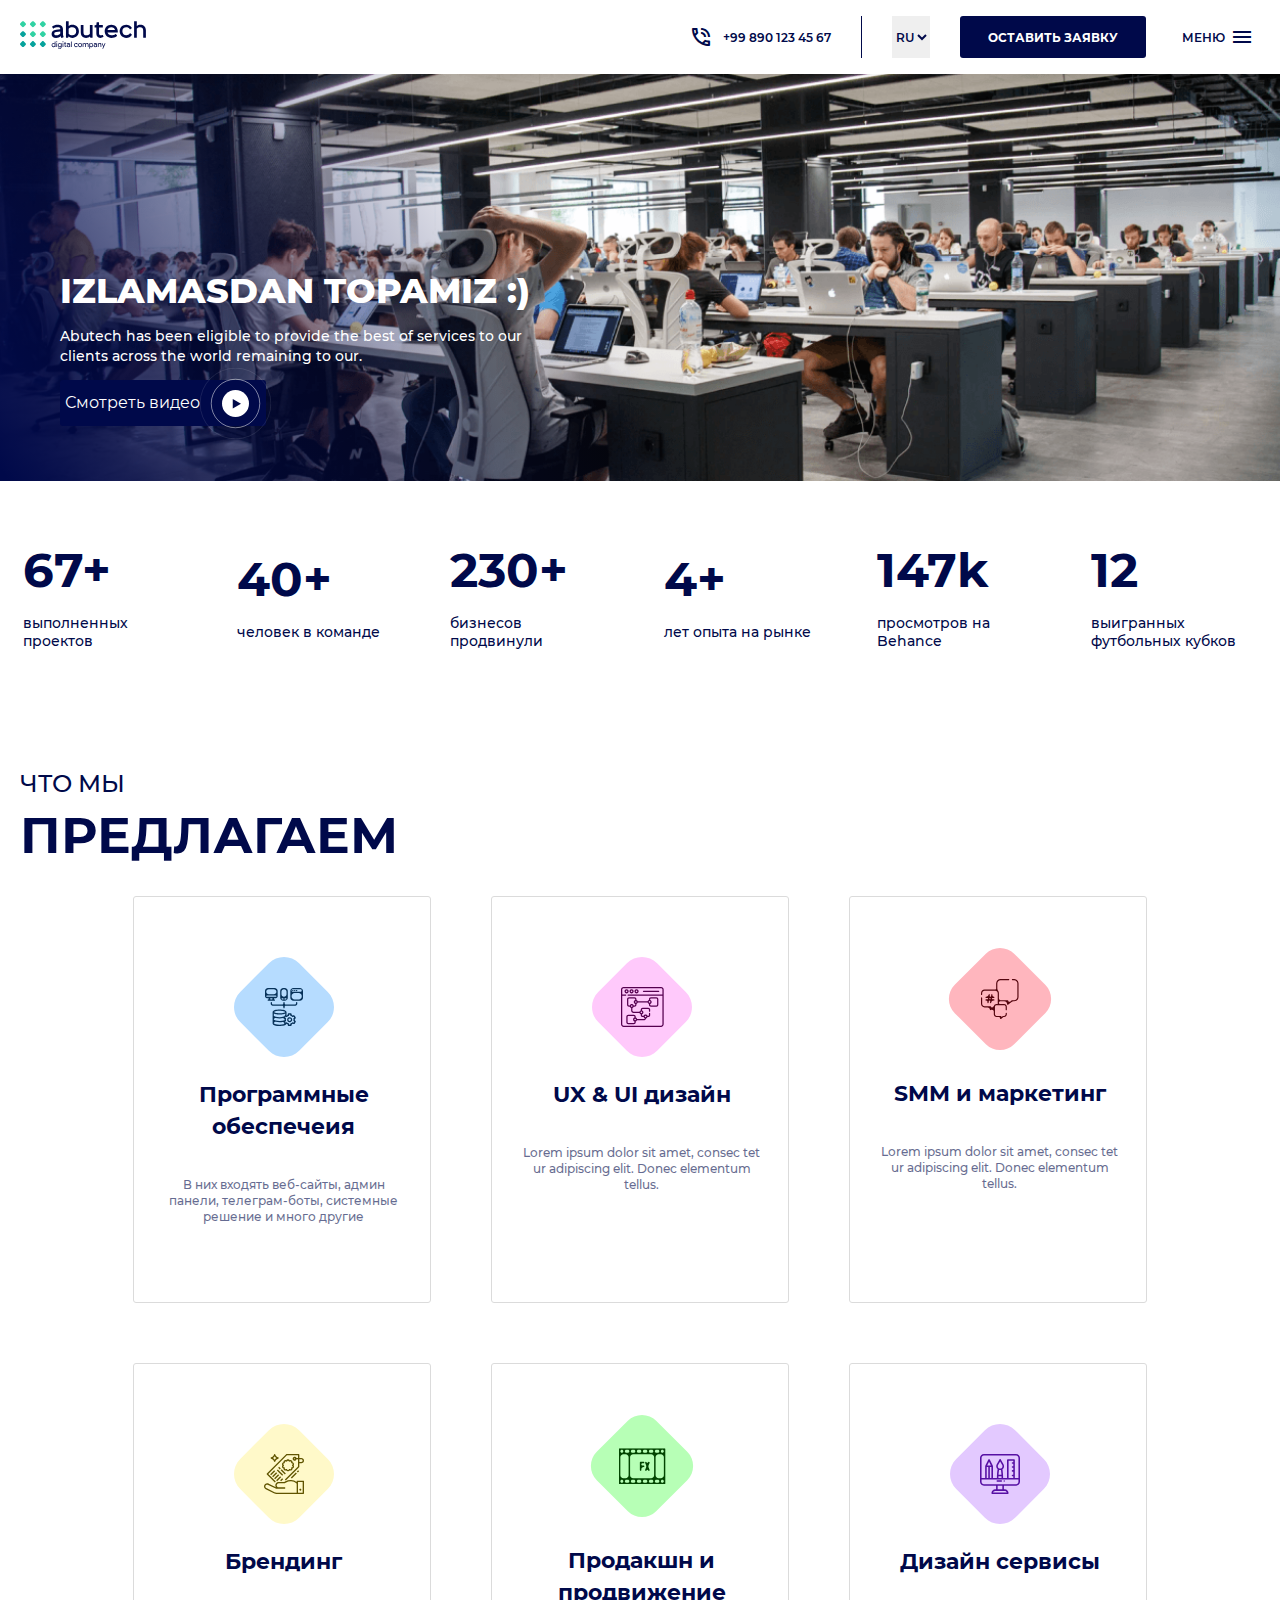
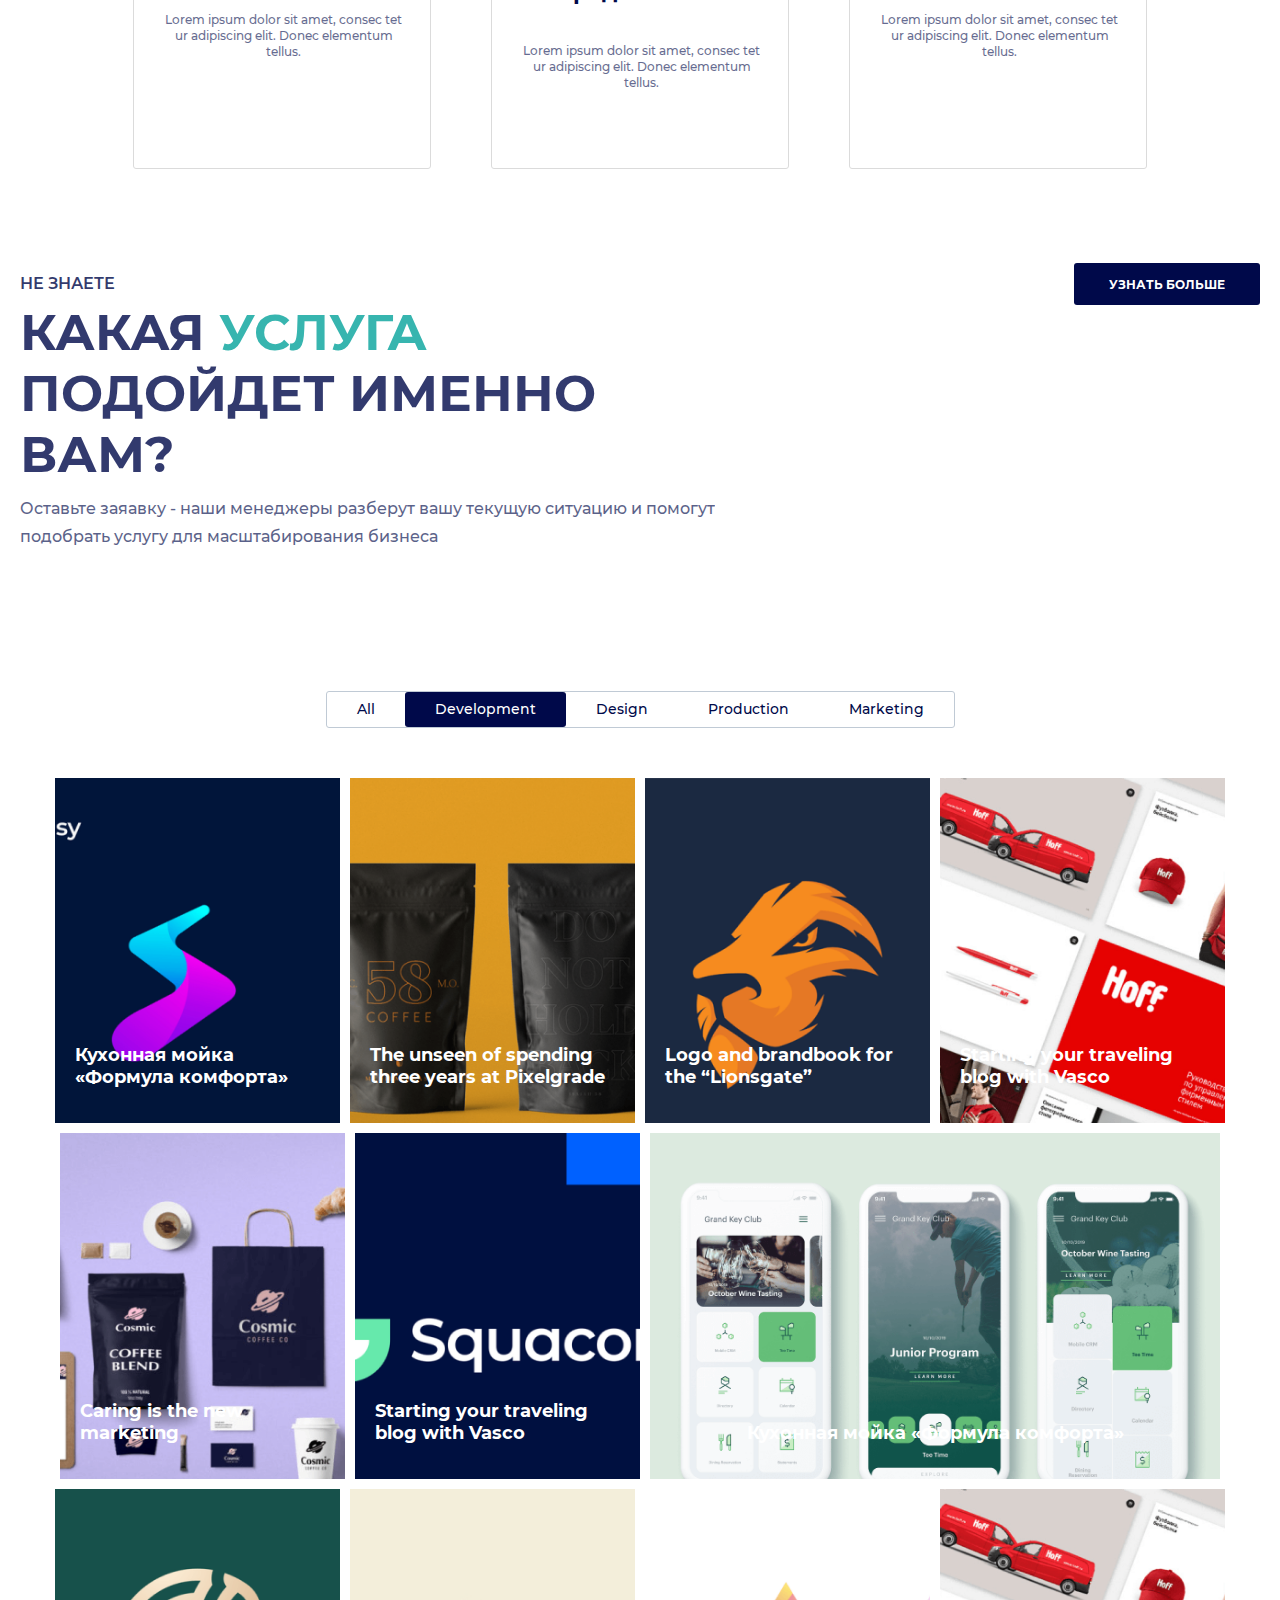
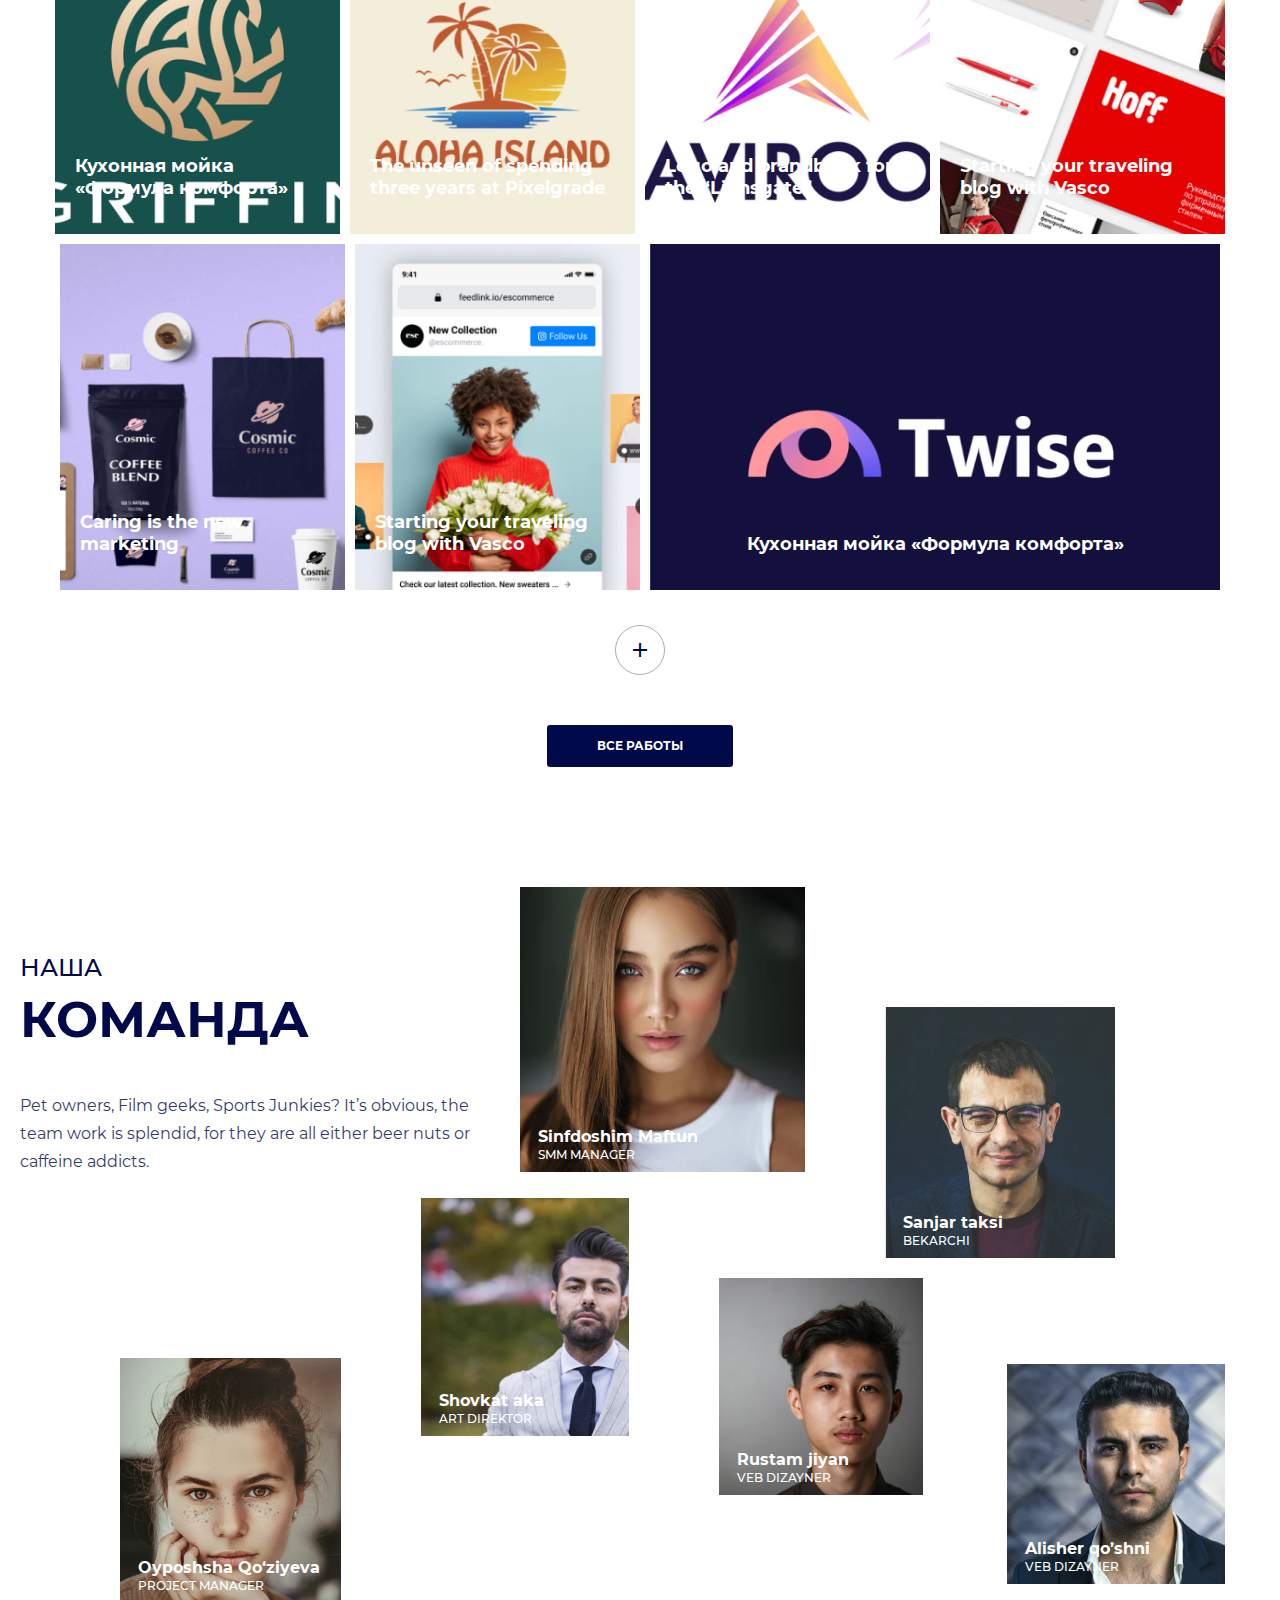
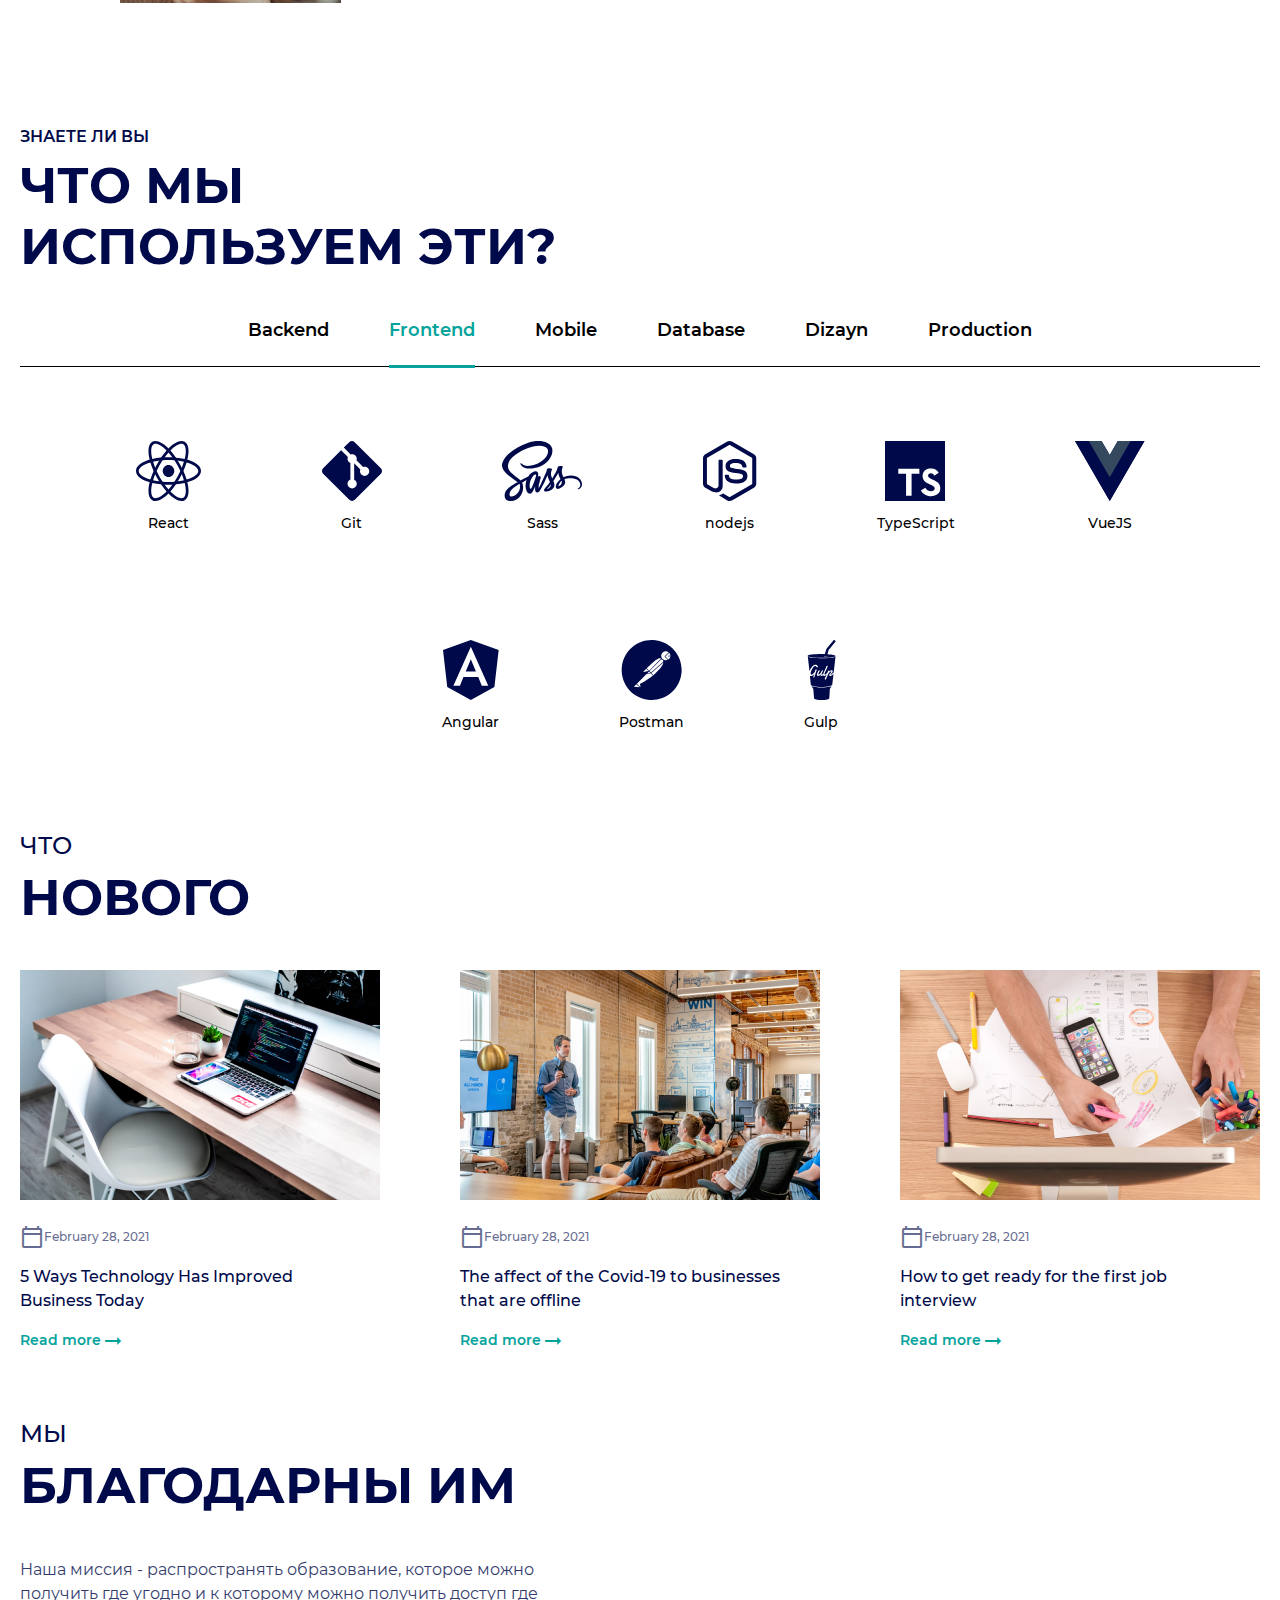
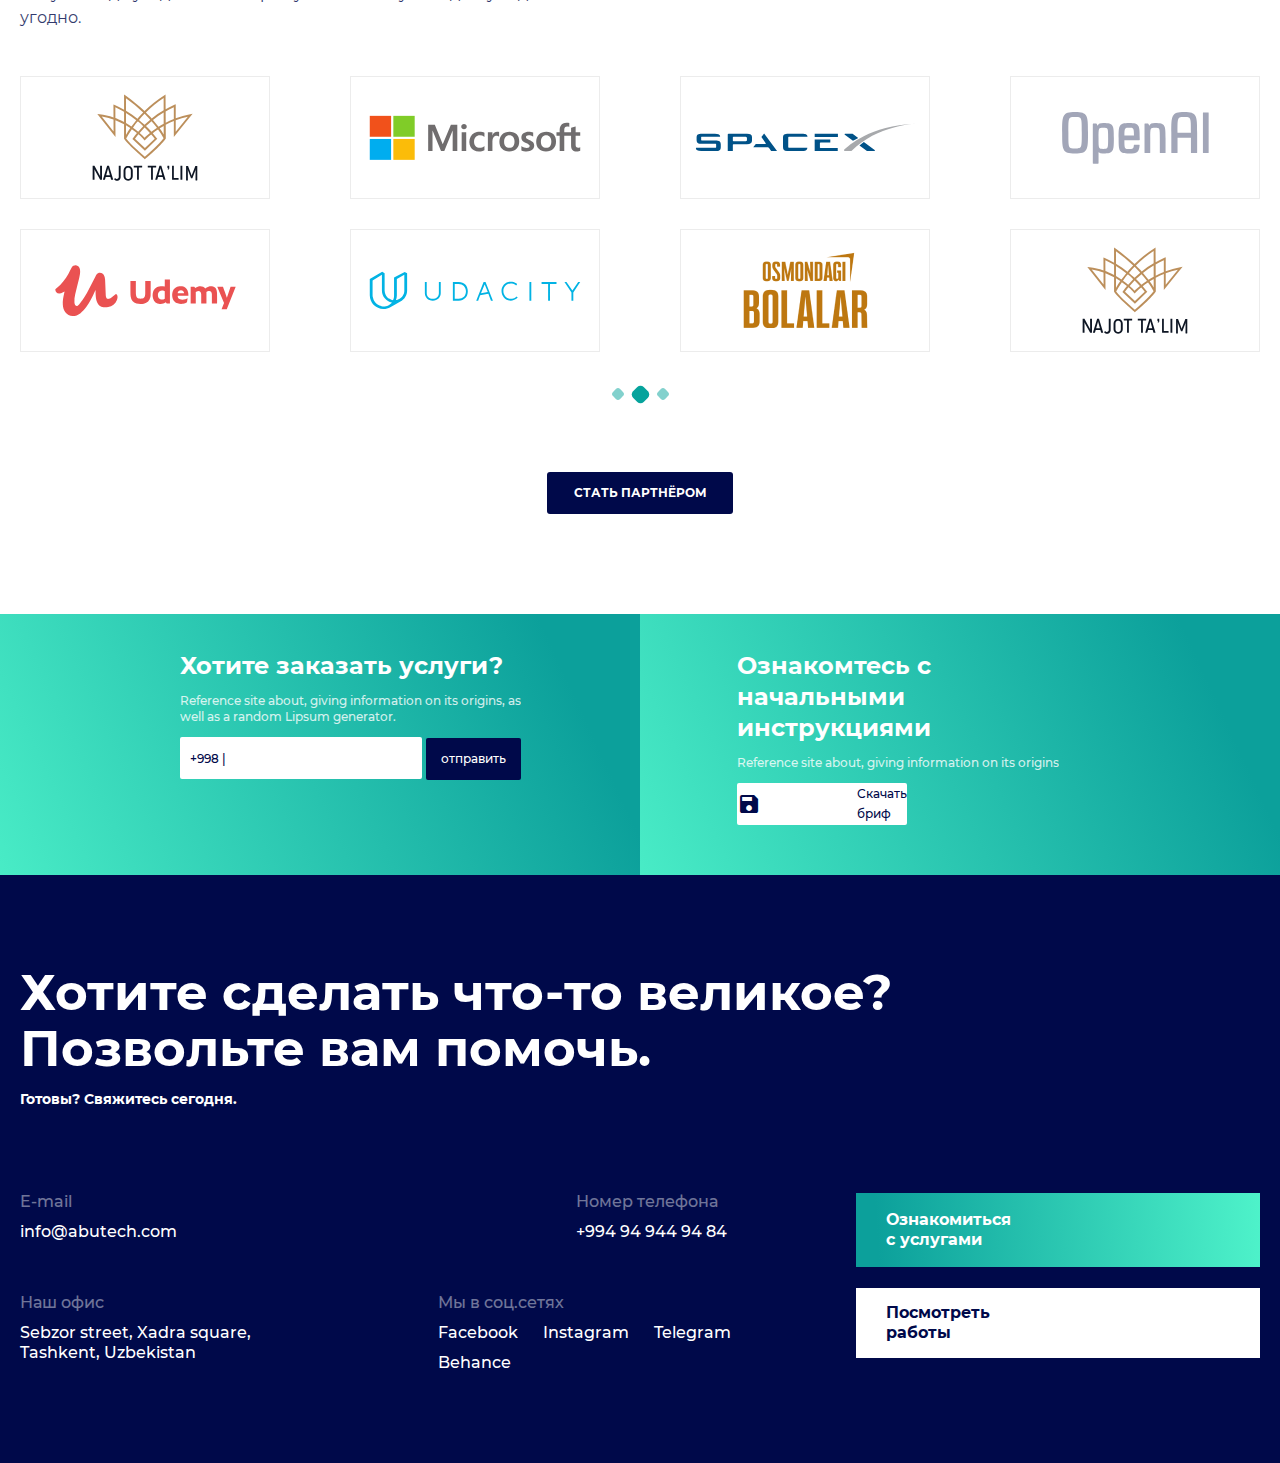
==== commit 14aaf4cf: "contact" ====
--- a/index.html
+++ b/index.html
@@ -92,7 +92,7 @@
                   </a>
                 </li>
                 <li class="nav__items">
-                  <a class="nav__links" href="./">
+                  <a class="nav__links" href="./contact.html" target="blank">
                     Контакты
                   </a>
                 </li>
--- a/css/main.css
+++ b/css/main.css
@@ -1,3 +1,4 @@
+@charset "UTF-8";
 /*! normalize.css v8.0.1 | MIT License | github.com/necolas/normalize.css */
 /* Document
    ========================================================================== */
@@ -553,6 +554,8 @@
 .header {
   background: #fff;
   z-index: 2;
+  -webkit-box-shadow: 0px 2px 10px rgba(0, 0, 0, 0.05);
+          box-shadow: 0px 2px 10px rgba(0, 0, 0, 0.05);
   padding: 16px 0;
   position: relative;
   width: 100vw;
@@ -855,7 +858,7 @@
 }
 
 .nav__langu {
-  margin-top: 10px;
+  margin-top: 27px;
   display: none;
   z-index: 5;
   width: 140px;
@@ -3749,4 +3752,558 @@
     width: 250px;
   }
 }
+
+.form__title {
+  font-style: normal;
+  font-weight: bold;
+  font-size: 50px;
+  line-height: 61px;
+  color: #00094A;
+}
+
+.form__up {
+  font-style: normal;
+  font-weight: 600;
+  font-size: 16px;
+  line-height: 20px;
+  text-transform: uppercase;
+}
+
+.form__blue {
+  color: #30D2A3;
+}
+
+.form__text {
+  font-style: normal;
+  font-weight: 500;
+  font-size: 16px;
+  line-height: 20px;
+  color: #000000;
+}
+
+.form__list {
+  padding: 0;
+  margin: 0;
+  list-style: none;
+  display: -webkit-box;
+  display: -ms-flexbox;
+  display: flex;
+}
+
+.form__items {
+  margin-right: 40px;
+}
+
+.form__links {
+  text-decoration: none;
+  color: #00094A;
+  font-size: 31px;
+}
+
+.form__name {
+  width: 627px;
+  height: 49px;
+  border: none;
+  outline: none;
+  background: #FFFFFF;
+  border: 1px solid #DBDBDB;
+  -webkit-box-sizing: border-box;
+          box-sizing: border-box;
+  border-radius: 3px;
+  padding-left: 20px;
+}
+
+.form__name::-webkit-input-placeholder {
+  font-style: normal;
+  font-weight: 500;
+  font-size: 14px;
+  line-height: 17px;
+  color: #00094A;
+  opacity: 0.5;
+}
+
+.form__name:-ms-input-placeholder {
+  font-style: normal;
+  font-weight: 500;
+  font-size: 14px;
+  line-height: 17px;
+  color: #00094A;
+  opacity: 0.5;
+}
+
+.form__name::-ms-input-placeholder {
+  font-style: normal;
+  font-weight: 500;
+  font-size: 14px;
+  line-height: 17px;
+  color: #00094A;
+  opacity: 0.5;
+}
+
+.form__name::placeholder {
+  font-style: normal;
+  font-weight: 500;
+  font-size: 14px;
+  line-height: 17px;
+  color: #00094A;
+  opacity: 0.5;
+}
+
+.form__company {
+  width: 298px;
+  height: 49px;
+  border: none;
+  outline: none;
+  background: #FFFFFF;
+  border: 1px solid #DBDBDB;
+  -webkit-box-sizing: border-box;
+          box-sizing: border-box;
+  border-radius: 3px;
+  padding-left: 20px;
+}
+
+.form__company::-webkit-input-placeholder {
+  font-style: normal;
+  font-weight: 500;
+  font-size: 14px;
+  line-height: 17px;
+  color: #00094A;
+  opacity: 0.5;
+}
+
+.form__company:-ms-input-placeholder {
+  font-style: normal;
+  font-weight: 500;
+  font-size: 14px;
+  line-height: 17px;
+  color: #00094A;
+  opacity: 0.5;
+}
+
+.form__company::-ms-input-placeholder {
+  font-style: normal;
+  font-weight: 500;
+  font-size: 14px;
+  line-height: 17px;
+  color: #00094A;
+  opacity: 0.5;
+}
+
+.form__company::placeholder {
+  font-style: normal;
+  font-weight: 500;
+  font-size: 14px;
+  line-height: 17px;
+  color: #00094A;
+  opacity: 0.5;
+}
+
+.form__tel {
+  width: 298px;
+  height: 49px;
+  border: none;
+  outline: none;
+  background: #FFFFFF;
+  border: 1px solid #DBDBDB;
+  -webkit-box-sizing: border-box;
+          box-sizing: border-box;
+  border-radius: 3px;
+  padding-left: 20px;
+}
+
+.form__tel::-webkit-input-placeholder {
+  font-style: normal;
+  font-weight: 500;
+  font-size: 14px;
+  line-height: 17px;
+  color: #00094A;
+  opacity: 0.5;
+}
+
+.form__tel:-ms-input-placeholder {
+  font-style: normal;
+  font-weight: 500;
+  font-size: 14px;
+  line-height: 17px;
+  color: #00094A;
+  opacity: 0.5;
+}
+
+.form__tel::-ms-input-placeholder {
+  font-style: normal;
+  font-weight: 500;
+  font-size: 14px;
+  line-height: 17px;
+  color: #00094A;
+  opacity: 0.5;
+}
+
+.form__tel::placeholder {
+  font-style: normal;
+  font-weight: 500;
+  font-size: 14px;
+  line-height: 17px;
+  color: #00094A;
+  opacity: 0.5;
+}
+
+.form__textarea {
+  width: 625px;
+  height: 150px;
+  border: none;
+  outline: none;
+  background: #FFFFFF;
+  border: 1px solid #DBDBDB;
+  -webkit-box-sizing: border-box;
+          box-sizing: border-box;
+  border-radius: 3px;
+  padding-left: 20px;
+  padding-top: 18px;
+}
+
+.form__textarea::-webkit-input-placeholder {
+  font-style: normal;
+  font-weight: 500;
+  font-size: 14px;
+  line-height: 17px;
+  color: #00094A;
+  opacity: 0.5;
+}
+
+.form__textarea:-ms-input-placeholder {
+  font-style: normal;
+  font-weight: 500;
+  font-size: 14px;
+  line-height: 17px;
+  color: #00094A;
+  opacity: 0.5;
+}
+
+.form__textarea::-ms-input-placeholder {
+  font-style: normal;
+  font-weight: 500;
+  font-size: 14px;
+  line-height: 17px;
+  color: #00094A;
+  opacity: 0.5;
+}
+
+.form__textarea::placeholder {
+  font-style: normal;
+  font-weight: 500;
+  font-size: 14px;
+  line-height: 17px;
+  color: #00094A;
+  opacity: 0.5;
+}
+
+.form__file {
+  color: #fff;
+}
+
+.form__file::-webkit-file-upload-button {
+  visibility: hidden;
+}
+
+.form__file::before {
+  content: '\e226  Приложите файл';
+  display: inline-block;
+  font-family: "Material Icons";
+  background: #FFFFFF;
+  border: 1px solid #000000;
+  -webkit-box-sizing: border-box;
+          box-sizing: border-box;
+  border-radius: 4px;
+  width: 200px;
+  height: 42px;
+  display: -webkit-box;
+  display: -ms-flexbox;
+  display: flex;
+  -webkit-box-align: center;
+      -ms-flex-align: center;
+          align-items: center;
+  padding-left: 25px;
+  outline: none;
+  white-space: nowrap;
+  -webkit-user-select: none;
+     -moz-user-select: none;
+      -ms-user-select: none;
+          user-select: none;
+  cursor: pointer;
+  font-weight: 500;
+  font-size: 14px;
+  line-height: 17px;
+  color: #000000;
+}
+
+.form__define {
+  font-style: normal;
+  font-weight: 500;
+  font-size: 12px;
+  line-height: 15px;
+  color: #000000;
+  opacity: 0.7;
+  margin: 0;
+  margin-top: -10px;
+}
+
+.form__submit {
+  width: 186px;
+  height: 42px;
+  background: #30D2A3;
+  border-radius: 3px;
+  outline: none;
+  border: none;
+  display: -webkit-box;
+  display: -ms-flexbox;
+  display: flex;
+  -webkit-box-align: center;
+      -ms-flex-align: center;
+          align-items: center;
+  -webkit-box-pack: center;
+      -ms-flex-pack: center;
+          justify-content: center;
+  font-style: normal;
+  font-weight: bold;
+  font-size: 12px;
+  line-height: 15px;
+  text-align: center;
+  text-transform: uppercase;
+  color: #FFFFFF;
+}
+
+.form__center {
+  display: none;
+}
+
+.form__container {
+  display: -webkit-box;
+  display: -ms-flexbox;
+  display: flex;
+  padding-top: 60px;
+  padding-bottom: 55px;
+}
+
+.form__left {
+  display: -webkit-box;
+  display: -ms-flexbox;
+  display: flex;
+  -webkit-box-pack: justify;
+      -ms-flex-pack: justify;
+          justify-content: space-between;
+  -webkit-box-orient: vertical;
+  -webkit-box-direction: normal;
+      -ms-flex-direction: column;
+          flex-direction: column;
+}
+
+.form__title {
+  width: 529px;
+  margin: 0;
+}
+
+.form__right {
+  padding-top: 20px;
+}
+
+.form__contact {
+  margin-top: 20px;
+  display: -webkit-box;
+  display: -ms-flexbox;
+  display: flex;
+  -webkit-box-pack: justify;
+      -ms-flex-pack: justify;
+          justify-content: space-between;
+}
+
+.form__textarea {
+  margin-top: 20px;
+  resize: vertical;
+}
+
+.form__file {
+  margin-top: 20px;
+}
+
+.form__button {
+  margin-top: 30px;
+}
+
+.form__name:focus, .form__name:focus-visible, .form__name:focus-within, .form__company:focus, .form__company:focus-visible, .form__company:focus-within, .form__tel:focus, .form__tel:focus-visible, .form__tel:focus-within, .form__textarea:focus, .form__textarea:focus-visible, .form__textarea:focus-within {
+  color: #00094A;
+  opacity: 1;
+  border-color: #00094A;
+}
+
+.form__submit {
+  cursor: pointer !important;
+}
+
+.form__submit:hover {
+  opacity: .8;
+  -webkit-transition: .4s;
+  transition: .4s;
+}
+
+.form__submit:active {
+  opacity: .5;
+}
+
+.form__error {
+  font-style: normal;
+  font-weight: 500;
+  font-size: 12px;
+  line-height: 15px;
+  color: #FF3636;
+}
+
+.form__container {
+  -webkit-box-pack: justify;
+      -ms-flex-pack: justify;
+          justify-content: space-between;
+}
+
+@media only screen and (max-width: 1200px) {
+  .form__title {
+    font-size: 40px;
+    line-height: 45px;
+    width: 420px;
+  }
+  .form__name {
+    width: 500px;
+  }
+  .form__contact {
+    width: 500px;
+  }
+  .form__company, .form__tel {
+    width: 210px;
+  }
+  .form__textarea {
+    width: 500px;
+  }
+}
+
+@media only screen and (max-width: 1000px) {
+  .form__title {
+    font-size: 30px;
+    line-height: 37px;
+    width: 370px;
+  }
+  .form__up {
+    font-size: 12px;
+    line-height: 15px;
+  }
+}
+
+@media only screen and (max-width: 930px) {
+  .form__title {
+    width: 330px;
+  }
+  .form__name, .form__textarea {
+    width: 390px;
+  }
+  .form__contact {
+    width: 390px;
+  }
+  .form__company, .form__tel {
+    width: 180px;
+  }
+  .form__tell {
+    display: -webkit-box;
+    display: -ms-flexbox;
+    display: flex;
+    -webkit-box-orient: vertical;
+    -webkit-box-direction: normal;
+        -ms-flex-direction: column;
+            flex-direction: column;
+    -webkit-box-align: end;
+        -ms-flex-align: end;
+            align-items: flex-end;
+  }
+  .form__define {
+    width: 390px;
+  }
+}
+
+@media only screen and (max-width: 767px) {
+  .form__container {
+    padding-top: 30px;
+    -ms-flex-wrap: wrap;
+        flex-wrap: wrap;
+    -webkit-box-orient: vertical;
+    -webkit-box-direction: normal;
+        -ms-flex-direction: column;
+            flex-direction: column;
+    -webkit-box-align: center;
+        -ms-flex-align: center;
+            align-items: center;
+  }
+  .form__title {
+    width: 390px;
+  }
+  .form__bottom {
+    display: none;
+  }
+  .form__center {
+    display: block;
+  }
+}
+
+@media only screen and (max-width: 445px) {
+  .form__container {
+    padding-top: 40px;
+    -webkit-box-align: start;
+        -ms-flex-align: start;
+            align-items: flex-start;
+  }
+  .form__title {
+    width: 320px;
+  }
+  .form__contact {
+    width: 320px;
+  }
+  .form__define {
+    display: none;
+  }
+  .form__right {
+    width: 320px;
+    -ms-flex-item-align: center;
+        -ms-grid-row-align: center;
+        align-self: center;
+  }
+  .form__name, .form__textarea, .form__company, .form__tel {
+    width: 320px;
+  }
+  .form__tel {
+    margin-top: 20px;
+  }
+  .form__contact {
+    -webkit-box-orient: vertical;
+    -webkit-box-direction: normal;
+        -ms-flex-direction: column;
+            flex-direction: column;
+    -webkit-box-align: start;
+        -ms-flex-align: start;
+            align-items: flex-start;
+  }
+  .form__submit {
+    margin-top: -20px;
+  }
+  .form__text {
+    font-size: 16px;
+    line-height: 20px;
+  }
+  .form__list {
+    width: 320px;
+  }
+}
+
+@media only screen and (max-width: 359px) {
+  .form__title {
+    width: 270px;
+  }
+  .form__name, .form__tel, .form__company, .form__textarea {
+    width: 270px;
+  }
+}
 /*# sourceMappingURL=main.css.map */